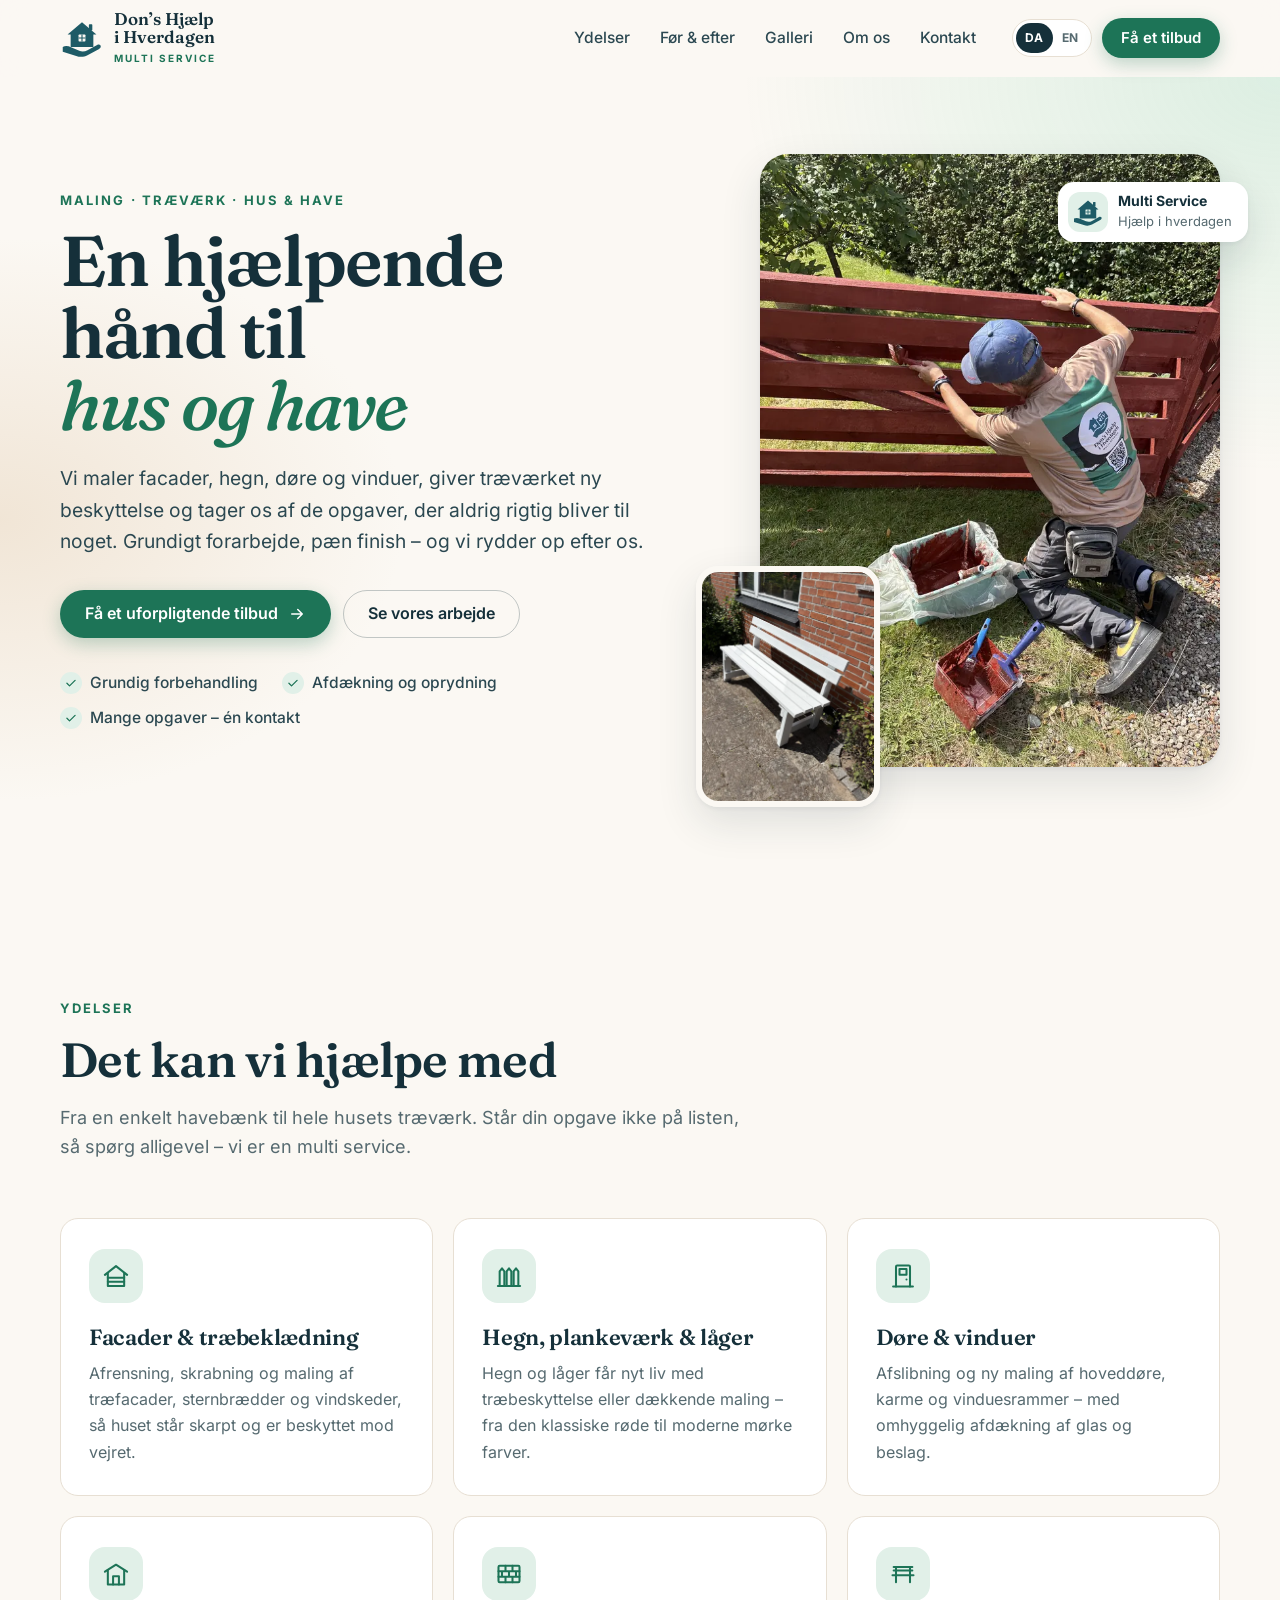
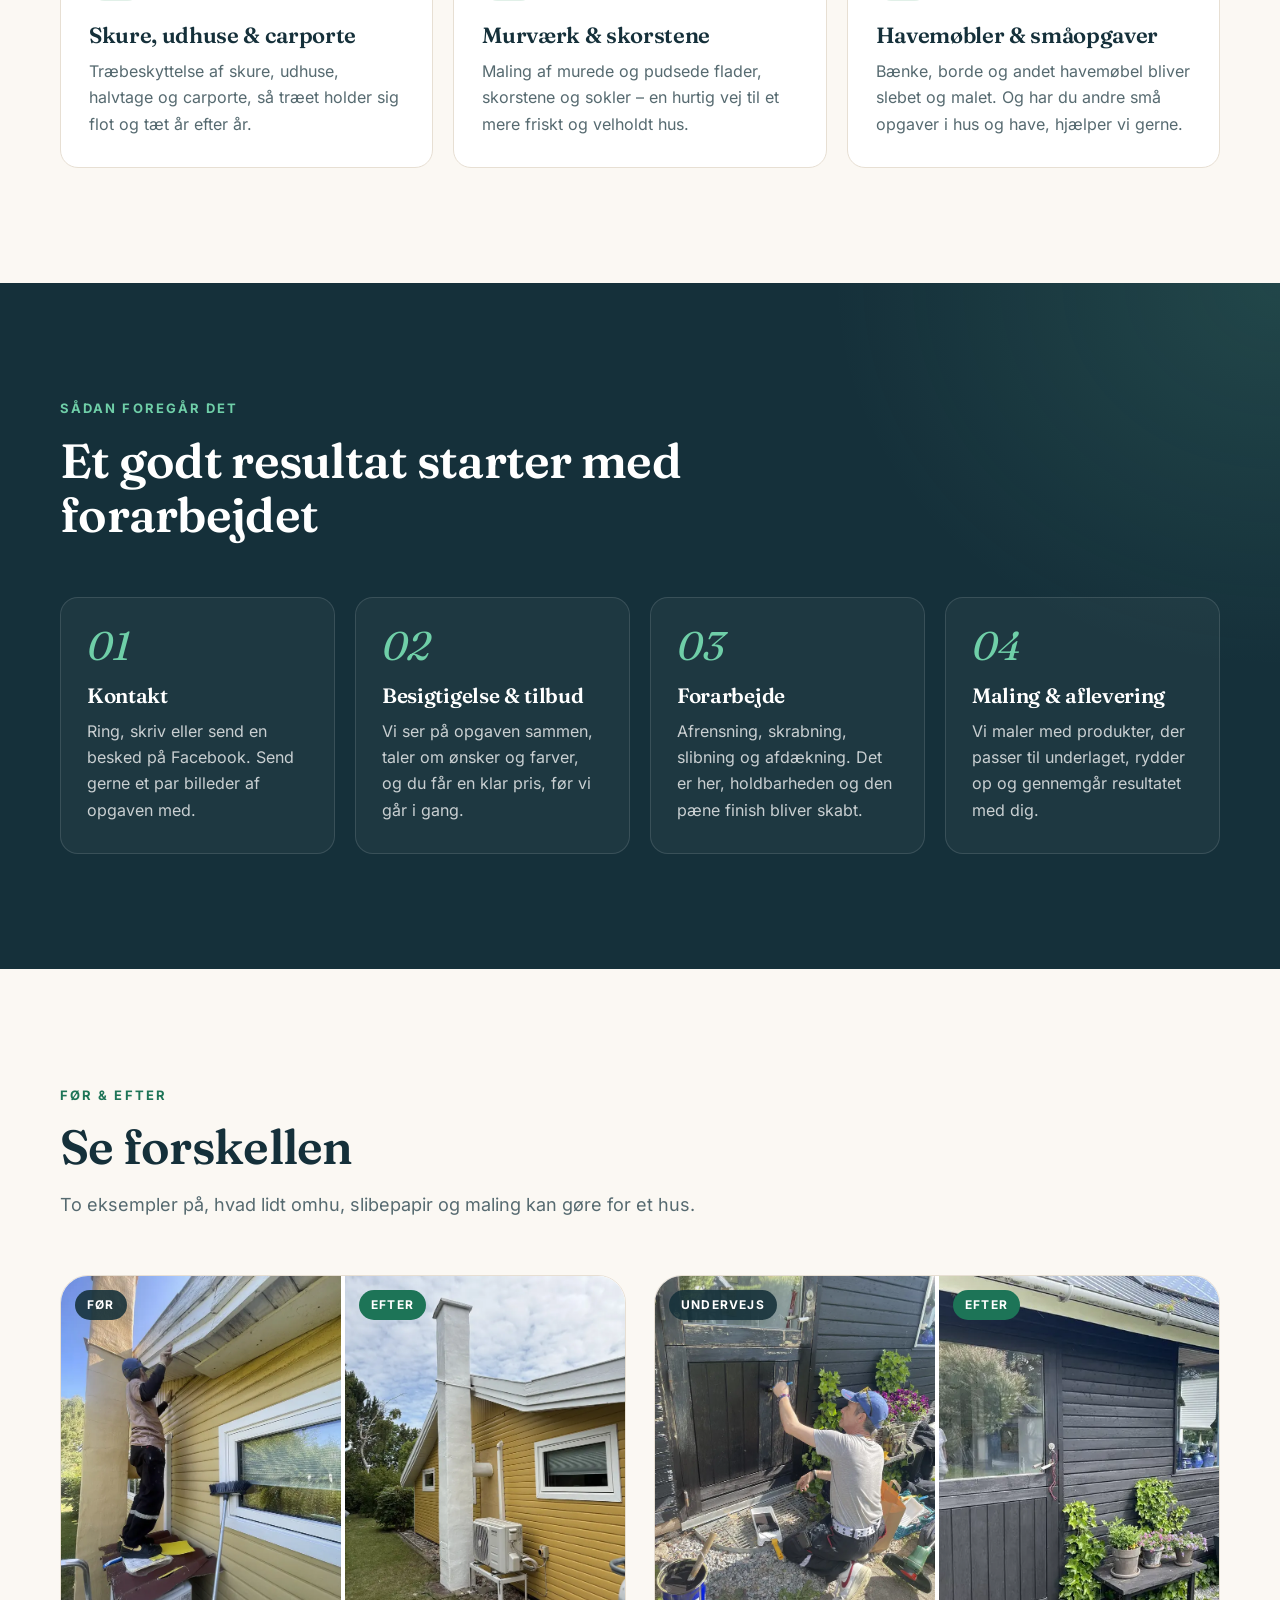
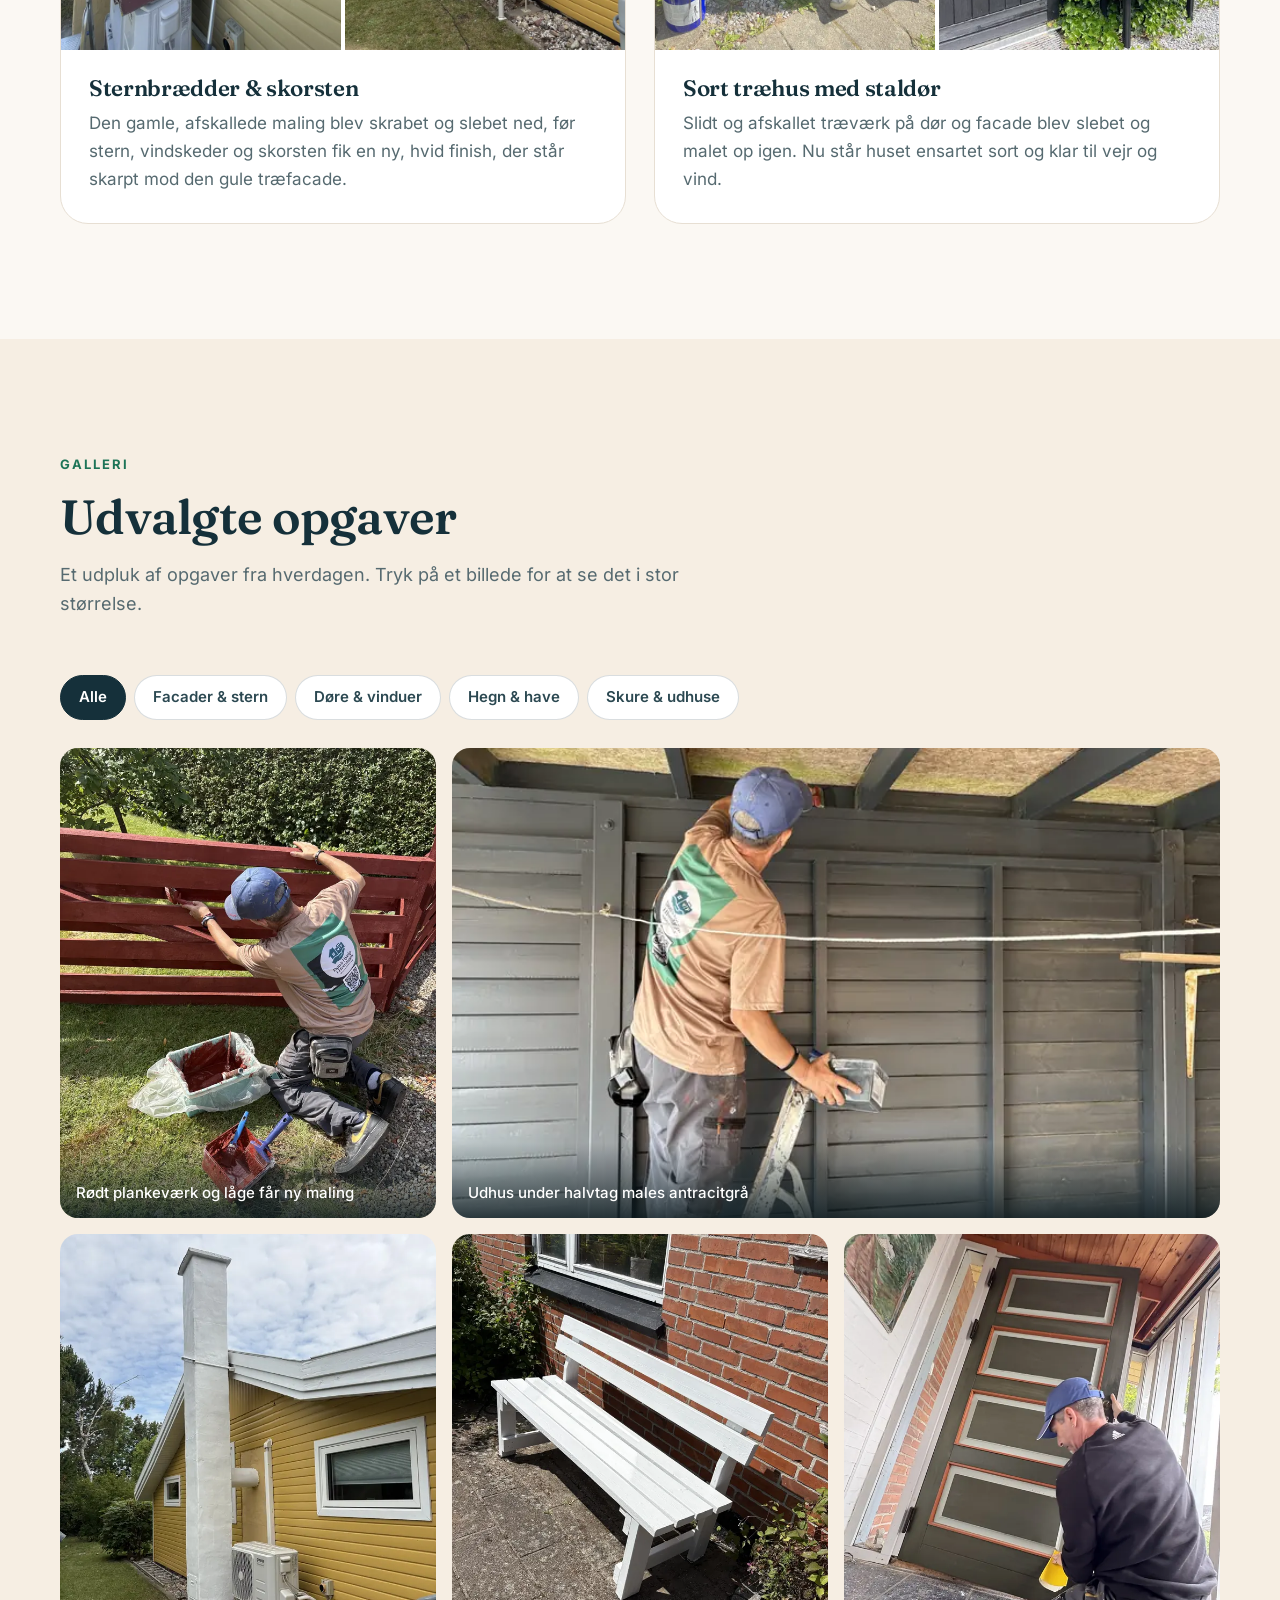
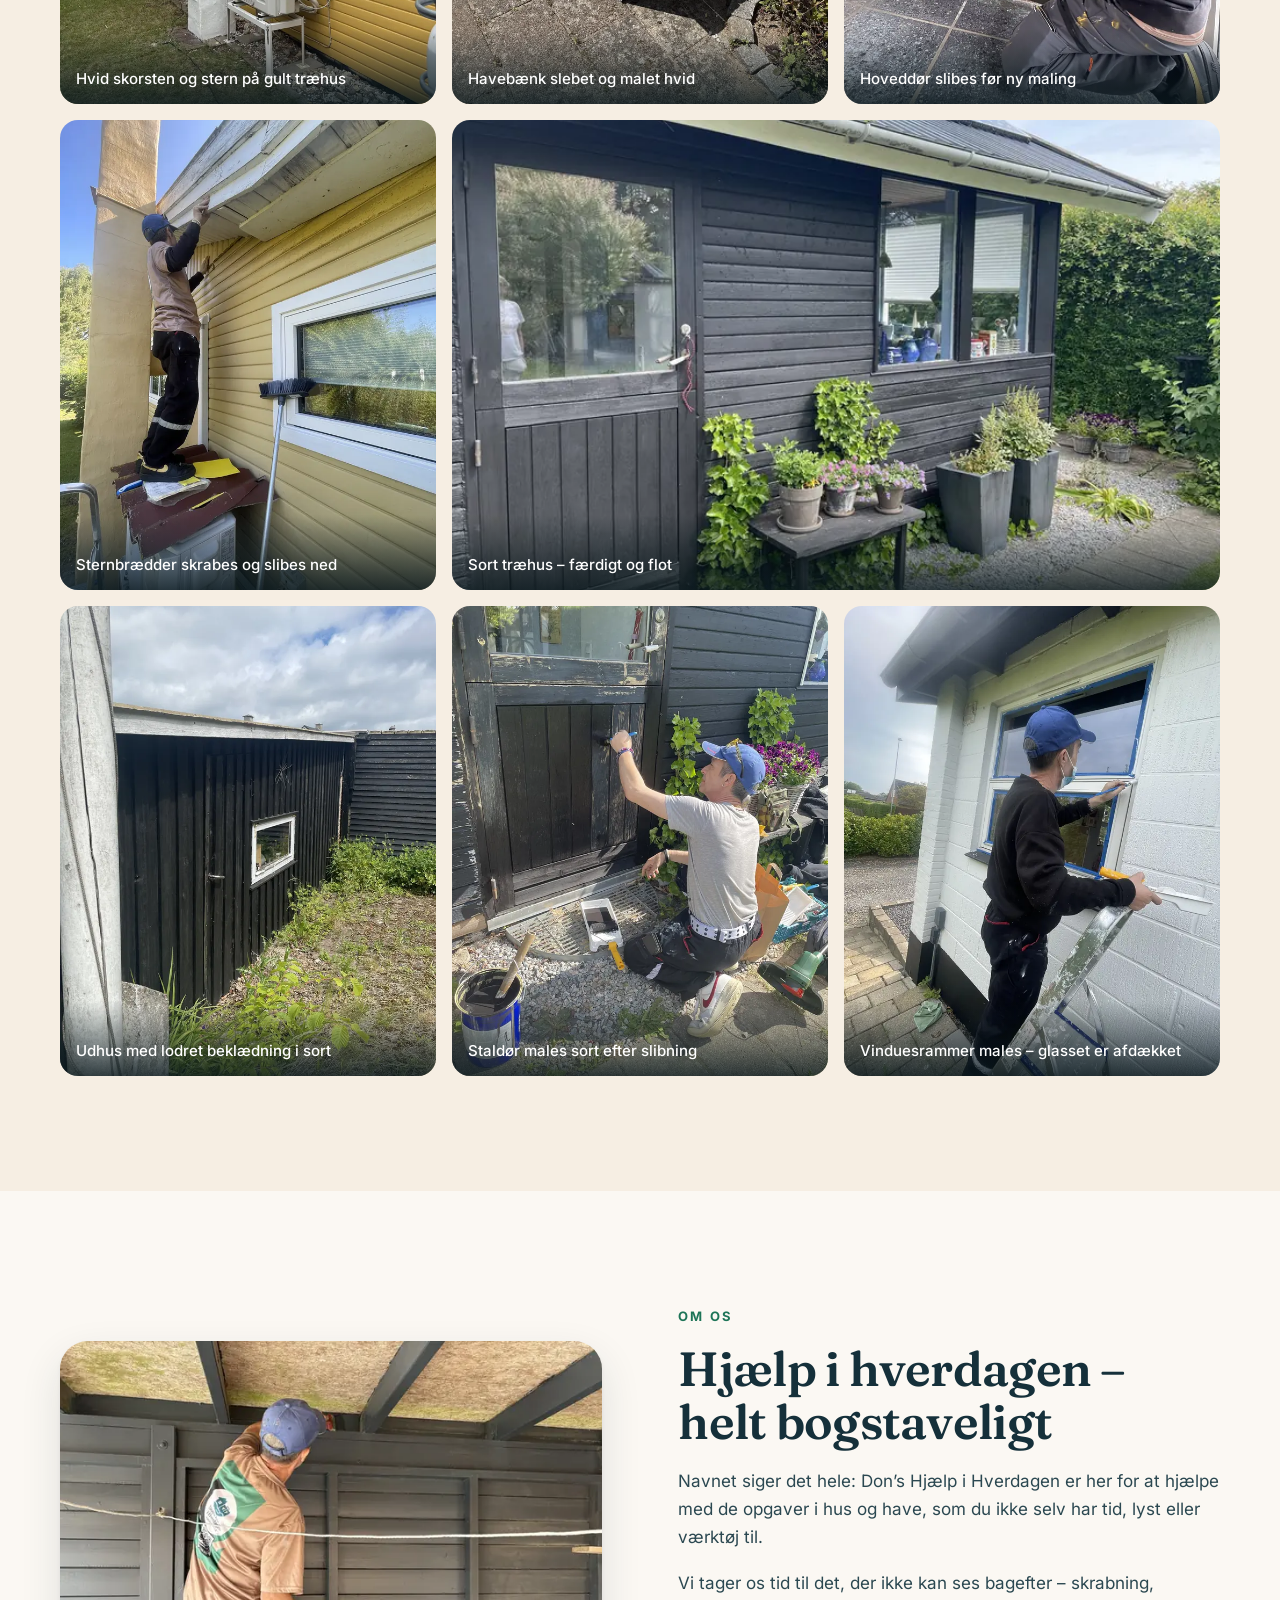
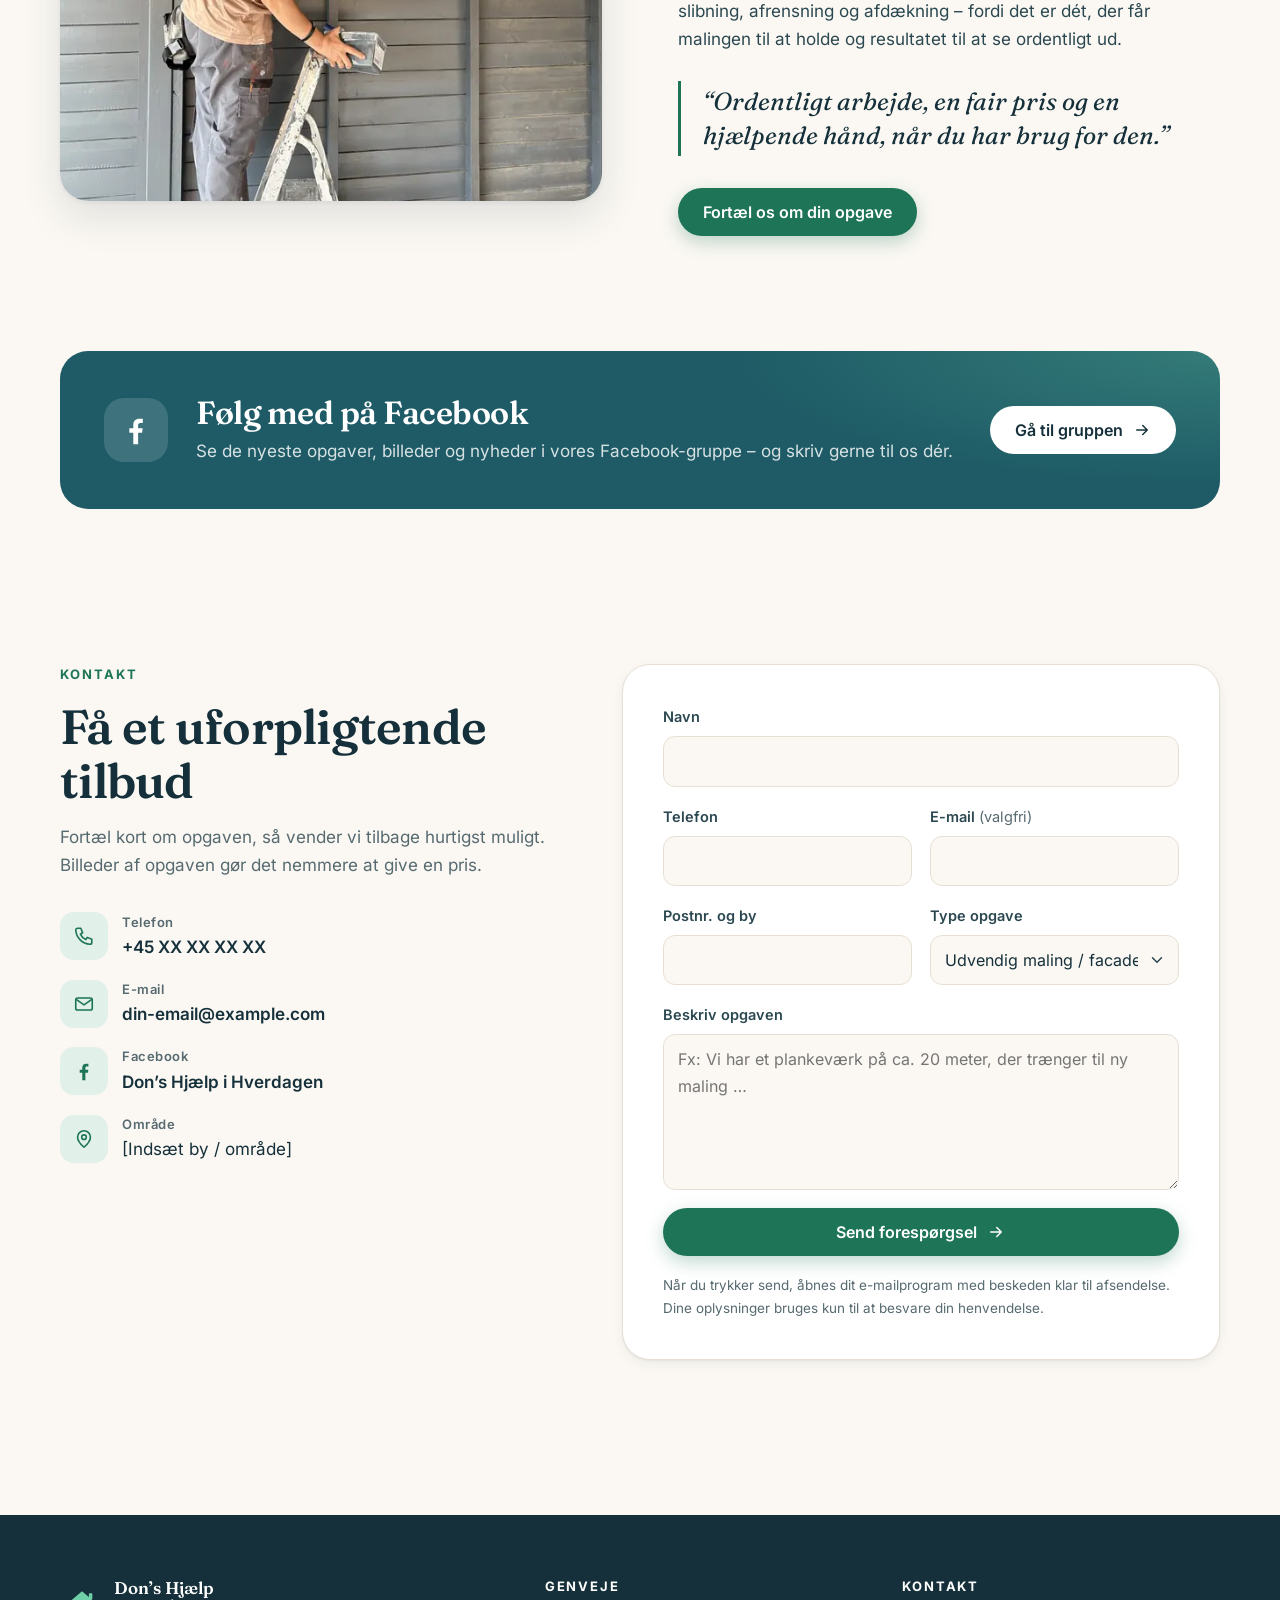
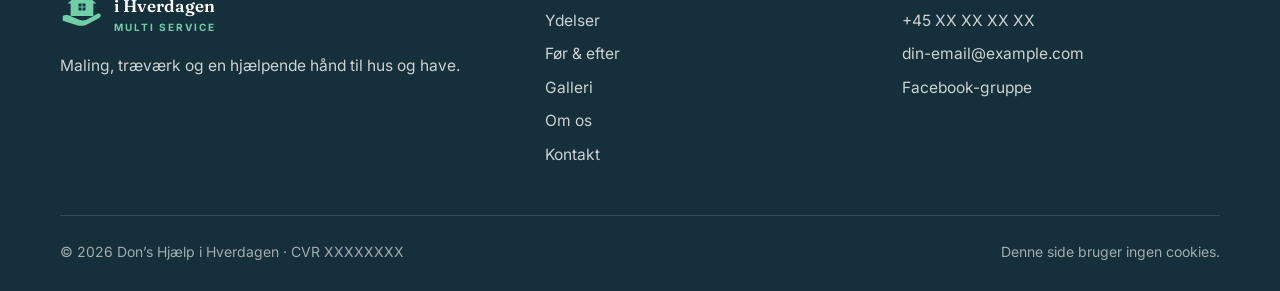
==== dons-hjaelp-website/index.html @ 191b6104 "Add website for Don's Hjælp i Hverdagen One-page static site (Danish with English toggle): services," ====
<!doctype html>
<html lang="da">
<head>
  <meta charset="utf-8">
  <meta name="viewport" content="width=device-width, initial-scale=1">
  <title>Don’s Hjælp i Hverdagen – Maling, træværk og hjælp til hus og have</title>
  <meta name="description" content="Don’s Hjælp i Hverdagen er en multi service-virksomhed i Danmark. Vi maler facader, hegn, døre og vinduer, behandler træværk og hjælper med opgaver i hus og have.">
  <meta name="theme-color" content="#15303a">
  <link rel="icon" href="favicon.svg" type="image/svg+xml">

  <!-- Open Graph (deling på Facebook m.m.). Skift til fuld URL, når siden har et domæne, fx https://www.ditdomæne.dk/img/og-image.jpg -->
  <meta property="og:type" content="website">
  <meta property="og:locale" content="da_DK">
  <meta property="og:site_name" content="Don’s Hjælp i Hverdagen">
  <meta property="og:title" content="Don’s Hjælp i Hverdagen – Multi Service">
  <meta property="og:description" content="Maling, træværk og en hjælpende hånd til hus og have.">
  <meta property="og:image" content="img/og-image.jpg">
  <meta name="twitter:card" content="summary_large_image">

  <link rel="preload" href="fonts/fraunces-latin-wght-normal.woff2" as="font" type="font/woff2" crossorigin>
  <link rel="preload" href="fonts/inter-latin-wght-normal.woff2" as="font" type="font/woff2" crossorigin>
  <link rel="stylesheet" href="css/styles.css">
  <script>document.documentElement.classList.add('js');</script>
  <script src="js/main.js" defer></script>

  <script type="application/ld+json">
  {
    "@context": "https://schema.org",
    "@type": "HomeAndConstructionBusiness",
    "name": "Don’s Hjælp i Hverdagen",
    "alternateName": "Don’s Hjælp i Hverdagen – Multi Service",
    "description": "Multi service: udvendig maling, træbeskyttelse, døre og vinduer, hegn, skure og hjælp til hus og have.",
    "image": "img/og-image.jpg",
    "telephone": "+45XXXXXXXX",
    "email": "din-email@example.com",
    "areaServed": { "@type": "Country", "name": "Danmark" },
    "sameAs": ["https://www.facebook.com/share/g/1DtwAPga4s/"]
  }
  </script>
</head>
<body>
  <a class="skip-link" href="#main" data-i18n="skip">Spring til indhold</a>

  <!-- Ikoner (genbruges med <use href="#...">) -->
  <svg xmlns="http://www.w3.org/2000/svg" class="sprite" aria-hidden="true" focusable="false">
    <symbol id="logo-mark" viewBox="0 0 64 64">
      <path fill="currentColor" d="M32 9 53 27h-4.5v18h-33V27H11z"/>
      <rect fill="currentColor" x="42" y="12" width="5" height="9" rx="1"/>
      <path fill="currentColor" d="M4 45c4-2 8-1.4 12 .6l12 5c4 1.6 8 1.2 12-.8l14-7.8c3-1.6 6 0 5.2 3-.4 1.5-1.7 2.6-3.6 3.6L40 57c-5 2.6-11 3-16.4 1L4 52z"/>
      <rect fill="var(--mark-window, #fbf8f3)" x="27" y="27" width="10" height="10" rx="1"/>
      <path d="M32 27v10M27 32h10" stroke="currentColor" stroke-width="1.6"/>
    </symbol>
    <symbol id="i-check" viewBox="0 0 24 24"><path d="M5 12.5l4.5 4.5L19 7.5" fill="none" stroke="currentColor" stroke-width="2.2" stroke-linecap="round" stroke-linejoin="round"/></symbol>
    <symbol id="i-arrow" viewBox="0 0 24 24"><path d="M5 12h14M13 6l6 6-6 6" fill="none" stroke="currentColor" stroke-width="2" stroke-linecap="round" stroke-linejoin="round"/></symbol>
    <symbol id="i-facade" viewBox="0 0 24 24"><g fill="none" stroke="currentColor" stroke-width="1.75" stroke-linecap="round" stroke-linejoin="round"><path d="M2.5 11 12 3.5l9.5 7.5"/><path d="M5 9.5V20.5h14V9.5"/><path d="M5 13.5h14M5 17h14"/></g></symbol>
    <symbol id="i-fence" viewBox="0 0 24 24"><g fill="none" stroke="currentColor" stroke-width="1.75" stroke-linecap="round" stroke-linejoin="round"><path d="M4 20V8l2-2.5L8 8v12M10 20V8l2-2.5L14 8v12M16 20V8l2-2.5L20 8v12"/><path d="M2.5 20.5h19"/></g></symbol>
    <symbol id="i-door" viewBox="0 0 24 24"><g fill="none" stroke="currentColor" stroke-width="1.75" stroke-linecap="round" stroke-linejoin="round"><path d="M6 21V4a1 1 0 0 1 1-1h10a1 1 0 0 1 1 1v17"/><path d="M3.5 21h17"/><path d="M9 6h6v5H9z"/><path d="M15 15h.01"/></g></symbol>
    <symbol id="i-shed" viewBox="0 0 24 24"><g fill="none" stroke="currentColor" stroke-width="1.75" stroke-linecap="round" stroke-linejoin="round"><path d="M2.5 10 12 4l9.5 6"/><path d="M5 8.5V21h14V8.5"/><path d="M9.5 21v-7h5v7"/></g></symbol>
    <symbol id="i-brick" viewBox="0 0 24 24"><g fill="none" stroke="currentColor" stroke-width="1.75" stroke-linecap="round" stroke-linejoin="round"><rect x="3" y="5" width="18" height="14" rx="1"/><path d="M3 9.7h18M3 14.3h18M9 5v4.7M15 5v4.7M6 9.7v4.6M12 9.7v4.6M18 9.7v4.6M9 14.3V19M15 14.3V19"/></g></symbol>
    <symbol id="i-bench" viewBox="0 0 24 24"><g fill="none" stroke="currentColor" stroke-width="1.75" stroke-linecap="round" stroke-linejoin="round"><path d="M4 6h16M4 9h16M3 13h18M6 6v7M18 6v7M6 13v6M18 13v6"/></g></symbol>
    <symbol id="i-phone" viewBox="0 0 24 24"><path d="M5 3.5h3.5l2 5-2.4 1.5a11 11 0 0 0 5.9 5.9l1.5-2.4 5 2v3.5a2 2 0 0 1-2 2A16.5 16.5 0 0 1 3 5.5a2 2 0 0 1 2-2z" fill="none" stroke="currentColor" stroke-width="1.75" stroke-linejoin="round"/></symbol>
    <symbol id="i-mail" viewBox="0 0 24 24"><g fill="none" stroke="currentColor" stroke-width="1.75" stroke-linecap="round" stroke-linejoin="round"><rect x="3" y="5.5" width="18" height="13" rx="2"/><path d="m3.5 7 8.5 6 8.5-6"/></g></symbol>
    <symbol id="i-pin" viewBox="0 0 24 24"><g fill="none" stroke="currentColor" stroke-width="1.75" stroke-linecap="round" stroke-linejoin="round"><path d="M12 21s-7-6.2-7-11a7 7 0 0 1 14 0c0 4.8-7 11-7 11z"/><circle cx="12" cy="10" r="2.5"/></g></symbol>
    <symbol id="i-facebook" viewBox="0 0 24 24"><path fill="currentColor" d="M13.5 22v-8h2.8l.4-3.3h-3.2V8.6c0-.9.3-1.6 1.6-1.6h1.7V4.1c-.3 0-1.3-.1-2.5-.1-2.5 0-4.2 1.5-4.2 4.3v2.4H7.3V14h2.8v8z"/></symbol>
    <symbol id="i-close" viewBox="0 0 24 24"><path d="M6 6l12 12M18 6 6 18" fill="none" stroke="currentColor" stroke-width="2" stroke-linecap="round"/></symbol>
    <symbol id="i-prev" viewBox="0 0 24 24"><path d="M15 5l-7 7 7 7" fill="none" stroke="currentColor" stroke-width="2" stroke-linecap="round" stroke-linejoin="round"/></symbol>
    <symbol id="i-next" viewBox="0 0 24 24"><path d="M9 5l7 7-7 7" fill="none" stroke="currentColor" stroke-width="2" stroke-linecap="round" stroke-linejoin="round"/></symbol>
  </svg>

  <!-- ============ HEADER ============ -->
  <header class="site-header" id="top">
    <div class="container header-inner">
      <a class="brand" href="#top" aria-label="Don’s Hjælp i Hverdagen – til toppen" data-i18n-attr="aria-label=brand.home">
        <svg class="brand-mark" aria-hidden="true"><use href="#logo-mark"/></svg>
        <span class="brand-text">
          <span class="brand-name">Don’s Hjælp<br>i Hverdagen</span>
          <span class="brand-tag">Multi Service</span>
        </span>
      </a>

      <nav class="site-nav" id="site-nav" aria-label="Hovedmenu" data-i18n-attr="aria-label=nav.label">
        <ul>
          <li><a href="#ydelser" data-i18n="nav.services">Ydelser</a></li>
          <li><a href="#foer-efter" data-i18n="nav.ba">Før &amp; efter</a></li>
          <li><a href="#galleri" data-i18n="nav.gallery">Galleri</a></li>
          <li><a href="#om" data-i18n="nav.about">Om os</a></li>
          <li><a href="#kontakt" data-i18n="nav.contact">Kontakt</a></li>
        </ul>
      </nav>

      <div class="header-actions">
        <button class="lang-toggle" type="button" id="lang-toggle" aria-label="Switch to English">
          <span data-lang-opt="da">DA</span><span data-lang-opt="en">EN</span>
        </button>
        <a class="btn btn-primary btn-sm header-cta" href="#kontakt" data-i18n="nav.cta">Få et tilbud</a>
        <button class="nav-toggle" type="button" aria-expanded="false" aria-controls="site-nav" aria-label="Åbn menu">
          <span></span><span></span><span></span>
        </button>
      </div>
    </div>
  </header>

  <main id="main">

    <!-- ============ HERO ============ -->
    <section class="hero">
      <div class="container hero-grid">
        <div class="hero-copy">
          <p class="eyebrow" data-i18n="hero.eyebrow">Maling · Træværk · Hus &amp; have</p>
          <h1 data-i18n="hero.title">En hjælpende hånd til <em>hus og have</em></h1>
          <p class="lead" data-i18n="hero.lead">Vi maler facader, hegn, døre og vinduer, giver træværket ny beskyttelse og tager os af de opgaver, der aldrig rigtig bliver til noget. Grundigt forarbejde, pæn finish – og vi rydder op efter os.</p>
          <div class="hero-actions">
            <a class="btn btn-primary" href="#kontakt"><span data-i18n="hero.cta1">Få et uforpligtende tilbud</span><svg class="btn-icon" aria-hidden="true"><use href="#i-arrow"/></svg></a>
            <a class="btn btn-ghost" href="#galleri" data-i18n="hero.cta2">Se vores arbejde</a>
          </div>
          <ul class="hero-points">
            <li><svg aria-hidden="true"><use href="#i-check"/></svg><span data-i18n="hero.p1">Grundig forbehandling</span></li>
            <li><svg aria-hidden="true"><use href="#i-check"/></svg><span data-i18n="hero.p2">Afdækning og oprydning</span></li>
            <li><svg aria-hidden="true"><use href="#i-check"/></svg><span data-i18n="hero.p3">Mange opgaver – én kontakt</span></li>
          </ul>
        </div>

        <div class="hero-media">
          <figure class="hero-main">
            <img src="img/hegn-roed-700.webp"
                 srcset="img/hegn-roed-700.webp 700w, img/hegn-roed-1400.webp 1400w"
                 sizes="(min-width: 960px) 460px, 92vw"
                 width="700" height="933" fetchpriority="high"
                 alt="Rødt plankeværk og låge bliver malet med pensel" data-i18n-attr="alt=alt.fence">
          </figure>
          <figure class="hero-inset">
            <img src="img/havebaenk-700.webp" width="700" height="933" loading="lazy"
                 alt="Nymalet hvid havebænk foran en rød murstensvæg" data-i18n-attr="alt=alt.bench">
          </figure>
          <div class="hero-badge">
            <svg class="hero-badge-mark" aria-hidden="true"><use href="#logo-mark"/></svg>
            <span><strong>Multi Service</strong><span data-i18n="hero.badge">Hjælp i hverdagen</span></span>
          </div>
        </div>
      </div>
    </section>

    <!-- ============ YDELSER ============ -->
    <section class="section" id="ydelser">
      <div class="container">
        <header class="section-head reveal">
          <p class="eyebrow" data-i18n="services.eyebrow">Ydelser</p>
          <h2 data-i18n="services.title">Det kan vi hjælpe med</h2>
          <p data-i18n="services.intro">Fra en enkelt havebænk til hele husets træværk. Står din opgave ikke på listen, så spørg alligevel – vi er en multi service.</p>
        </header>

        <ul class="services-grid">
          <li class="service-card reveal">
            <span class="service-icon"><svg aria-hidden="true"><use href="#i-facade"/></svg></span>
            <h3 data-i18n="s1.title">Facader &amp; træbeklædning</h3>
            <p data-i18n="s1.text">Afrensning, skrabning og maling af træfacader, sternbrædder og vindskeder, så huset står skarpt og er beskyttet mod vejret.</p>
          </li>
          <li class="service-card reveal">
            <span class="service-icon"><svg aria-hidden="true"><use href="#i-fence"/></svg></span>
            <h3 data-i18n="s2.title">Hegn, plankeværk &amp; låger</h3>
            <p data-i18n="s2.text">Hegn og låger får nyt liv med træbeskyttelse eller dækkende maling – fra den klassiske røde til moderne mørke farver.</p>
          </li>
          <li class="service-card reveal">
            <span class="service-icon"><svg aria-hidden="true"><use href="#i-door"/></svg></span>
            <h3 data-i18n="s3.title">Døre &amp; vinduer</h3>
            <p data-i18n="s3.text">Afslibning og ny maling af hoveddøre, karme og vinduesrammer – med omhyggelig afdækning af glas og beslag.</p>
          </li>
          <li class="service-card reveal">
            <span class="service-icon"><svg aria-hidden="true"><use href="#i-shed"/></svg></span>
            <h3 data-i18n="s4.title">Skure, udhuse &amp; carporte</h3>
            <p data-i18n="s4.text">Træbeskyttelse af skure, udhuse, halvtage og carporte, så træet holder sig flot og tæt år efter år.</p>
          </li>
          <li class="service-card reveal">
            <span class="service-icon"><svg aria-hidden="true"><use href="#i-brick"/></svg></span>
            <h3 data-i18n="s5.title">Murværk &amp; skorstene</h3>
            <p data-i18n="s5.text">Maling af murede og pudsede flader, skorstene og sokler – en hurtig vej til et mere friskt og velholdt hus.</p>
          </li>
          <li class="service-card reveal">
            <span class="service-icon"><svg aria-hidden="true"><use href="#i-bench"/></svg></span>
            <h3 data-i18n="s6.title">Havemøbler &amp; småopgaver</h3>
            <p data-i18n="s6.text">Bænke, borde og andet havemøbel bliver slebet og malet. Og har du andre små opgaver i hus og have, hjælper vi gerne.</p>
          </li>
        </ul>
      </div>
    </section>

    <!-- ============ PROCES ============ -->
    <section class="section section-dark" id="proces" aria-labelledby="proces-title">
      <div class="container">
        <header class="section-head reveal">
          <p class="eyebrow" data-i18n="process.eyebrow">Sådan foregår det</p>
          <h2 id="proces-title" data-i18n="process.title">Et godt resultat starter med forarbejdet</h2>
        </header>
        <ol class="steps">
          <li class="step reveal">
            <span class="step-num" aria-hidden="true">01</span>
            <h3 data-i18n="p1.title">Kontakt</h3>
            <p data-i18n="p1.text">Ring, skriv eller send en besked på Facebook. Send gerne et par billeder af opgaven med.</p>
          </li>
          <li class="step reveal">
            <span class="step-num" aria-hidden="true">02</span>
            <h3 data-i18n="p2.title">Besigtigelse &amp; tilbud</h3>
            <p data-i18n="p2.text">Vi ser på opgaven sammen, taler om ønsker og farver, og du får en klar pris, før vi går i gang.</p>
          </li>
          <li class="step reveal">
            <span class="step-num" aria-hidden="true">03</span>
            <h3 data-i18n="p3.title">Forarbejde</h3>
            <p data-i18n="p3.text">Afrensning, skrabning, slibning og afdækning. Det er her, holdbarheden og den pæne finish bliver skabt.</p>
          </li>
          <li class="step reveal">
            <span class="step-num" aria-hidden="true">04</span>
            <h3 data-i18n="p4.title">Maling &amp; aflevering</h3>
            <p data-i18n="p4.text">Vi maler med produkter, der passer til underlaget, rydder op og gennemgår resultatet med dig.</p>
          </li>
        </ol>
      </div>
    </section>

    <!-- ============ FØR & EFTER ============ -->
    <section class="section" id="foer-efter">
      <div class="container">
        <header class="section-head reveal">
          <p class="eyebrow" data-i18n="ba.eyebrow">Før &amp; efter</p>
          <h2 data-i18n="ba.title">Se forskellen</h2>
          <p data-i18n="ba.intro">To eksempler på, hvad lidt omhu, slibepapir og maling kan gøre for et hus.</p>
        </header>

        <div class="ba-grid">
          <article class="ba-card reveal">
            <div class="ba-pair">
              <figure>
                <img src="img/stern-foer-700.webp" width="700" height="933" loading="lazy"
                     alt="Afskallede sternbrædder bliver skrabet og slebet på et gult træhus" data-i18n-attr="alt=alt.sternBefore">
                <figcaption class="ba-label" data-i18n="ba.before">Før</figcaption>
              </figure>
              <figure>
                <img src="img/skorsten-efter-700.webp" width="700" height="933" loading="lazy"
                     alt="Gult træhus med nymalet hvid skorsten, stern og vindskeder" data-i18n-attr="alt=alt.sternAfter">
                <figcaption class="ba-label ba-label-after" data-i18n="ba.after">Efter</figcaption>
              </figure>
            </div>
            <div class="ba-body">
              <h3 data-i18n="ba1.title">Sternbrædder &amp; skorsten</h3>
              <p data-i18n="ba1.text">Den gamle, afskallede maling blev skrabet og slebet ned, før stern, vindskeder og skorsten fik en ny, hvid finish, der står skarpt mod den gule træfacade.</p>
            </div>
          </article>

          <article class="ba-card reveal">
            <div class="ba-pair">
              <figure>
                <img src="img/sort-doer-undervejs-700.webp" width="700" height="933" loading="lazy"
                     alt="Slidt sort staldør bliver malet med pensel" data-i18n-attr="alt=alt.doorDuring">
                <figcaption class="ba-label" data-i18n="ba.during">Undervejs</figcaption>
              </figure>
              <figure>
                <img src="img/sort-hus-efter-700.webp" width="700" height="525" loading="lazy" class="ba-img-left"
                     alt="Færdigmalet sort træhus med glasdør og planter foran" data-i18n-attr="alt=alt.doorAfter">
                <figcaption class="ba-label ba-label-after" data-i18n="ba.after">Efter</figcaption>
              </figure>
            </div>
            <div class="ba-body">
              <h3 data-i18n="ba2.title">Sort træhus med staldør</h3>
              <p data-i18n="ba2.text">Slidt og afskallet træværk på dør og facade blev slebet og malet op igen. Nu står huset ensartet sort og klar til vejr og vind.</p>
            </div>
          </article>
        </div>
      </div>
    </section>

    <!-- ============ GALLERI ============ -->
    <section class="section section-sand" id="galleri">
      <div class="container">
        <header class="section-head reveal">
          <p class="eyebrow" data-i18n="gallery.eyebrow">Galleri</p>
          <h2 data-i18n="gallery.title">Udvalgte opgaver</h2>
          <p data-i18n="gallery.intro">Et udpluk af opgaver fra hverdagen. Tryk på et billede for at se det i stor størrelse.</p>
        </header>

        <div class="filters" role="group" aria-label="Filtrér billeder" data-i18n-attr="aria-label=gallery.filterLabel">
          <button type="button" class="chip" data-filter="all" aria-pressed="true" data-i18n="f.all">Alle</button>
          <button type="button" class="chip" data-filter="facade" aria-pressed="false" data-i18n="f.facade">Facader &amp; stern</button>
          <button type="button" class="chip" data-filter="doors" aria-pressed="false" data-i18n="f.doors">Døre &amp; vinduer</button>
          <button type="button" class="chip" data-filter="garden" aria-pressed="false" data-i18n="f.garden">Hegn &amp; have</button>
          <button type="button" class="chip" data-filter="sheds" aria-pressed="false" data-i18n="f.sheds">Skure &amp; udhuse</button>
        </div>

        <ul class="gallery" id="gallery">
          <li class="g-item" data-cat="garden">
            <button type="button" class="g-open" data-full="img/hegn-roed-1400.webp">
              <img src="img/hegn-roed-700.webp" width="700" height="933" loading="lazy" alt="Rødt plankeværk og låge bliver malet med pensel" data-i18n-attr="alt=alt.fence">
              <span class="g-cap" data-i18n="g1">Rødt plankeværk og låge får ny maling</span>
            </button>
          </li>
          <li class="g-item is-wide" data-cat="sheds">
            <button type="button" class="g-open" data-full="img/udhus-graa-1400.webp">
              <img src="img/udhus-graa-700.webp" width="700" height="525" loading="lazy" alt="Udhus under halvtag bliver malet antracitgrå" data-i18n-attr="alt=alt.shedGrey">
              <span class="g-cap" data-i18n="g2">Udhus under halvtag males antracitgrå</span>
            </button>
          </li>
          <li class="g-item" data-cat="facade">
            <button type="button" class="g-open" data-full="img/skorsten-efter-1400.webp">
              <img src="img/skorsten-efter-700.webp" width="700" height="933" loading="lazy" alt="Gult træhus med nymalet hvid skorsten, stern og vindskeder" data-i18n-attr="alt=alt.sternAfter">
              <span class="g-cap" data-i18n="g3">Hvid skorsten og stern på gult træhus</span>
            </button>
          </li>
          <li class="g-item" data-cat="garden">
            <button type="button" class="g-open" data-full="img/havebaenk-1400.webp">
              <img src="img/havebaenk-700.webp" width="700" height="933" loading="lazy" alt="Nymalet hvid havebænk foran en rød murstensvæg" data-i18n-attr="alt=alt.bench">
              <span class="g-cap" data-i18n="g4">Havebænk slebet og malet hvid</span>
            </button>
          </li>
          <li class="g-item" data-cat="doors">
            <button type="button" class="g-open" data-full="img/hoveddoer-1400.webp">
              <img src="img/hoveddoer-700.webp" width="700" height="933" loading="lazy" alt="Grøn hoveddør med orange og lyse felter bliver slebet i hånden" data-i18n-attr="alt=alt.frontDoor">
              <span class="g-cap" data-i18n="g5">Hoveddør slibes før ny maling</span>
            </button>
          </li>
          <li class="g-item" data-cat="facade">
            <button type="button" class="g-open" data-full="img/stern-foer-1400.webp">
              <img src="img/stern-foer-700.webp" width="700" height="933" loading="lazy" alt="Afskallede sternbrædder bliver skrabet og slebet på et gult træhus" data-i18n-attr="alt=alt.sternBefore">
              <span class="g-cap" data-i18n="g6">Sternbrædder skrabes og slibes ned</span>
            </button>
          </li>
          <li class="g-item is-wide" data-cat="sheds">
            <button type="button" class="g-open" data-full="img/sort-hus-efter-1400.webp">
              <img src="img/sort-hus-efter-700.webp" width="700" height="525" loading="lazy" alt="Færdigmalet sort træhus med glasdør og planter foran" data-i18n-attr="alt=alt.doorAfter">
              <span class="g-cap" data-i18n="g7">Sort træhus – færdigt og flot</span>
            </button>
          </li>
          <li class="g-item" data-cat="sheds">
            <button type="button" class="g-open" data-full="img/sort-udhus-1400.webp">
              <img src="img/sort-udhus-700.webp" width="700" height="933" loading="lazy" alt="Sort udhus med lodret træbeklædning og hvidt vindue" data-i18n-attr="alt=alt.shedBlack">
              <span class="g-cap" data-i18n="g8">Udhus med lodret beklædning i sort</span>
            </button>
          </li>
          <li class="g-item" data-cat="doors">
            <button type="button" class="g-open" data-full="img/sort-doer-undervejs-1400.webp">
              <img src="img/sort-doer-undervejs-700.webp" width="700" height="933" loading="lazy" alt="Slidt sort staldør bliver malet med pensel" data-i18n-attr="alt=alt.doorDuring">
              <span class="g-cap" data-i18n="g9">Staldør males sort efter slibning</span>
            </button>
          </li>
          <li class="g-item" data-cat="doors">
            <button type="button" class="g-open" data-full="img/vinduer-1400.webp">
              <img src="img/vinduer-700.webp" width="700" height="933" loading="lazy" alt="Vinduesrammer bliver malet hvide, glasset er afdækket med blå tape" data-i18n-attr="alt=alt.window">
              <span class="g-cap" data-i18n="g10">Vinduesrammer males – glasset er afdækket</span>
            </button>
          </li>
        </ul>
      </div>
    </section>

    <!-- ============ OM OS ============ -->
    <section class="section" id="om">
      <div class="container about-grid">
        <figure class="about-media reveal">
          <img src="img/udhus-graa-700.webp"
               srcset="img/udhus-graa-700.webp 700w, img/udhus-graa-1400.webp 1400w"
               sizes="(min-width: 960px) 540px, 92vw"
               width="700" height="525" loading="lazy"
               alt="Maler i arbejdstøj med Don’s Hjælp i Hverdagen-logoet på ryggen, i gang med et udhus" data-i18n-attr="alt=alt.about">
        </figure>
        <div class="about-copy reveal">
          <p class="eyebrow" data-i18n="about.eyebrow">Om os</p>
          <h2 data-i18n="about.title">Hjælp i hverdagen – helt bogstaveligt</h2>
          <!-- TIP: Skriv gerne et par linjer om Don selv her – baggrund, erfaring og område. -->
          <p data-i18n="about.p1">Navnet siger det hele: Don’s Hjælp i Hverdagen er her for at hjælpe med de opgaver i hus og have, som du ikke selv har tid, lyst eller værktøj til.</p>
          <p data-i18n="about.p2">Vi tager os tid til det, der ikke kan ses bagefter – skrabning, slibning, afrensning og afdækning – fordi det er dét, der får malingen til at holde og resultatet til at se ordentligt ud.</p>
          <blockquote class="about-quote" data-i18n="about.quote">“Ordentligt arbejde, en fair pris og en hjælpende hånd, når du har brug for den.”</blockquote>
          <a class="btn btn-primary" href="#kontakt" data-i18n="about.cta">Fortæl os om din opgave</a>
        </div>
      </div>
    </section>

    <!-- ============ FACEBOOK ============ -->
    <section class="fb-section" aria-labelledby="fb-title">
      <div class="container">
        <div class="fb-card reveal">
          <span class="fb-icon"><svg aria-hidden="true"><use href="#i-facebook"/></svg></span>
          <div>
            <h2 id="fb-title" data-i18n="fb.title">Følg med på Facebook</h2>
            <p data-i18n="fb.text">Se de nyeste opgaver, billeder og nyheder i vores Facebook-gruppe – og skriv gerne til os dér.</p>
          </div>
          <a class="btn btn-light" href="https://www.facebook.com/share/g/1DtwAPga4s/" target="_blank" rel="noopener">
            <span data-i18n="fb.cta">Gå til gruppen</span><svg class="btn-icon" aria-hidden="true"><use href="#i-arrow"/></svg>
          </a>
        </div>
      </div>
    </section>

    <!-- ============ KONTAKT ============ -->
    <section class="section" id="kontakt">
      <div class="container contact-grid">
        <div class="contact-info reveal">
          <p class="eyebrow" data-i18n="contact.eyebrow">Kontakt</p>
          <h2 data-i18n="contact.title">Få et uforpligtende tilbud</h2>
          <p data-i18n="contact.intro">Fortæl kort om opgaven, så vender vi tilbage hurtigst muligt. Billeder af opgaven gør det nemmere at give en pris.</p>

          <!-- RET: Indsæt rigtigt telefonnummer, e-mail og område nedenfor (søg efter "XX XX" og "example.com" i alle filer). -->
          <ul class="contact-list">
            <li>
              <span class="contact-icon"><svg aria-hidden="true"><use href="#i-phone"/></svg></span>
              <span><span class="contact-label" data-i18n="contact.phone">Telefon</span>
              <a href="tel:+45XXXXXXXX">+45 XX XX XX XX</a></span>
            </li>
            <li>
              <span class="contact-icon"><svg aria-hidden="true"><use href="#i-mail"/></svg></span>
              <span><span class="contact-label" data-i18n="contact.email">E-mail</span>
              <a href="mailto:din-email@example.com">din-email@example.com</a></span>
            </li>
            <li>
              <span class="contact-icon"><svg aria-hidden="true"><use href="#i-facebook"/></svg></span>
              <span><span class="contact-label">Facebook</span>
              <a href="https://www.facebook.com/share/g/1DtwAPga4s/" target="_blank" rel="noopener" data-i18n="contact.fbLink">Don’s Hjælp i Hverdagen</a></span>
            </li>
            <li>
              <span class="contact-icon"><svg aria-hidden="true"><use href="#i-pin"/></svg></span>
              <span><span class="contact-label" data-i18n="contact.area">Område</span>
              <span data-i18n="contact.areaValue">[Indsæt by / område]</span></span>
            </li>
          </ul>
        </div>

        <form class="contact-form reveal" id="contact-form" data-mailto="din-email@example.com">
          <div class="field">
            <label for="f-name" data-i18n="form.name">Navn</label>
            <input id="f-name" name="name" type="text" autocomplete="name" required maxlength="80">
          </div>
          <div class="field-row">
            <div class="field">
              <label for="f-phone" data-i18n="form.phone">Telefon</label>
              <input id="f-phone" name="phone" type="tel" autocomplete="tel" required maxlength="30">
            </div>
            <div class="field">
              <label for="f-email"><span data-i18n="form.email">E-mail</span> <span class="optional" data-i18n="form.optional">(valgfri)</span></label>
              <input id="f-email" name="email" type="email" autocomplete="email" maxlength="120">
            </div>
          </div>
          <div class="field-row">
            <div class="field">
              <label for="f-city" data-i18n="form.city">Postnr. og by</label>
              <input id="f-city" name="city" type="text" autocomplete="address-level2" maxlength="80">
            </div>
            <div class="field">
              <label for="f-task" data-i18n="form.task">Type opgave</label>
              <select id="f-task" name="task">
                <option data-i18n="o1">Udvendig maling / facade</option>
                <option data-i18n="o2">Hegn, plankeværk &amp; låger</option>
                <option data-i18n="o3">Døre &amp; vinduer</option>
                <option data-i18n="o4">Skur, udhus &amp; carport</option>
                <option data-i18n="o5">Murværk &amp; skorsten</option>
                <option data-i18n="o6">Havemøbler</option>
                <option data-i18n="o7">Andet</option>
              </select>
            </div>
          </div>
          <div class="field">
            <label for="f-msg" data-i18n="form.msg">Beskriv opgaven</label>
            <textarea id="f-msg" name="message" rows="5" required maxlength="1200"
                      placeholder="Fx: Vi har et plankeværk på ca. 20 meter, der trænger til ny maling …" data-i18n-attr="placeholder=form.msgPh"></textarea>
          </div>
          <button class="btn btn-primary btn-block" type="submit"><span data-i18n="form.submit">Send forespørgsel</span><svg class="btn-icon" aria-hidden="true"><use href="#i-arrow"/></svg></button>
          <p class="form-note" data-i18n="form.note">Når du trykker send, åbnes dit e-mailprogram med beskeden klar til afsendelse. Dine oplysninger bruges kun til at besvare din henvendelse.</p>
          <p class="form-status" id="form-status" role="status" aria-live="polite"></p>
        </form>
      </div>
    </section>
  </main>

  <!-- ============ FOOTER ============ -->
  <footer class="site-footer">
    <div class="container footer-grid">
      <div class="footer-brand">
        <a class="brand brand-light" href="#top">
          <svg class="brand-mark" aria-hidden="true"><use href="#logo-mark"/></svg>
          <span class="brand-text">
            <span class="brand-name">Don’s Hjælp<br>i Hverdagen</span>
            <span class="brand-tag">Multi Service</span>
          </span>
        </a>
        <p data-i18n="footer.text">Maling, træværk og en hjælpende hånd til hus og have.</p>
      </div>
      <nav aria-label="Genveje" data-i18n-attr="aria-label=footer.navLabel">
        <h2 class="footer-title" data-i18n="footer.links">Genveje</h2>
        <ul>
          <li><a href="#ydelser" data-i18n="nav.services">Ydelser</a></li>
          <li><a href="#foer-efter" data-i18n="nav.ba">Før &amp; efter</a></li>
          <li><a href="#galleri" data-i18n="nav.gallery">Galleri</a></li>
          <li><a href="#om" data-i18n="nav.about">Om os</a></li>
          <li><a href="#kontakt" data-i18n="nav.contact">Kontakt</a></li>
        </ul>
      </nav>
      <div>
        <h2 class="footer-title" data-i18n="footer.contact">Kontakt</h2>
        <ul>
          <li><a href="tel:+45XXXXXXXX">+45 XX XX XX XX</a></li>
          <li><a href="mailto:din-email@example.com">din-email@example.com</a></li>
          <li><a href="https://www.facebook.com/share/g/1DtwAPga4s/" target="_blank" rel="noopener" data-i18n="footer.fb">Facebook-gruppe</a></li>
        </ul>
      </div>
    </div>
    <div class="container footer-bottom">
      <p>© <span id="year">2026</span> Don’s Hjælp i Hverdagen · CVR XXXXXXXX</p>
      <p data-i18n="footer.cookies">Denne side bruger ingen cookies.</p>
    </div>
  </footer>

  <!-- Mobil: fast kontaktbjælke -->
  <div class="mobile-cta">
    <a class="btn btn-ghost-light" href="tel:+45XXXXXXXX"><svg class="btn-icon" aria-hidden="true"><use href="#i-phone"/></svg><span data-i18n="mcta.call">Ring</span></a>
    <a class="btn btn-primary" href="#kontakt" data-i18n="mcta.quote">Få et tilbud</a>
  </div>

  <!-- Lysboks til galleriet -->
  <dialog class="lightbox" id="lightbox" aria-label="Billedvisning" data-i18n-attr="aria-label=lb.label">
    <button type="button" class="lb-btn lb-close" aria-label="Luk" data-i18n-attr="aria-label=lb.close"><svg aria-hidden="true"><use href="#i-close"/></svg></button>
    <button type="button" class="lb-btn lb-prev" aria-label="Forrige billede" data-i18n-attr="aria-label=lb.prev"><svg aria-hidden="true"><use href="#i-prev"/></svg></button>
    <figure class="lb-figure">
      <img class="lb-img" alt="">
      <figcaption class="lb-cap"><span class="lb-text"></span><span class="lb-count"></span></figcaption>
    </figure>
    <button type="button" class="lb-btn lb-next" aria-label="Næste billede" data-i18n-attr="aria-label=lb.next"><svg aria-hidden="true"><use href="#i-next"/></svg></button>
  </dialog>
</body>
</html>
---- dons-hjaelp-website/css/styles.css ----
/* =========================================================
   Don’s Hjælp i Hverdagen – stylesheet
   Farver er hentet fra logoet og arbejdstøjet (petrol, grøn, sand).
   ========================================================= */

@font-face {
  font-family: "Fraunces";
  src: url("../fonts/fraunces-latin-wght-normal.woff2") format("woff2");
  font-weight: 100 900;
  font-style: normal;
  font-display: swap;
}
@font-face {
  font-family: "Fraunces";
  src: url("../fonts/fraunces-latin-wght-italic.woff2") format("woff2");
  font-weight: 100 900;
  font-style: italic;
  font-display: swap;
}
@font-face {
  font-family: "Inter";
  src: url("../fonts/inter-latin-wght-normal.woff2") format("woff2");
  font-weight: 100 900;
  font-style: normal;
  font-display: swap;
}

:root {
  --ink: #15303a;
  --ink-2: #2b4851;
  --muted: #566a70;
  --teal: #1e5b66;
  --green: #1d7457;
  --green-dark: #155c45;
  --green-soft: #e1f0e8;
  --mint: #6fcfa8;
  --sand: #efe2d1;
  --sand-2: #f6eee3;
  --cream: #fbf8f3;
  --paper: #ffffff;
  --line: #e7dfd3;

  --radius: 18px;
  --radius-lg: 28px;
  --shadow-sm: 0 1px 2px rgba(21, 48, 58, .06), 0 4px 12px rgba(21, 48, 58, .06);
  --shadow: 0 2px 4px rgba(21, 48, 58, .05), 0 16px 40px rgba(21, 48, 58, .12);

  --font-serif: "Fraunces", Georgia, "Times New Roman", serif;
  --font-sans: "Inter", system-ui, -apple-system, "Segoe UI", Roboto, Arial, sans-serif;

  --container: 1160px;
  --header-h: 76px;
}

/* ---------- Base ---------- */
*, *::before, *::after { box-sizing: border-box; }

html {
  scroll-padding-top: calc(var(--header-h) + 12px);
  -webkit-text-size-adjust: 100%;
}
@media (prefers-reduced-motion: no-preference) {
  html { scroll-behavior: smooth; }
}

body {
  margin: 0;
  background: var(--cream);
  color: var(--ink);
  font-family: var(--font-sans);
  font-size: 1.0625rem;
  line-height: 1.65;
  overflow-x: clip;
}

img { display: block; max-width: 100%; height: auto; }
a { color: inherit; }
h1, h2, h3 { margin: 0; font-family: var(--font-serif); font-weight: 600; line-height: 1.12; letter-spacing: -0.015em; }
p { margin: 0; }
ul, ol { margin: 0; padding: 0; list-style: none; }
figure { margin: 0; }
button { font: inherit; color: inherit; }

:focus-visible {
  outline: 3px solid var(--green);
  outline-offset: 3px;
  border-radius: 6px;
}

.container {
  width: min(100% - 32px, var(--container));
  margin-inline: auto;
}

.sprite { position: absolute; width: 0; height: 0; overflow: hidden; }

.skip-link {
  position: absolute;
  left: 16px;
  top: -100px;
  z-index: 100;
  padding: 10px 16px;
  background: var(--ink);
  color: #fff;
  border-radius: 10px;
  text-decoration: none;
}
.skip-link:focus { top: 12px; }

.eyebrow {
  margin-bottom: 14px;
  color: var(--green);
  font-size: .8125rem;
  font-weight: 700;
  letter-spacing: .16em;
  text-transform: uppercase;
}

/* ---------- Buttons ---------- */
.btn {
  display: inline-flex;
  align-items: center;
  justify-content: center;
  gap: 10px;
  min-height: 48px;
  padding: 12px 24px;
  border: 1.5px solid transparent;
  border-radius: 999px;
  font-weight: 600;
  font-size: 1rem;
  line-height: 1.2;
  text-decoration: none;
  cursor: pointer;
  transition: background-color .2s, color .2s, border-color .2s, transform .2s, box-shadow .2s;
}
.btn:hover { transform: translateY(-1px); }
.btn-icon { width: 18px; height: 18px; flex: none; }

.btn-primary { background: var(--green); color: #fff; box-shadow: 0 6px 18px rgba(29, 116, 87, .28); }
.btn-primary:hover { background: var(--green-dark); }

.btn-ghost { border-color: rgba(21, 48, 58, .25); color: var(--ink); background: transparent; }
.btn-ghost:hover { border-color: var(--ink); background: rgba(21, 48, 58, .04); }

.btn-light { background: #fff; color: var(--ink); }
.btn-light:hover { background: var(--sand-2); }

.btn-ghost-light { border-color: rgba(21, 48, 58, .2); background: #fff; color: var(--ink); }

.btn-sm { min-height: 40px; padding: 8px 18px; font-size: .9375rem; }
.btn-block { width: 100%; }

/* ---------- Header ---------- */
.site-header {
  position: sticky;
  top: 0;
  z-index: 50;
  background: rgba(251, 248, 243, .88);
  -webkit-backdrop-filter: saturate(1.4) blur(12px);
  backdrop-filter: saturate(1.4) blur(12px);
  border-bottom: 1px solid transparent;
  transition: border-color .2s, box-shadow .2s;
}
.site-header.is-scrolled {
  border-bottom-color: var(--line);
  box-shadow: 0 6px 20px rgba(21, 48, 58, .06);
}
.header-inner {
  display: flex;
  align-items: center;
  gap: 24px;
  height: var(--header-h);
}

.brand {
  display: inline-flex;
  align-items: center;
  gap: 10px;
  text-decoration: none;
  color: var(--teal);
  flex: none;
}
.brand-mark { width: 44px; height: 44px; flex: none; }
.brand-text { display: flex; flex-direction: column; }
.brand-name {
  font-family: var(--font-serif);
  font-weight: 600;
  font-size: 1.0625rem;
  line-height: 1.05;
  color: var(--ink);
}
.brand-tag {
  margin-top: 4px;
  font-size: .625rem;
  font-weight: 700;
  letter-spacing: .2em;
  text-transform: uppercase;
  color: var(--green);
}

.site-nav { margin-left: auto; }
.site-nav ul { display: flex; gap: 6px; }
.site-nav a {
  display: block;
  padding: 8px 12px;
  border-radius: 999px;
  text-decoration: none;
  font-weight: 500;
  font-size: .9688rem;
  color: var(--ink-2);
  transition: background-color .2s, color .2s;
}
.site-nav a:hover { background: rgba(29, 116, 87, .08); color: var(--green-dark); }

.header-actions { display: flex; align-items: center; gap: 10px; }

.lang-toggle {
  display: inline-flex;
  padding: 3px;
  border: 1.5px solid var(--line);
  border-radius: 999px;
  background: var(--paper);
  cursor: pointer;
  font-size: .75rem;
  font-weight: 700;
  letter-spacing: .06em;
}
.lang-toggle span {
  padding: 5px 9px;
  border-radius: 999px;
  color: var(--muted);
  transition: background-color .2s, color .2s;
}
html[lang="da"] .lang-toggle [data-lang-opt="da"],
html[lang="en"] .lang-toggle [data-lang-opt="en"] {
  background: var(--ink);
  color: #fff;
}

.nav-toggle {
  display: none;
  width: 44px;
  height: 44px;
  padding: 0;
  border: 0;
  border-radius: 12px;
  background: transparent;
  cursor: pointer;
  position: relative;
}
.nav-toggle span {
  position: absolute;
  left: 11px;
  width: 22px;
  height: 2px;
  border-radius: 2px;
  background: var(--ink);
  transition: transform .25s, opacity .2s;
}
.nav-toggle span:nth-child(1) { top: 15px; }
.nav-toggle span:nth-child(2) { top: 21px; }
.nav-toggle span:nth-child(3) { top: 27px; }
.nav-toggle[aria-expanded="true"] span:nth-child(1) { transform: translateY(6px) rotate(45deg); }
.nav-toggle[aria-expanded="true"] span:nth-child(2) { opacity: 0; }
.nav-toggle[aria-expanded="true"] span:nth-child(3) { transform: translateY(-6px) rotate(-45deg); }

@media (max-width: 959px) {
  .nav-toggle { display: inline-block; }
  .header-actions { margin-left: auto; }
  .site-nav {
    position: absolute;
    top: 100%;
    left: 0;
    right: 0;
    margin: 0;
    padding: 8px 16px 20px;
    background: var(--cream);
    border-bottom: 1px solid var(--line);
    box-shadow: 0 18px 30px rgba(21, 48, 58, .1);
    display: none;
  }
  .site-nav.is-open { display: block; }
  .site-nav ul { flex-direction: column; gap: 2px; }
  .site-nav a { padding: 14px 12px; border-radius: 12px; font-size: 1.0625rem; }
}
@media (max-width: 719px) {
  .header-cta { display: none; }
}
@media (max-width: 374px) {
  .header-inner { gap: 10px; }
  .header-actions { gap: 4px; }
  .brand { gap: 8px; }
  .brand-mark { width: 36px; height: 36px; }
  .brand-name { font-size: 1rem; }
}

/* ---------- Hero ---------- */
.hero {
  position: relative;
  padding: clamp(40px, 6vw, 80px) 0 clamp(72px, 9vw, 120px);
  background:
    radial-gradient(60% 70% at 100% 0%, rgba(111, 207, 168, .22), transparent 70%),
    radial-gradient(45% 50% at 0% 55%, rgba(239, 226, 209, .85), transparent 70%);
}
.hero-grid {
  display: grid;
  grid-template-columns: minmax(0, 1.1fr) minmax(0, .9fr);
  gap: clamp(40px, 6vw, 80px);
  align-items: center;
}
.hero h1 {
  font-size: clamp(2.5rem, 2rem + 3vw, 4.4rem);
  line-height: 1.02;
  letter-spacing: -0.025em;
}
.hero h1 em { font-style: italic; font-weight: 500; color: var(--green); white-space: nowrap; }
.lead {
  margin-top: 22px;
  max-width: 34em;
  font-size: clamp(1.0625rem, 1rem + .3vw, 1.2rem);
  color: var(--ink-2);
}
.hero-actions { display: flex; flex-wrap: wrap; gap: 12px; margin-top: 32px; }
.hero-points {
  display: flex;
  flex-wrap: wrap;
  gap: 10px 24px;
  margin-top: 32px;
  font-size: .9688rem;
  font-weight: 500;
  color: var(--ink-2);
}
.hero-points li { display: inline-flex; align-items: center; gap: 8px; }
.hero-points svg {
  width: 22px;
  height: 22px;
  padding: 4px;
  border-radius: 50%;
  background: var(--green-soft);
  color: var(--green);
}

.hero-media {
  position: relative;
  max-width: 460px;
  margin-left: auto;
  width: 100%;
}
.hero-main img {
  width: 100%;
  aspect-ratio: 3 / 4;
  object-fit: cover;
  border-radius: var(--radius-lg);
  box-shadow: var(--shadow);
}
.hero-inset {
  position: absolute;
  left: -64px;
  bottom: -40px;
  width: 40%;
  border: 6px solid var(--cream);
  border-radius: 22px;
  overflow: hidden;
  box-shadow: var(--shadow);
}
.hero-inset img { aspect-ratio: 3 / 4; object-fit: cover; width: 100%; }
.hero-badge {
  position: absolute;
  top: 28px;
  right: 16px;
  display: flex;
  align-items: center;
  gap: 10px;
  padding: 10px 16px 10px 10px;
  background: var(--paper);
  border-radius: 16px;
  box-shadow: var(--shadow);
  line-height: 1.25;
}
.hero-badge-mark {
  width: 40px;
  height: 40px;
  padding: 4px;
  border-radius: 12px;
  background: var(--green-soft);
  color: var(--teal);
  --mark-window: var(--green-soft);
}
.hero-badge strong { display: block; font-size: .875rem; }
.hero-badge span span { font-size: .8125rem; color: var(--muted); }

@media (min-width: 1240px) {
  .hero-badge { right: -28px; }
}
@media (max-width: 959px) {
  .hero-grid { grid-template-columns: 1fr; }
  .hero-media { margin: 8px auto 0; max-width: 420px; }
  .hero-inset { left: -12px; bottom: -28px; width: 38%; }
  .hero-badge { right: -8px; top: 20px; }
}
@media (max-width: 399px) {
  .hero h1 em { white-space: normal; }
}
@media (max-width: 479px) {
  .hero-media { width: calc(100% - 24px); }
  .hero-inset { left: -12px; }
  .hero-badge { right: -12px; }
}

/* ---------- Sections ---------- */
.section { padding: clamp(72px, 9vw, 120px) 0; }
.section-sand { background: var(--sand-2); }
.section-head { max-width: 680px; margin-bottom: clamp(36px, 5vw, 56px); }
.section-head h2, .about-copy h2, .contact-info h2 {
  font-size: clamp(2rem, 1.5rem + 2vw, 3rem);
}
.section-head h2 + p { margin-top: 16px; color: var(--muted); font-size: 1.125rem; }

/* ---------- Services ---------- */
.services-grid {
  display: grid;
  grid-template-columns: repeat(auto-fill, minmax(min(100%, 300px), 1fr));
  gap: 20px;
}
.service-card {
  padding: 30px 28px;
  background: var(--paper);
  border: 1px solid var(--line);
  border-radius: var(--radius);
  transition: transform .25s, box-shadow .25s, border-color .25s;
}
.service-card:hover {
  transform: translateY(-3px);
  box-shadow: var(--shadow);
  border-color: transparent;
}
.service-icon {
  display: grid;
  place-items: center;
  width: 54px;
  height: 54px;
  margin-bottom: 22px;
  border-radius: 16px;
  background: var(--green-soft);
  color: var(--green);
}
.service-icon svg { width: 28px; height: 28px; }
.service-card h3 { font-size: 1.375rem; margin-bottom: 10px; }
.service-card p { color: var(--muted); font-size: 1rem; }

/* ---------- Process (dark) ---------- */
.section-dark {
  background:
    radial-gradient(50% 80% at 100% 0%, rgba(111, 207, 168, .14), transparent 70%),
    var(--ink);
  color: #fff;
}
.section-dark .eyebrow { color: var(--mint); }
.section-dark :focus-visible { outline-color: var(--mint); }
.steps {
  display: grid;
  grid-template-columns: repeat(auto-fit, minmax(min(100%, 230px), 1fr));
  gap: 20px;
  counter-reset: none;
}
.step {
  padding: 28px 26px 30px;
  border: 1px solid rgba(255, 255, 255, .12);
  border-radius: var(--radius);
  background: rgba(255, 255, 255, .04);
}
.step-num {
  display: block;
  margin-bottom: 18px;
  font-family: var(--font-serif);
  font-style: italic;
  font-size: 2.5rem;
  line-height: 1;
  color: var(--mint);
}
.step h3 { font-size: 1.3rem; margin-bottom: 10px; }
.step p { color: rgba(255, 255, 255, .76); font-size: 1rem; }

/* ---------- Before / after ---------- */
.ba-grid {
  display: grid;
  grid-template-columns: repeat(auto-fit, minmax(min(100%, 440px), 1fr));
  gap: 28px;
}
.ba-card {
  overflow: hidden;
  background: var(--paper);
  border: 1px solid var(--line);
  border-radius: var(--radius-lg);
}
.ba-pair { display: grid; grid-template-columns: 1fr 1fr; gap: 4px; background: var(--paper); }
.ba-pair figure { position: relative; }
.ba-pair img { width: 100%; aspect-ratio: 3 / 4; object-fit: cover; }
.ba-pair .ba-img-left { object-position: 18% center; }
.ba-label {
  position: absolute;
  top: 14px;
  left: 14px;
  padding: 5px 12px;
  border-radius: 999px;
  background: rgba(21, 48, 58, .88);
  color: #fff;
  font-size: .75rem;
  font-weight: 700;
  letter-spacing: .1em;
  text-transform: uppercase;
}
.ba-label-after { background: var(--green); }
.ba-body { padding: 26px 28px 30px; }
.ba-body h3 { font-size: 1.4rem; margin-bottom: 8px; }
.ba-body p { color: var(--muted); }

/* ---------- Gallery ---------- */
.filters { display: flex; flex-wrap: wrap; gap: 8px; margin-bottom: 28px; }
.chip {
  padding: 9px 18px;
  border: 1.5px solid rgba(21, 48, 58, .16);
  border-radius: 999px;
  background: var(--paper);
  font-size: .9375rem;
  font-weight: 600;
  color: var(--ink-2);
  cursor: pointer;
  transition: background-color .2s, color .2s, border-color .2s;
}
.chip:hover { border-color: var(--ink-2); }
.chip[aria-pressed="true"] { background: var(--ink); border-color: var(--ink); color: #fff; }

/* Fast gitter: stående billeder 4:5, liggende billeder fylder to kolonner. */
.gallery {
  display: grid;
  grid-template-columns: repeat(3, minmax(0, 1fr));
  grid-auto-flow: dense;
  gap: 16px;
}
.g-item { position: relative; aspect-ratio: 4 / 5; }
.g-item.is-wide { grid-column: span 2; aspect-ratio: auto; min-height: 240px; }
.g-item[hidden] { display: none; }
.g-open {
  position: absolute;
  inset: 0;
  display: block;
  width: 100%;
  height: 100%;
  padding: 0;
  border: 0;
  border-radius: var(--radius);
  overflow: hidden;
  background: var(--sand);
  cursor: zoom-in;
  text-align: left;
}
.g-open img { width: 100%; height: 100%; object-fit: cover; transition: transform .5s ease; }
.g-open:hover img { transform: scale(1.04); }
.g-cap {
  position: absolute;
  inset: auto 0 0 0;
  padding: 40px 16px 14px;
  background: linear-gradient(to top, rgba(10, 24, 29, .82), rgba(10, 24, 29, 0));
  color: #fff;
  font-size: .9375rem;
  font-weight: 500;
  line-height: 1.35;
}

@media (max-width: 899px) {
  .gallery { grid-template-columns: repeat(2, minmax(0, 1fr)); }
  .g-item.is-wide { aspect-ratio: 16 / 10; min-height: 0; }
}
@media (max-width: 479px) {
  .gallery { gap: 10px; }
  .g-cap { padding: 32px 10px 10px; font-size: .8125rem; }
}

/* ---------- Lightbox ---------- */
.lightbox {
  width: 100%;
  height: 100%;
  max-width: 100vw;
  max-height: 100vh;
  margin: 0;
  padding: 0;
  border: 0;
  background: transparent;
  color: #fff;
}
.lightbox[open] {
  display: grid;
  grid-template-columns: auto 1fr auto;
  align-items: center;
  gap: 12px;
  padding: 24px;
}
.lightbox::backdrop { background: rgba(8, 18, 22, .96); }
.lb-figure {
  grid-column: 2;
  display: flex;
  flex-direction: column;
  align-items: center;
  gap: 14px;
  min-width: 0;
}
.lb-img {
  max-width: 100%;
  max-height: calc(100vh - 140px);
  max-height: calc(100dvh - 140px);
  width: auto;
  border-radius: 14px;
  object-fit: contain;
}
.lb-cap {
  display: flex;
  gap: 16px;
  justify-content: center;
  align-items: baseline;
  text-align: center;
  font-size: 1rem;
}
.lb-count { color: rgba(255, 255, 255, .6); font-size: .875rem; white-space: nowrap; }
.lb-btn {
  display: grid;
  place-items: center;
  width: 52px;
  height: 52px;
  border: 0;
  border-radius: 50%;
  background: rgba(255, 255, 255, .12);
  color: #fff;
  cursor: pointer;
  transition: background-color .2s;
}
.lb-btn:hover { background: rgba(255, 255, 255, .24); }
.lb-btn svg { width: 24px; height: 24px; }
.lb-close { position: absolute; top: 16px; right: 16px; z-index: 1; }
.lb-prev { grid-column: 1; }
.lb-next { grid-column: 3; }
.lightbox :focus-visible { outline-color: var(--mint); }

@media (max-width: 719px) {
  .lightbox[open] {
    grid-template-columns: 1fr 1fr;
    grid-template-rows: 1fr auto;
    padding: 64px 12px 20px;
  }
  .lb-figure { grid-column: 1 / -1; grid-row: 1; }
  .lb-img { max-height: calc(100vh - 220px); max-height: calc(100dvh - 220px); }
  .lb-prev { grid-column: 1; grid-row: 2; justify-self: end; }
  .lb-next { grid-column: 2; grid-row: 2; justify-self: start; }
  .lb-cap { flex-direction: column; gap: 4px; align-items: center; font-size: .9375rem; }
}

/* ---------- About ---------- */
.about-grid {
  display: grid;
  grid-template-columns: minmax(0, 1fr) minmax(0, 1fr);
  gap: clamp(40px, 6vw, 80px);
  align-items: center;
}
.about-media img {
  width: 100%;
  aspect-ratio: 4 / 3.4;
  object-fit: cover;
  object-position: 30% center;
  border-radius: var(--radius-lg);
  box-shadow: var(--shadow);
}
.about-copy p:not(.eyebrow) { margin-top: 18px; color: var(--ink-2); }
.about-copy h2 + p { margin-top: 20px; }
.about-quote {
  margin: 28px 0 32px;
  padding: 4px 0 4px 22px;
  border-left: 3px solid var(--green);
  font-family: var(--font-serif);
  font-style: italic;
  font-size: clamp(1.25rem, 1.1rem + .6vw, 1.55rem);
  line-height: 1.35;
  color: var(--ink);
}
@media (max-width: 899px) {
  .about-grid { grid-template-columns: 1fr; }
}

/* ---------- Facebook band ---------- */
.fb-section { padding-bottom: clamp(24px, 4vw, 40px); }
.fb-card {
  display: grid;
  grid-template-columns: auto 1fr auto;
  align-items: center;
  gap: 28px;
  padding: clamp(28px, 4vw, 44px);
  border-radius: var(--radius-lg);
  background:
    radial-gradient(60% 120% at 100% 0%, rgba(111, 207, 168, .28), transparent 70%),
    var(--teal);
  color: #fff;
}
.fb-icon {
  display: grid;
  place-items: center;
  width: 64px;
  height: 64px;
  border-radius: 20px;
  background: rgba(255, 255, 255, .14);
}
.fb-icon svg { width: 34px; height: 34px; }
.fb-card h2 { font-size: clamp(1.5rem, 1.2rem + 1vw, 2rem); }
.fb-card p { margin-top: 6px; color: rgba(255, 255, 255, .82); }
.fb-card :focus-visible { outline-color: #fff; }
@media (max-width: 759px) {
  .fb-card { grid-template-columns: 1fr; gap: 18px; }
  .fb-card .btn { justify-self: start; }
}

/* ---------- Contact ---------- */
.contact-grid {
  display: grid;
  grid-template-columns: minmax(0, .9fr) minmax(0, 1.1fr);
  gap: clamp(36px, 6vw, 72px);
  align-items: start;
}
.contact-info > p:not(.eyebrow) { margin-top: 16px; color: var(--muted); font-size: 1.0625rem; }
.contact-list { display: grid; gap: 18px; margin-top: 32px; }
.contact-list li { display: flex; align-items: center; gap: 14px; }
.contact-icon {
  display: grid;
  place-items: center;
  flex: none;
  width: 48px;
  height: 48px;
  border-radius: 14px;
  background: var(--green-soft);
  color: var(--green);
}
.contact-icon svg { width: 22px; height: 22px; }
.contact-label {
  display: block;
  font-size: .8125rem;
  font-weight: 600;
  letter-spacing: .04em;
  color: var(--muted);
}
.contact-list a { font-weight: 600; text-decoration: none; overflow-wrap: anywhere; }
.contact-list a:hover { color: var(--green); text-decoration: underline; }

.contact-form {
  display: grid;
  gap: 18px;
  padding: clamp(24px, 4vw, 40px);
  background: var(--paper);
  border: 1px solid var(--line);
  border-radius: var(--radius-lg);
  box-shadow: var(--shadow-sm);
}
.field { display: grid; gap: 7px; min-width: 0; }
.field-row { display: grid; grid-template-columns: 1fr 1fr; gap: 18px; }
.field label { font-size: .9063rem; font-weight: 600; color: var(--ink-2); }
.optional { font-weight: 400; color: var(--muted); }
.field input, .field select, .field textarea {
  width: 100%;
  min-height: 48px;
  padding: 11px 14px;
  border: 1.5px solid var(--line);
  border-radius: 12px;
  background: var(--cream);
  color: var(--ink);
  font: inherit;
  font-size: 1rem;
  transition: border-color .2s, box-shadow .2s, background-color .2s;
}
.field textarea { resize: vertical; min-height: 130px; }
.field select {
  appearance: none;
  padding-right: 40px;
  background-image: url("data:image/svg+xml,%3Csvg xmlns='http://www.w3.org/2000/svg' viewBox='0 0 24 24'%3E%3Cpath d='M6 9l6 6 6-6' fill='none' stroke='%232b4851' stroke-width='2' stroke-linecap='round' stroke-linejoin='round'/%3E%3C/svg%3E");
  background-repeat: no-repeat;
  background-position: right 12px center;
  background-size: 18px;
}
.field input:focus, .field select:focus, .field textarea:focus {
  outline: none;
  border-color: var(--green);
  background-color: #fff;
  box-shadow: 0 0 0 4px rgba(29, 116, 87, .15);
}
.form-note { font-size: .8438rem; color: var(--muted); }
.form-status:empty { display: none; }
.form-status {
  padding: 12px 14px;
  border-radius: 12px;
  background: var(--green-soft);
  color: var(--green-dark);
  font-size: .9375rem;
  font-weight: 500;
}

@media (max-width: 899px) {
  .contact-grid { grid-template-columns: 1fr; }
}
@media (max-width: 559px) {
  .field-row { grid-template-columns: 1fr; }
}

/* ---------- Footer ---------- */
.site-footer {
  margin-top: clamp(24px, 4vw, 40px);
  padding: 64px 0 28px;
  background: var(--ink);
  color: rgba(255, 255, 255, .78);
  font-size: .9688rem;
}
.site-footer :focus-visible { outline-color: var(--mint); }
.footer-grid {
  display: grid;
  grid-template-columns: 1.4fr 1fr 1fr;
  gap: 40px;
}
.brand-light { color: var(--mint); --mark-window: var(--ink); }
.brand-light .brand-name { color: #fff; }
.brand-light .brand-tag { color: var(--mint); }
.footer-brand p { margin-top: 16px; max-width: 26em; }
.footer-title {
  margin-bottom: 14px;
  font-family: var(--font-sans);
  font-size: .8125rem;
  font-weight: 700;
  letter-spacing: .14em;
  text-transform: uppercase;
  color: #fff;
}
.site-footer ul { display: grid; gap: 8px; }
.site-footer ul a { text-decoration: none; }
.site-footer ul a:hover { color: #fff; text-decoration: underline; }
.footer-bottom {
  display: flex;
  flex-wrap: wrap;
  justify-content: space-between;
  gap: 8px 24px;
  margin-top: 48px;
  padding-top: 24px;
  border-top: 1px solid rgba(255, 255, 255, .12);
  font-size: .875rem;
  color: rgba(255, 255, 255, .6);
}
@media (max-width: 759px) {
  .footer-grid { grid-template-columns: 1fr 1fr; }
  .footer-brand { grid-column: 1 / -1; }
}

/* ---------- Mobile CTA bar ---------- */
.mobile-cta { display: none; }
@media (max-width: 719px) {
  .mobile-cta {
    position: fixed;
    left: 0;
    right: 0;
    bottom: 0;
    z-index: 40;
    display: grid;
    grid-template-columns: 1fr 1.6fr;
    gap: 10px;
    padding: 10px 16px calc(10px + env(safe-area-inset-bottom));
    background: rgba(251, 248, 243, .94);
    -webkit-backdrop-filter: blur(10px);
    backdrop-filter: blur(10px);
    border-top: 1px solid var(--line);
  }
  .site-footer { padding-bottom: calc(96px + env(safe-area-inset-bottom)); }
}

/* ---------- Reveal on scroll ---------- */
@media (prefers-reduced-motion: no-preference) {
  .js .reveal {
    opacity: 0;
    transform: translateY(18px);
    transition: opacity .7s ease, transform .7s ease;
  }
  .js .reveal.is-visible { opacity: 1; transform: none; }
}
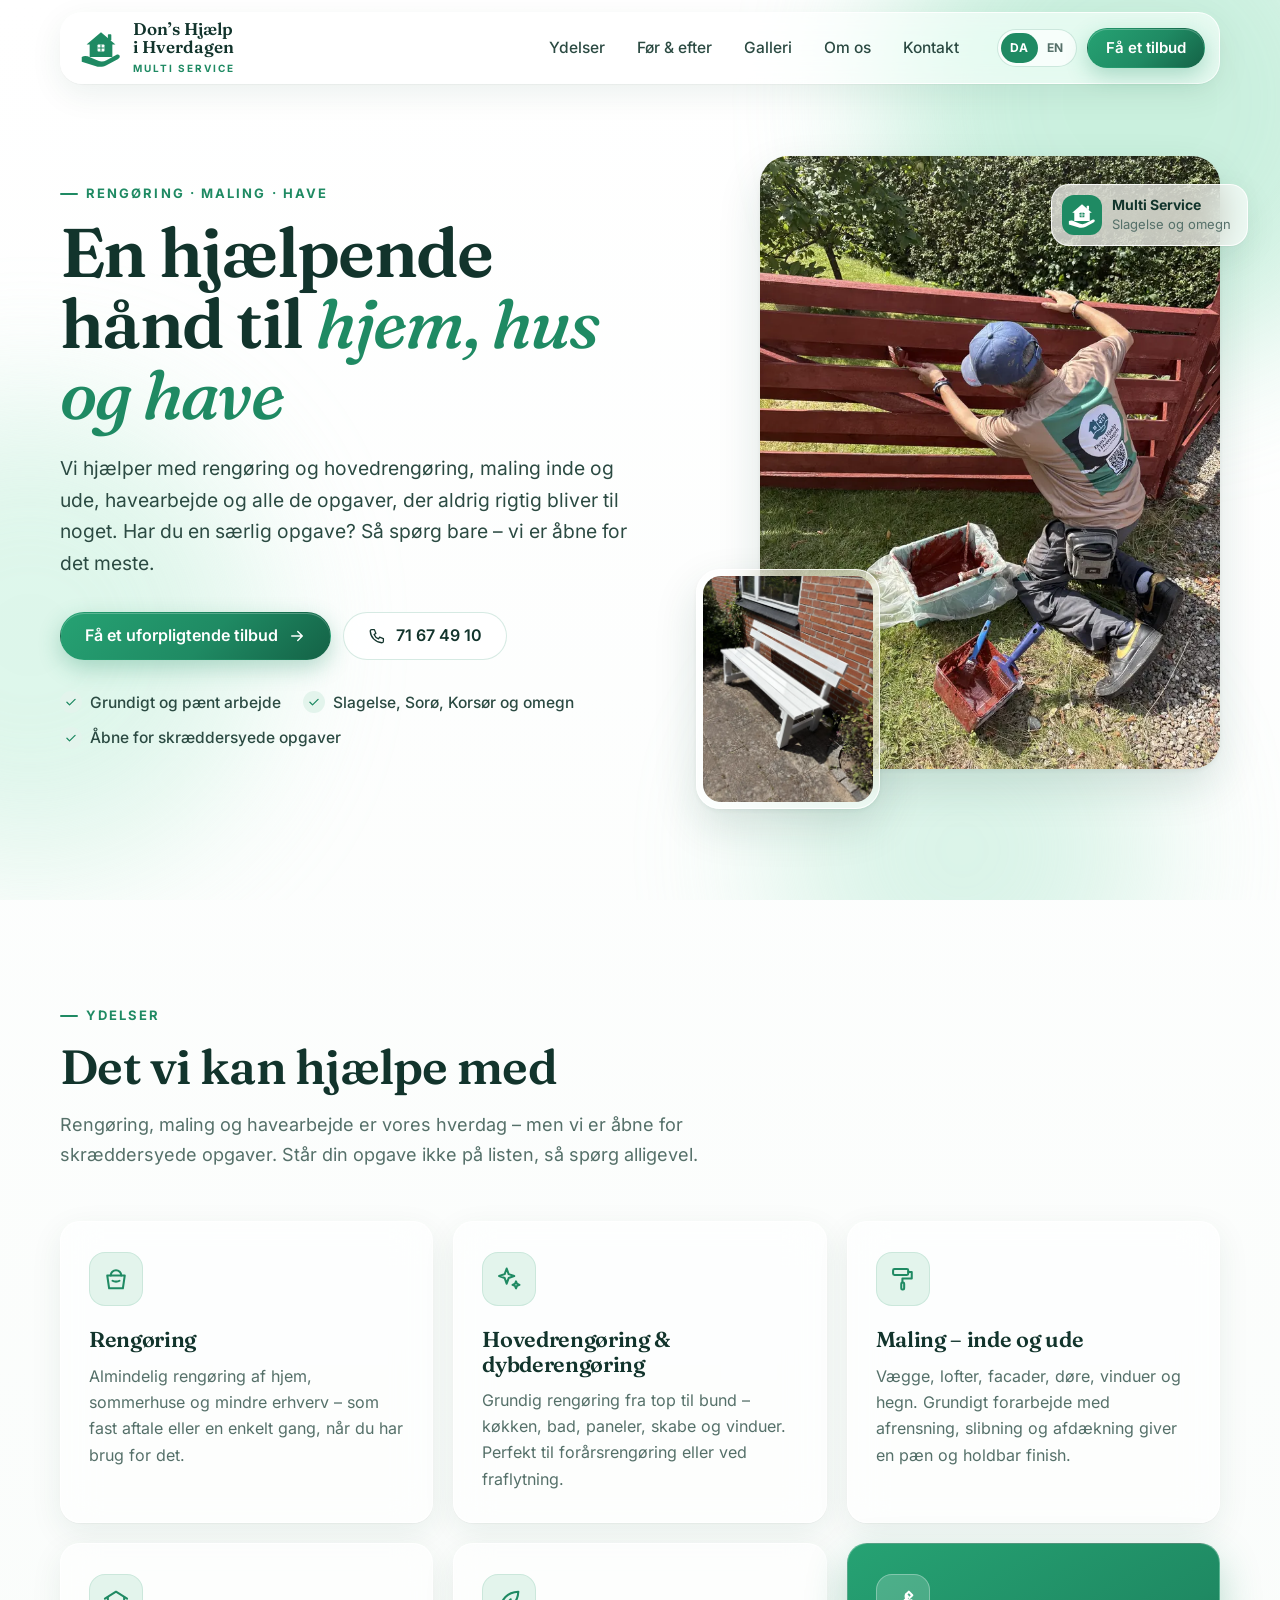
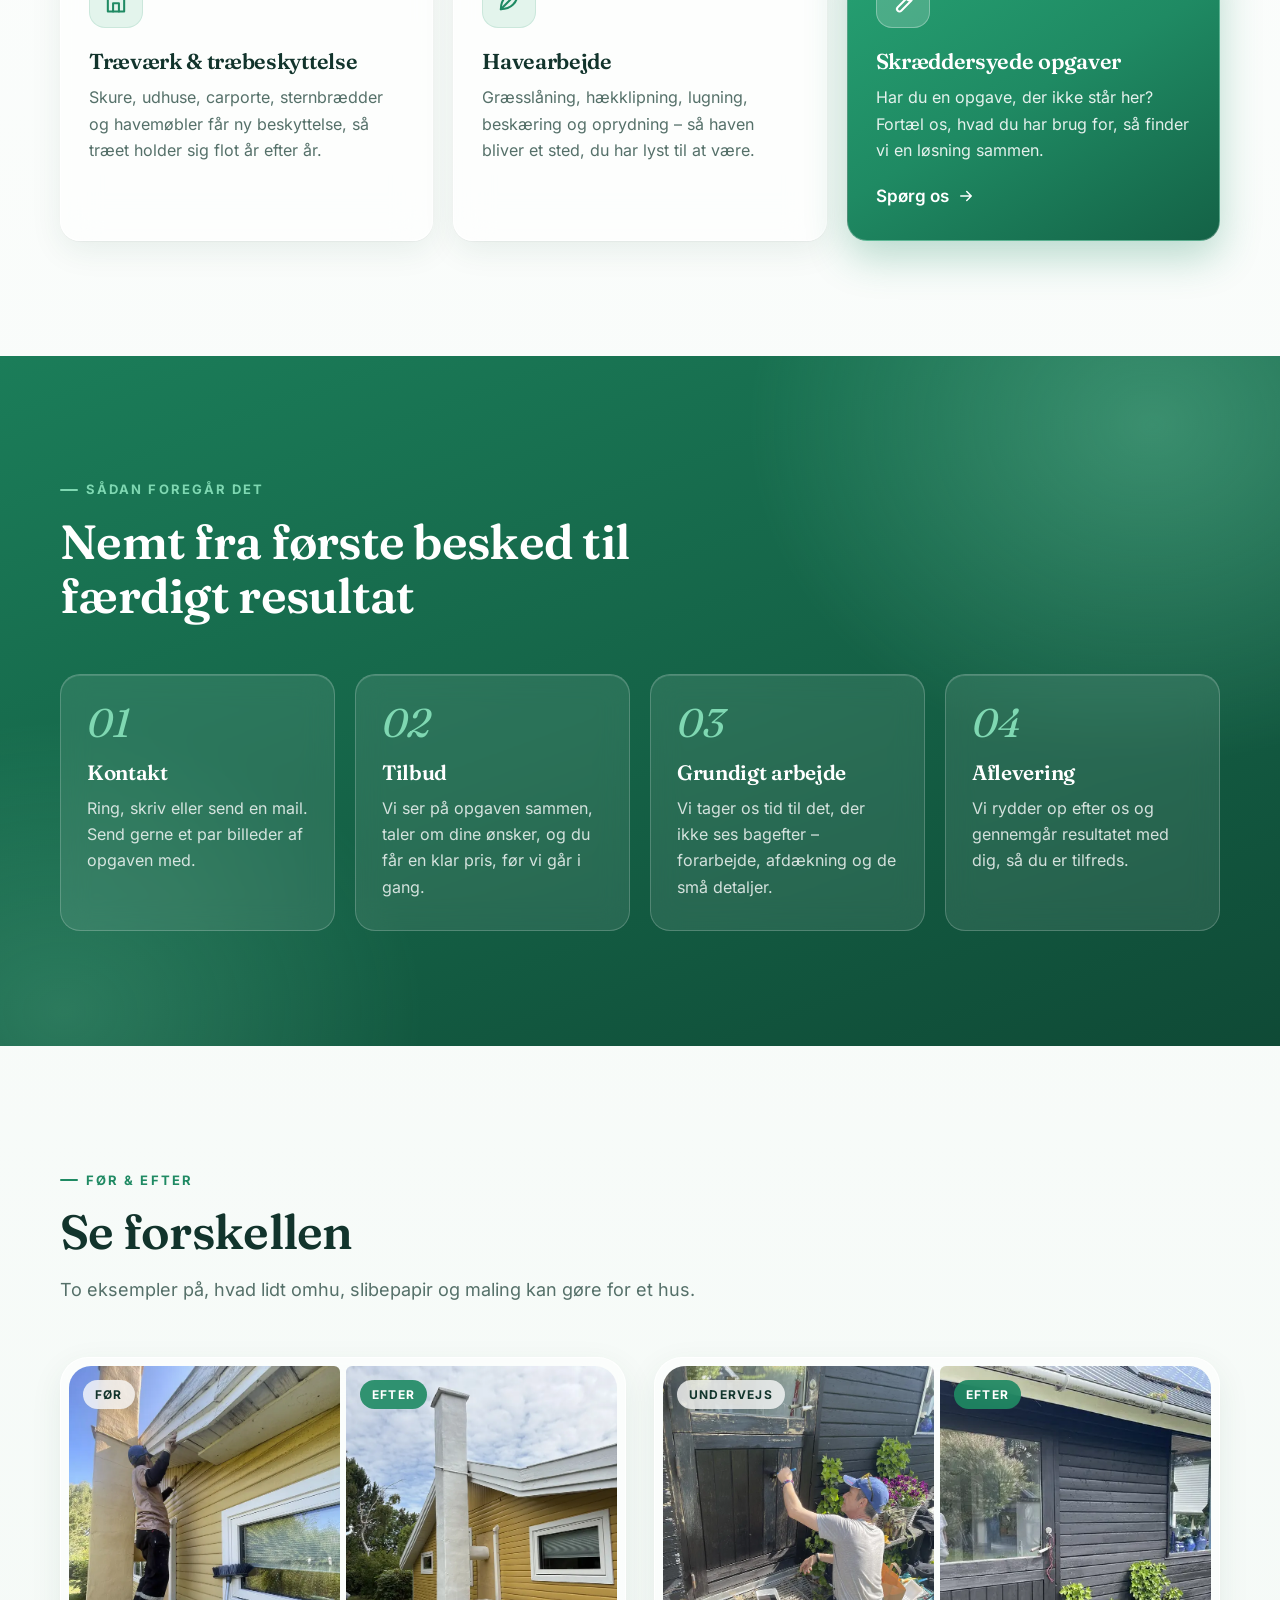
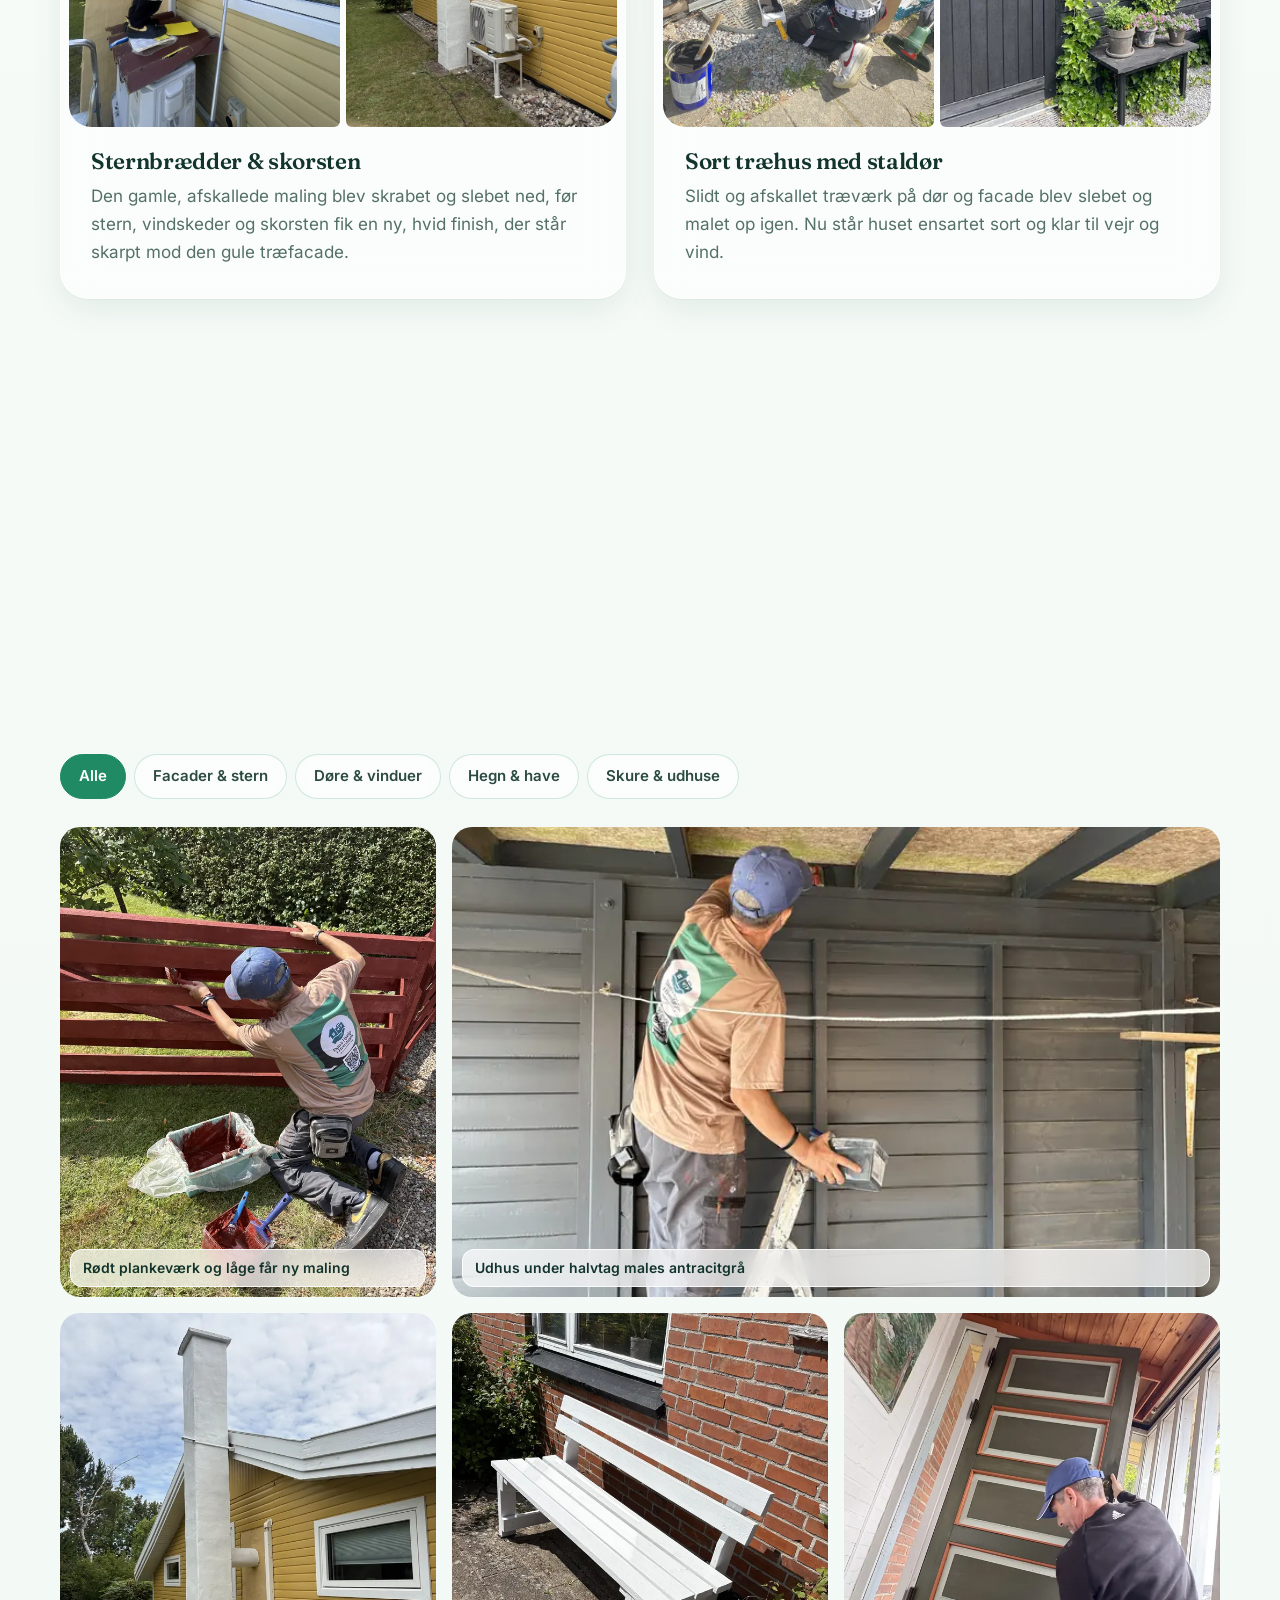
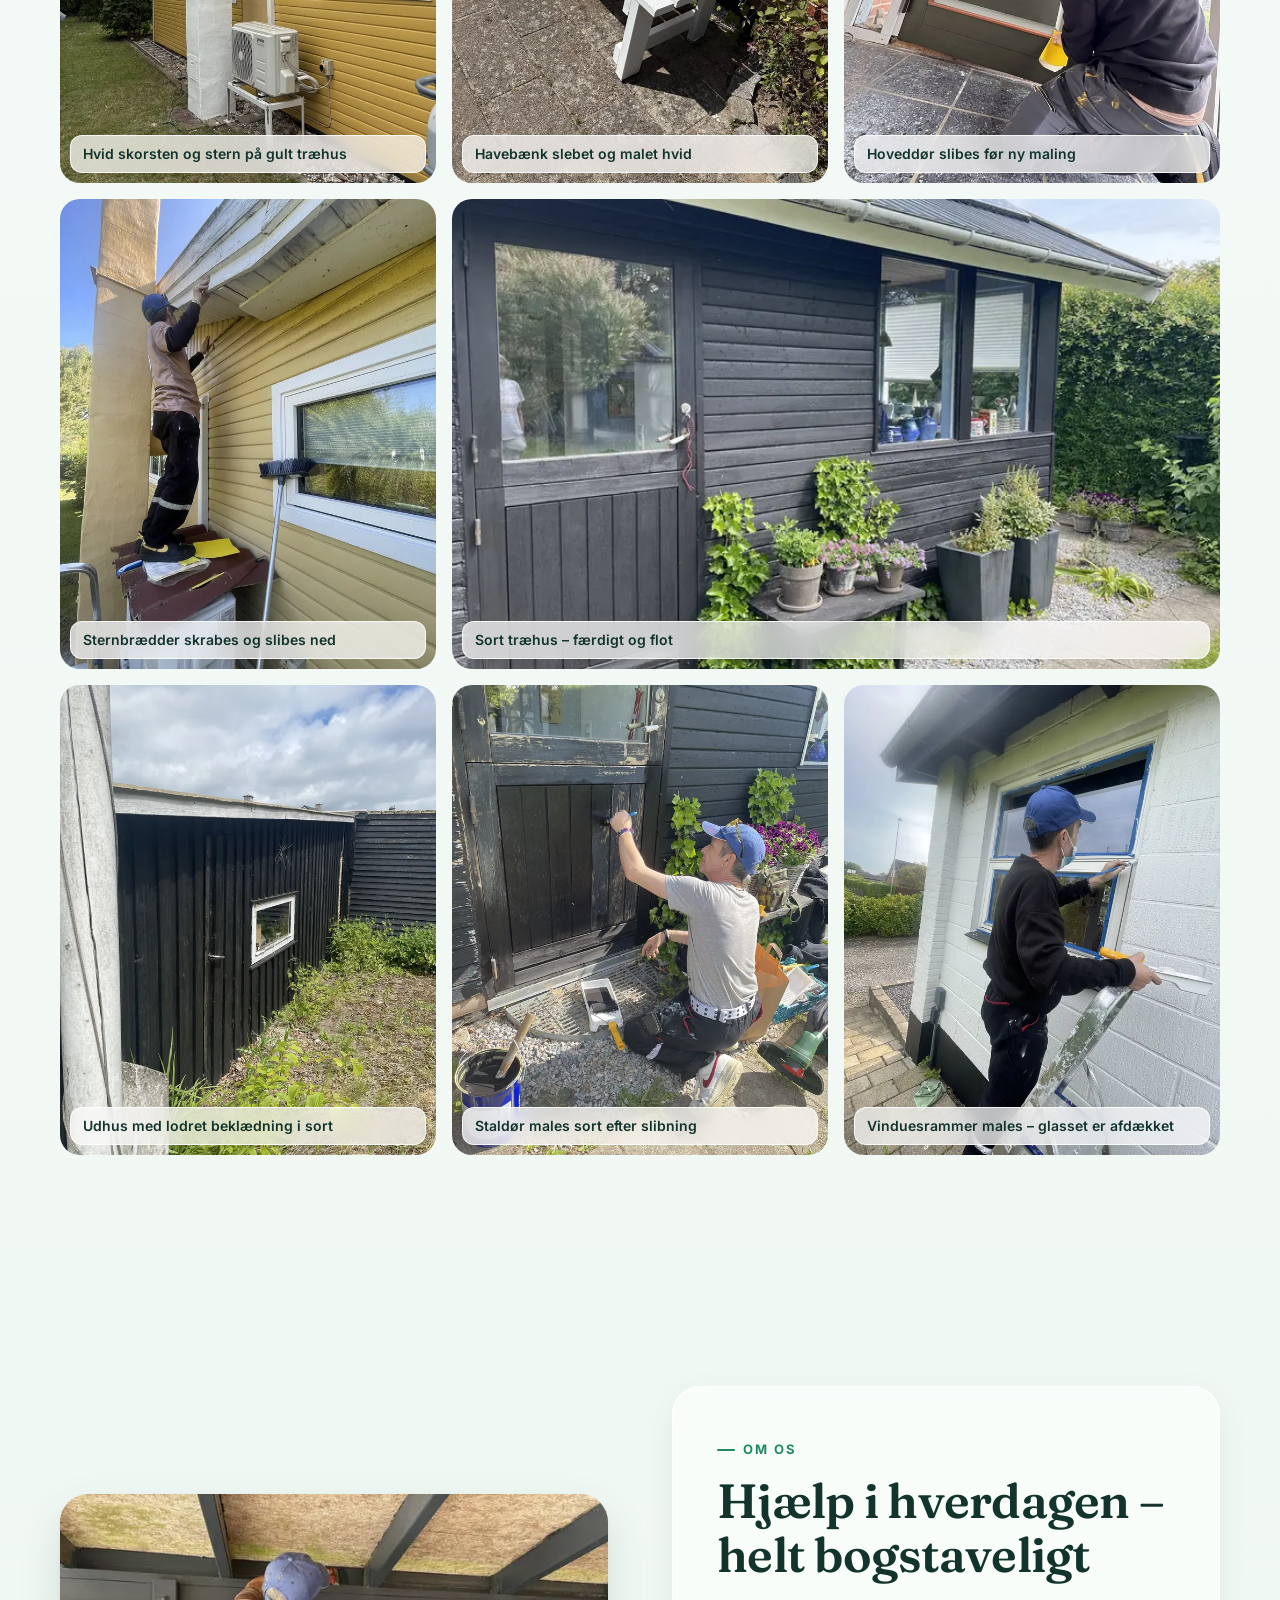
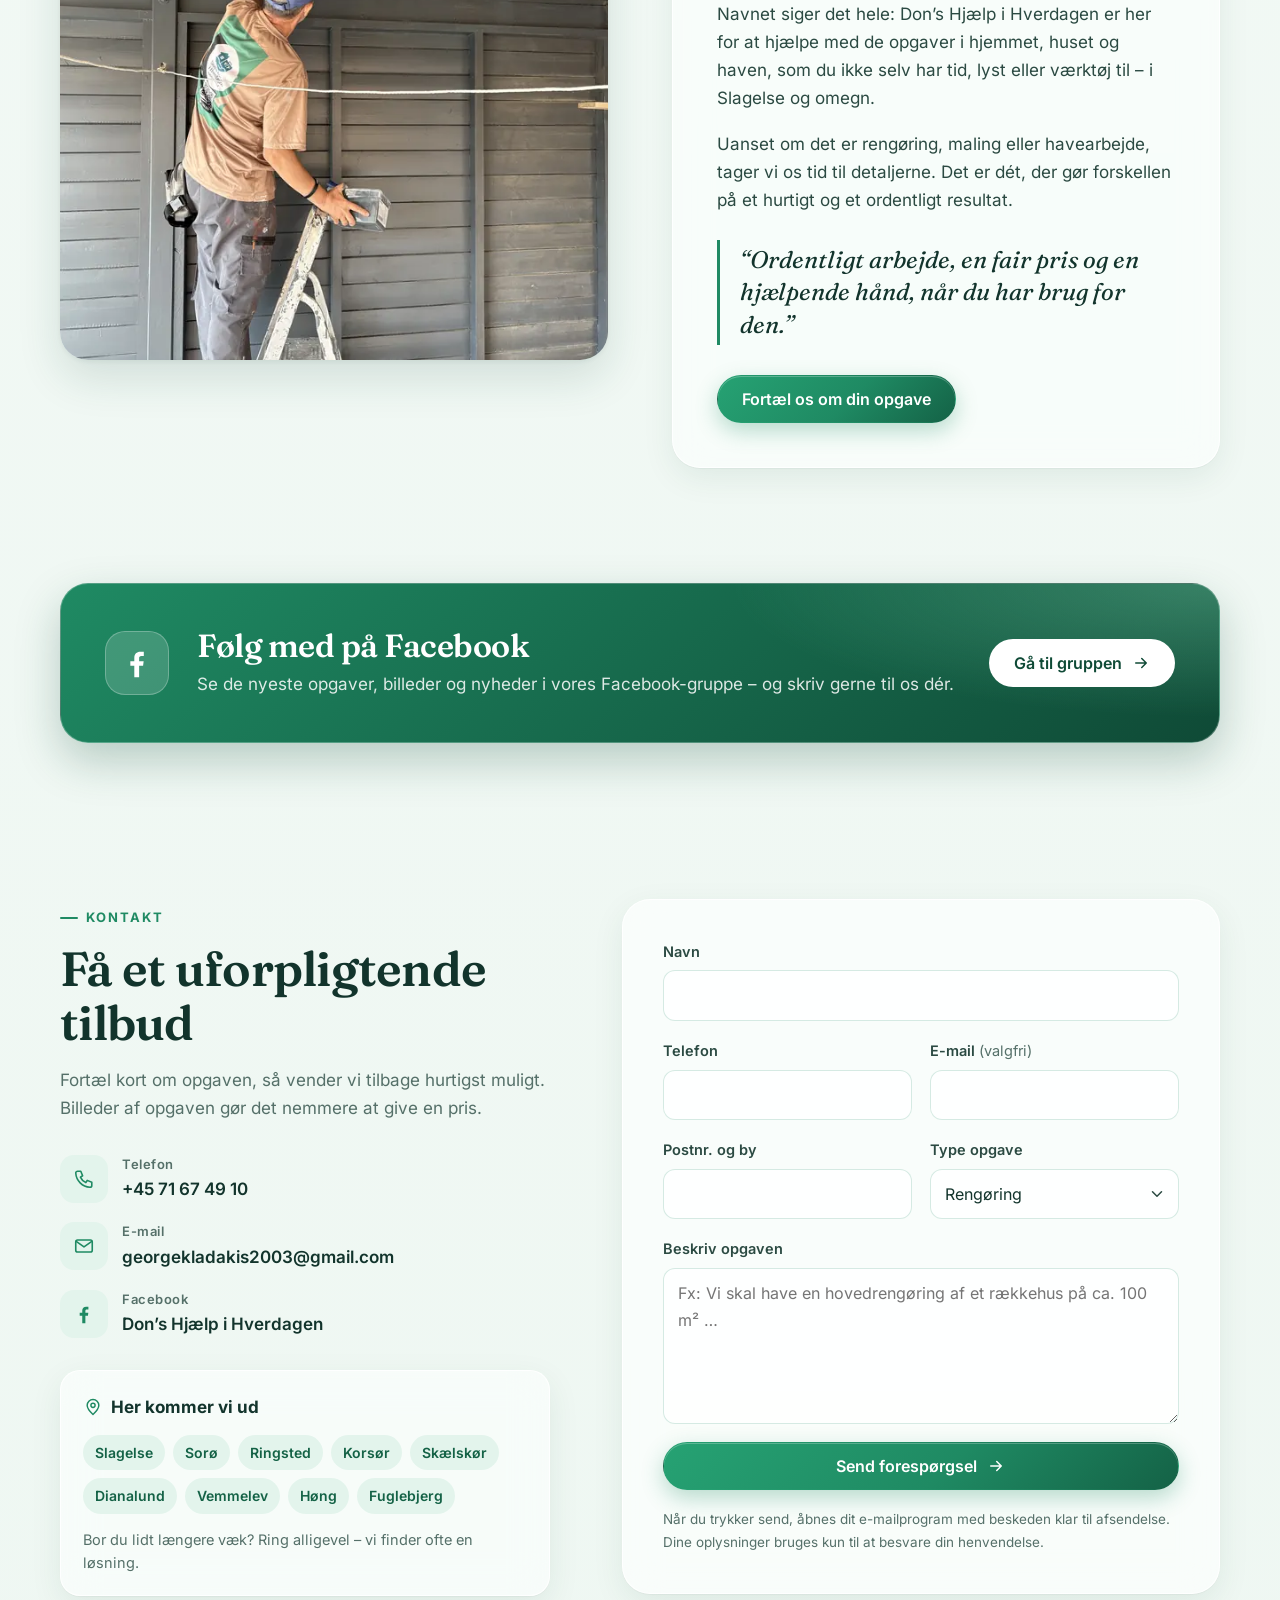
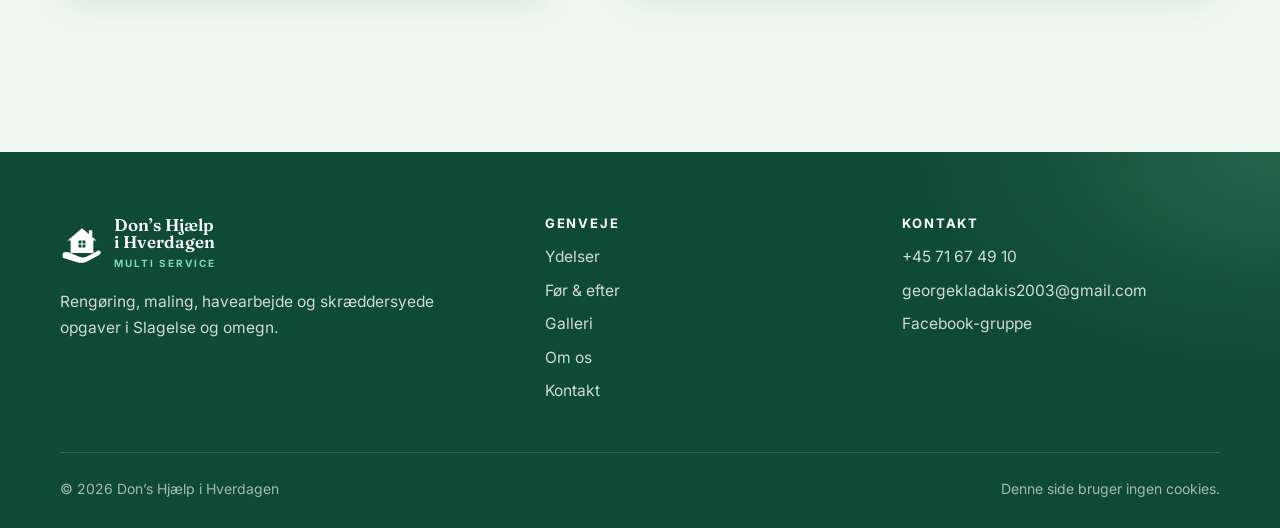
==== commit da11e109: "Redesign Don's Hjælp site: glass look, new services, contact info, brush transition - Green/white gl" ====
--- a/dons-hjaelp-website/index.html
+++ b/dons-hjaelp-website/index.html
@@ -3,17 +3,17 @@
 <head>
   <meta charset="utf-8">
   <meta name="viewport" content="width=device-width, initial-scale=1">
-  <title>Don’s Hjælp i Hverdagen – Maling, træværk og hjælp til hus og have</title>
-  <meta name="description" content="Don’s Hjælp i Hverdagen er en multi service-virksomhed i Danmark. Vi maler facader, hegn, døre og vinduer, behandler træværk og hjælper med opgaver i hus og have.">
-  <meta name="theme-color" content="#15303a">
+  <title>Don’s Hjælp i Hverdagen – Rengøring, maling og havearbejde i Slagelse og omegn</title>
+  <meta name="description" content="Don’s Hjælp i Hverdagen hjælper med rengøring, hovedrengøring, maling og havearbejde i Slagelse, Sorø, Ringsted, Korsør, Skælskør og omegn. Vi er også åbne for skræddersyede opgaver.">
+  <meta name="theme-color" content="#1f8a63">
   <link rel="icon" href="favicon.svg" type="image/svg+xml">
 
   <!-- Open Graph (deling på Facebook m.m.). Skift til fuld URL, når siden har et domæne, fx https://www.ditdomæne.dk/img/og-image.jpg -->
   <meta property="og:type" content="website">
   <meta property="og:locale" content="da_DK">
   <meta property="og:site_name" content="Don’s Hjælp i Hverdagen">
-  <meta property="og:title" content="Don’s Hjælp i Hverdagen – Multi Service">
-  <meta property="og:description" content="Maling, træværk og en hjælpende hånd til hus og have.">
+  <meta property="og:title" content="Don’s Hjælp i Hverdagen – Multi Service i Slagelse og omegn">
+  <meta property="og:description" content="Rengøring, maling, havearbejde og skræddersyede opgaver.">
   <meta property="og:image" content="img/og-image.jpg">
   <meta name="twitter:card" content="summary_large_image">
 
@@ -29,11 +29,21 @@
     "@type": "HomeAndConstructionBusiness",
     "name": "Don’s Hjælp i Hverdagen",
     "alternateName": "Don’s Hjælp i Hverdagen – Multi Service",
-    "description": "Multi service: udvendig maling, træbeskyttelse, døre og vinduer, hegn, skure og hjælp til hus og have.",
+    "description": "Multi service: rengøring, hovedrengøring, maling, havearbejde og skræddersyede opgaver.",
     "image": "img/og-image.jpg",
-    "telephone": "+45XXXXXXXX",
-    "email": "din-email@example.com",
-    "areaServed": { "@type": "Country", "name": "Danmark" },
+    "telephone": "+4571674910",
+    "email": "georgekladakis2003@gmail.com",
+    "areaServed": [
+      { "@type": "City", "name": "Slagelse" },
+      { "@type": "City", "name": "Sorø" },
+      { "@type": "City", "name": "Ringsted" },
+      { "@type": "City", "name": "Korsør" },
+      { "@type": "City", "name": "Skælskør" },
+      { "@type": "City", "name": "Dianalund" },
+      { "@type": "City", "name": "Vemmelev" },
+      { "@type": "City", "name": "Høng" },
+      { "@type": "City", "name": "Fuglebjerg" }
+    ],
     "sameAs": ["https://www.facebook.com/share/g/1DtwAPga4s/"]
   }
   </script>
@@ -41,23 +51,26 @@
 <body>
   <a class="skip-link" href="#main" data-i18n="skip">Spring til indhold</a>
 
+  <!-- Bløde grønne lysfelter bag glasset -->
+  <div class="bg-orbs" aria-hidden="true"><span></span><span></span><span></span></div>
+
   <!-- Ikoner (genbruges med <use href="#...">) -->
   <svg xmlns="http://www.w3.org/2000/svg" class="sprite" aria-hidden="true" focusable="false">
     <symbol id="logo-mark" viewBox="0 0 64 64">
       <path fill="currentColor" d="M32 9 53 27h-4.5v18h-33V27H11z"/>
       <rect fill="currentColor" x="42" y="12" width="5" height="9" rx="1"/>
       <path fill="currentColor" d="M4 45c4-2 8-1.4 12 .6l12 5c4 1.6 8 1.2 12-.8l14-7.8c3-1.6 6 0 5.2 3-.4 1.5-1.7 2.6-3.6 3.6L40 57c-5 2.6-11 3-16.4 1L4 52z"/>
-      <rect fill="var(--mark-window, #fbf8f3)" x="27" y="27" width="10" height="10" rx="1"/>
+      <rect fill="var(--mark-window, #ffffff)" x="27" y="27" width="10" height="10" rx="1"/>
       <path d="M32 27v10M27 32h10" stroke="currentColor" stroke-width="1.6"/>
     </symbol>
     <symbol id="i-check" viewBox="0 0 24 24"><path d="M5 12.5l4.5 4.5L19 7.5" fill="none" stroke="currentColor" stroke-width="2.2" stroke-linecap="round" stroke-linejoin="round"/></symbol>
     <symbol id="i-arrow" viewBox="0 0 24 24"><path d="M5 12h14M13 6l6 6-6 6" fill="none" stroke="currentColor" stroke-width="2" stroke-linecap="round" stroke-linejoin="round"/></symbol>
-    <symbol id="i-facade" viewBox="0 0 24 24"><g fill="none" stroke="currentColor" stroke-width="1.75" stroke-linecap="round" stroke-linejoin="round"><path d="M2.5 11 12 3.5l9.5 7.5"/><path d="M5 9.5V20.5h14V9.5"/><path d="M5 13.5h14M5 17h14"/></g></symbol>
-    <symbol id="i-fence" viewBox="0 0 24 24"><g fill="none" stroke="currentColor" stroke-width="1.75" stroke-linecap="round" stroke-linejoin="round"><path d="M4 20V8l2-2.5L8 8v12M10 20V8l2-2.5L14 8v12M16 20V8l2-2.5L20 8v12"/><path d="M2.5 20.5h19"/></g></symbol>
-    <symbol id="i-door" viewBox="0 0 24 24"><g fill="none" stroke="currentColor" stroke-width="1.75" stroke-linecap="round" stroke-linejoin="round"><path d="M6 21V4a1 1 0 0 1 1-1h10a1 1 0 0 1 1 1v17"/><path d="M3.5 21h17"/><path d="M9 6h6v5H9z"/><path d="M15 15h.01"/></g></symbol>
+    <symbol id="i-bucket" viewBox="0 0 24 24"><g fill="none" stroke="currentColor" stroke-width="1.75" stroke-linecap="round" stroke-linejoin="round"><path d="M4.5 9h15l-1.6 11h-11.8z"/><path d="M7.5 9a4.5 4.5 0 0 1 9 0"/><path d="M9 13.5c1.5 1 4.5 1 6 0"/></g></symbol>
+    <symbol id="i-sparkle" viewBox="0 0 24 24"><g fill="none" stroke="currentColor" stroke-width="1.75" stroke-linejoin="round"><path d="M10 3l1.7 4.8L16.5 9.5l-4.8 1.7L10 16l-1.7-4.8L3.5 9.5l4.8-1.7z"/><path d="M18 14l.9 2.1 2.1.9-2.1.9L18 20l-.9-2.1-2.1-.9 2.1-.9z"/></g></symbol>
+    <symbol id="i-roller" viewBox="0 0 24 24"><g fill="none" stroke="currentColor" stroke-width="1.75" stroke-linecap="round" stroke-linejoin="round"><rect x="3.5" y="3.5" width="13" height="5" rx="1.2"/><path d="M16.5 6h3v5.5h-8V15"/><rect x="10.5" y="15" width="2.5" height="6" rx="1"/></g></symbol>
+    <symbol id="i-leaf" viewBox="0 0 24 24"><g fill="none" stroke="currentColor" stroke-width="1.75" stroke-linecap="round" stroke-linejoin="round"><path d="M5 19C5 10.5 10.5 4.5 20 4c-.5 9.5-6.5 15-15 15z"/><path d="M5 19l8.5-8.5"/></g></symbol>
     <symbol id="i-shed" viewBox="0 0 24 24"><g fill="none" stroke="currentColor" stroke-width="1.75" stroke-linecap="round" stroke-linejoin="round"><path d="M2.5 10 12 4l9.5 6"/><path d="M5 8.5V21h14V8.5"/><path d="M9.5 21v-7h5v7"/></g></symbol>
-    <symbol id="i-brick" viewBox="0 0 24 24"><g fill="none" stroke="currentColor" stroke-width="1.75" stroke-linecap="round" stroke-linejoin="round"><rect x="3" y="5" width="18" height="14" rx="1"/><path d="M3 9.7h18M3 14.3h18M9 5v4.7M15 5v4.7M6 9.7v4.6M12 9.7v4.6M18 9.7v4.6M9 14.3V19M15 14.3V19"/></g></symbol>
-    <symbol id="i-bench" viewBox="0 0 24 24"><g fill="none" stroke="currentColor" stroke-width="1.75" stroke-linecap="round" stroke-linejoin="round"><path d="M4 6h16M4 9h16M3 13h18M6 6v7M18 6v7M6 13v6M18 13v6"/></g></symbol>
+    <symbol id="i-tools" viewBox="0 0 24 24"><g fill="none" stroke="currentColor" stroke-width="1.75" stroke-linecap="round" stroke-linejoin="round"><path d="M14.5 6.5a3.8 3.8 0 0 0 4.9 4.9l-8.9 8.9a2.1 2.1 0 0 1-3-3l8.9-8.9a3.8 3.8 0 0 0-1.9-1.9z"/><path d="M14.5 6.5 17 4l3 3-2.5 2.5"/></g></symbol>
     <symbol id="i-phone" viewBox="0 0 24 24"><path d="M5 3.5h3.5l2 5-2.4 1.5a11 11 0 0 0 5.9 5.9l1.5-2.4 5 2v3.5a2 2 0 0 1-2 2A16.5 16.5 0 0 1 3 5.5a2 2 0 0 1 2-2z" fill="none" stroke="currentColor" stroke-width="1.75" stroke-linejoin="round"/></symbol>
     <symbol id="i-mail" viewBox="0 0 24 24"><g fill="none" stroke="currentColor" stroke-width="1.75" stroke-linecap="round" stroke-linejoin="round"><rect x="3" y="5.5" width="18" height="13" rx="2"/><path d="m3.5 7 8.5 6 8.5-6"/></g></symbol>
     <symbol id="i-pin" viewBox="0 0 24 24"><g fill="none" stroke="currentColor" stroke-width="1.75" stroke-linecap="round" stroke-linejoin="round"><path d="M12 21s-7-6.2-7-11a7 7 0 0 1 14 0c0 4.8-7 11-7 11z"/><circle cx="12" cy="10" r="2.5"/></g></symbol>
@@ -69,7 +82,7 @@
 
   <!-- ============ HEADER ============ -->
   <header class="site-header" id="top">
-    <div class="container header-inner">
+    <div class="container header-inner glass">
       <a class="brand" href="#top" aria-label="Don’s Hjælp i Hverdagen – til toppen" data-i18n-attr="aria-label=brand.home">
         <svg class="brand-mark" aria-hidden="true"><use href="#logo-mark"/></svg>
         <span class="brand-text">
@@ -103,20 +116,20 @@
   <main id="main">
 
     <!-- ============ HERO ============ -->
-    <section class="hero">
+    <section class="hero" id="forside">
       <div class="container hero-grid">
         <div class="hero-copy">
-          <p class="eyebrow" data-i18n="hero.eyebrow">Maling · Træværk · Hus &amp; have</p>
-          <h1 data-i18n="hero.title">En hjælpende hånd til <em>hus og have</em></h1>
-          <p class="lead" data-i18n="hero.lead">Vi maler facader, hegn, døre og vinduer, giver træværket ny beskyttelse og tager os af de opgaver, der aldrig rigtig bliver til noget. Grundigt forarbejde, pæn finish – og vi rydder op efter os.</p>
+          <p class="eyebrow" data-i18n="hero.eyebrow">Rengøring · Maling · Have</p>
+          <h1 data-i18n="hero.title">En hjælpende hånd til <em>hjem, hus og have</em></h1>
+          <p class="lead" data-i18n="hero.lead">Vi hjælper med rengøring og hovedrengøring, maling inde og ude, havearbejde og alle de opgaver, der aldrig rigtig bliver til noget. Har du en særlig opgave? Så spørg bare – vi er åbne for det meste.</p>
           <div class="hero-actions">
             <a class="btn btn-primary" href="#kontakt"><span data-i18n="hero.cta1">Få et uforpligtende tilbud</span><svg class="btn-icon" aria-hidden="true"><use href="#i-arrow"/></svg></a>
-            <a class="btn btn-ghost" href="#galleri" data-i18n="hero.cta2">Se vores arbejde</a>
+            <a class="btn btn-glass" href="tel:+4571674910"><svg class="btn-icon" aria-hidden="true"><use href="#i-phone"/></svg><span>71 67 49 10</span></a>
           </div>
           <ul class="hero-points">
-            <li><svg aria-hidden="true"><use href="#i-check"/></svg><span data-i18n="hero.p1">Grundig forbehandling</span></li>
-            <li><svg aria-hidden="true"><use href="#i-check"/></svg><span data-i18n="hero.p2">Afdækning og oprydning</span></li>
-            <li><svg aria-hidden="true"><use href="#i-check"/></svg><span data-i18n="hero.p3">Mange opgaver – én kontakt</span></li>
+            <li><svg aria-hidden="true"><use href="#i-check"/></svg><span data-i18n="hero.p1">Grundigt og pænt arbejde</span></li>
+            <li><svg aria-hidden="true"><use href="#i-check"/></svg><span data-i18n="hero.p2">Slagelse, Sorø, Korsør og omegn</span></li>
+            <li><svg aria-hidden="true"><use href="#i-check"/></svg><span data-i18n="hero.p3">Åbne for skræddersyede opgaver</span></li>
           </ul>
         </div>
 
@@ -132,9 +145,9 @@
             <img src="img/havebaenk-700.webp" width="700" height="933" loading="lazy"
                  alt="Nymalet hvid havebænk foran en rød murstensvæg" data-i18n-attr="alt=alt.bench">
           </figure>
-          <div class="hero-badge">
+          <div class="hero-badge glass">
             <svg class="hero-badge-mark" aria-hidden="true"><use href="#logo-mark"/></svg>
-            <span><strong>Multi Service</strong><span data-i18n="hero.badge">Hjælp i hverdagen</span></span>
+            <span><strong>Multi Service</strong><span data-i18n="hero.badge">Slagelse og omegn</span></span>
           </div>
         </div>
       </div>
@@ -145,72 +158,73 @@
       <div class="container">
         <header class="section-head reveal">
           <p class="eyebrow" data-i18n="services.eyebrow">Ydelser</p>
-          <h2 data-i18n="services.title">Det kan vi hjælpe med</h2>
-          <p data-i18n="services.intro">Fra en enkelt havebænk til hele husets træværk. Står din opgave ikke på listen, så spørg alligevel – vi er en multi service.</p>
+          <h2 data-i18n="services.title">Det vi kan hjælpe med</h2>
+          <p data-i18n="services.intro">Rengøring, maling og havearbejde er vores hverdag – men vi er åbne for skræddersyede opgaver. Står din opgave ikke på listen, så spørg alligevel.</p>
         </header>
 
         <ul class="services-grid">
-          <li class="service-card reveal">
-            <span class="service-icon"><svg aria-hidden="true"><use href="#i-facade"/></svg></span>
-            <h3 data-i18n="s1.title">Facader &amp; træbeklædning</h3>
-            <p data-i18n="s1.text">Afrensning, skrabning og maling af træfacader, sternbrædder og vindskeder, så huset står skarpt og er beskyttet mod vejret.</p>
-          </li>
-          <li class="service-card reveal">
-            <span class="service-icon"><svg aria-hidden="true"><use href="#i-fence"/></svg></span>
-            <h3 data-i18n="s2.title">Hegn, plankeværk &amp; låger</h3>
-            <p data-i18n="s2.text">Hegn og låger får nyt liv med træbeskyttelse eller dækkende maling – fra den klassiske røde til moderne mørke farver.</p>
-          </li>
-          <li class="service-card reveal">
-            <span class="service-icon"><svg aria-hidden="true"><use href="#i-door"/></svg></span>
-            <h3 data-i18n="s3.title">Døre &amp; vinduer</h3>
-            <p data-i18n="s3.text">Afslibning og ny maling af hoveddøre, karme og vinduesrammer – med omhyggelig afdækning af glas og beslag.</p>
-          </li>
-          <li class="service-card reveal">
+          <li class="service-card glass reveal">
+            <span class="service-icon"><svg aria-hidden="true"><use href="#i-bucket"/></svg></span>
+            <h3 data-i18n="s1.title">Rengøring</h3>
+            <p data-i18n="s1.text">Almindelig rengøring af hjem, sommerhuse og mindre erhverv – som fast aftale eller en enkelt gang, når du har brug for det.</p>
+          </li>
+          <li class="service-card glass reveal">
+            <span class="service-icon"><svg aria-hidden="true"><use href="#i-sparkle"/></svg></span>
+            <h3 data-i18n="s2.title">Hovedrengøring &amp; dybderengøring</h3>
+            <p data-i18n="s2.text">Grundig rengøring fra top til bund – køkken, bad, paneler, skabe og vinduer. Perfekt til forårsrengøring eller ved fraflytning.</p>
+          </li>
+          <li class="service-card glass reveal">
+            <span class="service-icon"><svg aria-hidden="true"><use href="#i-roller"/></svg></span>
+            <h3 data-i18n="s3.title">Maling – inde og ude</h3>
+            <p data-i18n="s3.text">Vægge, lofter, facader, døre, vinduer og hegn. Grundigt forarbejde med afrensning, slibning og afdækning giver en pæn og holdbar finish.</p>
+          </li>
+          <li class="service-card glass reveal">
             <span class="service-icon"><svg aria-hidden="true"><use href="#i-shed"/></svg></span>
-            <h3 data-i18n="s4.title">Skure, udhuse &amp; carporte</h3>
-            <p data-i18n="s4.text">Træbeskyttelse af skure, udhuse, halvtage og carporte, så træet holder sig flot og tæt år efter år.</p>
-          </li>
-          <li class="service-card reveal">
-            <span class="service-icon"><svg aria-hidden="true"><use href="#i-brick"/></svg></span>
-            <h3 data-i18n="s5.title">Murværk &amp; skorstene</h3>
-            <p data-i18n="s5.text">Maling af murede og pudsede flader, skorstene og sokler – en hurtig vej til et mere friskt og velholdt hus.</p>
-          </li>
-          <li class="service-card reveal">
-            <span class="service-icon"><svg aria-hidden="true"><use href="#i-bench"/></svg></span>
-            <h3 data-i18n="s6.title">Havemøbler &amp; småopgaver</h3>
-            <p data-i18n="s6.text">Bænke, borde og andet havemøbel bliver slebet og malet. Og har du andre små opgaver i hus og have, hjælper vi gerne.</p>
+            <h3 data-i18n="s4.title">Træværk &amp; træbeskyttelse</h3>
+            <p data-i18n="s4.text">Skure, udhuse, carporte, sternbrædder og havemøbler får ny beskyttelse, så træet holder sig flot år efter år.</p>
+          </li>
+          <li class="service-card glass reveal">
+            <span class="service-icon"><svg aria-hidden="true"><use href="#i-leaf"/></svg></span>
+            <h3 data-i18n="s5.title">Havearbejde</h3>
+            <p data-i18n="s5.text">Græsslåning, hækklipning, lugning, beskæring og oprydning – så haven bliver et sted, du har lyst til at være.</p>
+          </li>
+          <li class="service-card service-card-accent reveal">
+            <span class="service-icon"><svg aria-hidden="true"><use href="#i-tools"/></svg></span>
+            <h3 data-i18n="s6.title">Skræddersyede opgaver</h3>
+            <p data-i18n="s6.text">Har du en opgave, der ikke står her? Fortæl os, hvad du har brug for, så finder vi en løsning sammen.</p>
+            <a class="card-link" href="#kontakt"><span data-i18n="s6.cta">Spørg os</span><svg aria-hidden="true"><use href="#i-arrow"/></svg></a>
           </li>
         </ul>
       </div>
     </section>
 
     <!-- ============ PROCES ============ -->
-    <section class="section section-dark" id="proces" aria-labelledby="proces-title">
+    <section class="section section-green" id="proces" aria-labelledby="proces-title">
       <div class="container">
         <header class="section-head reveal">
           <p class="eyebrow" data-i18n="process.eyebrow">Sådan foregår det</p>
-          <h2 id="proces-title" data-i18n="process.title">Et godt resultat starter med forarbejdet</h2>
+          <h2 id="proces-title" data-i18n="process.title">Nemt fra første besked til færdigt resultat</h2>
         </header>
         <ol class="steps">
           <li class="step reveal">
             <span class="step-num" aria-hidden="true">01</span>
             <h3 data-i18n="p1.title">Kontakt</h3>
-            <p data-i18n="p1.text">Ring, skriv eller send en besked på Facebook. Send gerne et par billeder af opgaven med.</p>
+            <p data-i18n="p1.text">Ring, skriv eller send en mail. Send gerne et par billeder af opgaven med.</p>
           </li>
           <li class="step reveal">
             <span class="step-num" aria-hidden="true">02</span>
-            <h3 data-i18n="p2.title">Besigtigelse &amp; tilbud</h3>
-            <p data-i18n="p2.text">Vi ser på opgaven sammen, taler om ønsker og farver, og du får en klar pris, før vi går i gang.</p>
+            <h3 data-i18n="p2.title">Tilbud</h3>
+            <p data-i18n="p2.text">Vi ser på opgaven sammen, taler om dine ønsker, og du får en klar pris, før vi går i gang.</p>
           </li>
           <li class="step reveal">
             <span class="step-num" aria-hidden="true">03</span>
-            <h3 data-i18n="p3.title">Forarbejde</h3>
-            <p data-i18n="p3.text">Afrensning, skrabning, slibning og afdækning. Det er her, holdbarheden og den pæne finish bliver skabt.</p>
+            <h3 data-i18n="p3.title">Grundigt arbejde</h3>
+            <p data-i18n="p3.text">Vi tager os tid til det, der ikke ses bagefter – forarbejde, afdækning og de små detaljer.</p>
           </li>
           <li class="step reveal">
             <span class="step-num" aria-hidden="true">04</span>
-            <h3 data-i18n="p4.title">Maling &amp; aflevering</h3>
-            <p data-i18n="p4.text">Vi maler med produkter, der passer til underlaget, rydder op og gennemgår resultatet med dig.</p>
+            <h3 data-i18n="p4.title">Aflevering</h3>
+            <p data-i18n="p4.text">Vi rydder op efter os og gennemgår resultatet med dig, så du er tilfreds.</p>
           </li>
         </ol>
       </div>
@@ -226,7 +240,7 @@
         </header>
 
         <div class="ba-grid">
-          <article class="ba-card reveal">
+          <article class="ba-card glass reveal">
             <div class="ba-pair">
               <figure>
                 <img src="img/stern-foer-700.webp" width="700" height="933" loading="lazy"
@@ -245,7 +259,7 @@
             </div>
           </article>
 
-          <article class="ba-card reveal">
+          <article class="ba-card glass reveal">
             <div class="ba-pair">
               <figure>
                 <img src="img/sort-doer-undervejs-700.webp" width="700" height="933" loading="lazy"
@@ -268,7 +282,7 @@
     </section>
 
     <!-- ============ GALLERI ============ -->
-    <section class="section section-sand" id="galleri">
+    <section class="section" id="galleri">
       <div class="container">
         <header class="section-head reveal">
           <p class="eyebrow" data-i18n="gallery.eyebrow">Galleri</p>
@@ -359,12 +373,12 @@
                width="700" height="525" loading="lazy"
                alt="Maler i arbejdstøj med Don’s Hjælp i Hverdagen-logoet på ryggen, i gang med et udhus" data-i18n-attr="alt=alt.about">
         </figure>
-        <div class="about-copy reveal">
+        <div class="about-copy glass reveal">
           <p class="eyebrow" data-i18n="about.eyebrow">Om os</p>
           <h2 data-i18n="about.title">Hjælp i hverdagen – helt bogstaveligt</h2>
-          <!-- TIP: Skriv gerne et par linjer om Don selv her – baggrund, erfaring og område. -->
-          <p data-i18n="about.p1">Navnet siger det hele: Don’s Hjælp i Hverdagen er her for at hjælpe med de opgaver i hus og have, som du ikke selv har tid, lyst eller værktøj til.</p>
-          <p data-i18n="about.p2">Vi tager os tid til det, der ikke kan ses bagefter – skrabning, slibning, afrensning og afdækning – fordi det er dét, der får malingen til at holde og resultatet til at se ordentligt ud.</p>
+          <!-- TIP: Skriv gerne et par linjer om Don selv her – baggrund og erfaring. -->
+          <p data-i18n="about.p1">Navnet siger det hele: Don’s Hjælp i Hverdagen er her for at hjælpe med de opgaver i hjemmet, huset og haven, som du ikke selv har tid, lyst eller værktøj til – i Slagelse og omegn.</p>
+          <p data-i18n="about.p2">Uanset om det er rengøring, maling eller havearbejde, tager vi os tid til detaljerne. Det er dét, der gør forskellen på et hurtigt og et ordentligt resultat.</p>
           <blockquote class="about-quote" data-i18n="about.quote">“Ordentligt arbejde, en fair pris og en hjælpende hånd, når du har brug for den.”</blockquote>
           <a class="btn btn-primary" href="#kontakt" data-i18n="about.cta">Fortæl os om din opgave</a>
         </div>
@@ -395,32 +409,42 @@
           <h2 data-i18n="contact.title">Få et uforpligtende tilbud</h2>
           <p data-i18n="contact.intro">Fortæl kort om opgaven, så vender vi tilbage hurtigst muligt. Billeder af opgaven gør det nemmere at give en pris.</p>
 
-          <!-- RET: Indsæt rigtigt telefonnummer, e-mail og område nedenfor (søg efter "XX XX" og "example.com" i alle filer). -->
           <ul class="contact-list">
             <li>
               <span class="contact-icon"><svg aria-hidden="true"><use href="#i-phone"/></svg></span>
               <span><span class="contact-label" data-i18n="contact.phone">Telefon</span>
-              <a href="tel:+45XXXXXXXX">+45 XX XX XX XX</a></span>
+              <a href="tel:+4571674910">+45 71 67 49 10</a></span>
             </li>
             <li>
               <span class="contact-icon"><svg aria-hidden="true"><use href="#i-mail"/></svg></span>
               <span><span class="contact-label" data-i18n="contact.email">E-mail</span>
-              <a href="mailto:din-email@example.com">din-email@example.com</a></span>
+              <a href="mailto:georgekladakis2003@gmail.com">georgekladakis2003@gmail.com</a></span>
             </li>
             <li>
               <span class="contact-icon"><svg aria-hidden="true"><use href="#i-facebook"/></svg></span>
               <span><span class="contact-label">Facebook</span>
               <a href="https://www.facebook.com/share/g/1DtwAPga4s/" target="_blank" rel="noopener" data-i18n="contact.fbLink">Don’s Hjælp i Hverdagen</a></span>
             </li>
-            <li>
-              <span class="contact-icon"><svg aria-hidden="true"><use href="#i-pin"/></svg></span>
-              <span><span class="contact-label" data-i18n="contact.area">Område</span>
-              <span data-i18n="contact.areaValue">[Indsæt by / område]</span></span>
-            </li>
           </ul>
-        </div>
-
-        <form class="contact-form reveal" id="contact-form" data-mailto="din-email@example.com">
+
+          <div class="area-card glass">
+            <p class="area-title"><svg aria-hidden="true"><use href="#i-pin"/></svg><span data-i18n="contact.area">Her kommer vi ud</span></p>
+            <ul class="area-list">
+              <li>Slagelse</li>
+              <li>Sorø</li>
+              <li>Ringsted</li>
+              <li>Korsør</li>
+              <li>Skælskør</li>
+              <li>Dianalund</li>
+              <li>Vemmelev</li>
+              <li>Høng</li>
+              <li>Fuglebjerg</li>
+            </ul>
+            <p class="area-note" data-i18n="contact.areaNote">Bor du lidt længere væk? Ring alligevel – vi finder ofte en løsning.</p>
+          </div>
+        </div>
+
+        <form class="contact-form glass reveal" id="contact-form" data-mailto="georgekladakis2003@gmail.com">
           <div class="field">
             <label for="f-name" data-i18n="form.name">Navn</label>
             <input id="f-name" name="name" type="text" autocomplete="name" required maxlength="80">
@@ -443,20 +467,19 @@
             <div class="field">
               <label for="f-task" data-i18n="form.task">Type opgave</label>
               <select id="f-task" name="task">
-                <option data-i18n="o1">Udvendig maling / facade</option>
-                <option data-i18n="o2">Hegn, plankeværk &amp; låger</option>
-                <option data-i18n="o3">Døre &amp; vinduer</option>
-                <option data-i18n="o4">Skur, udhus &amp; carport</option>
-                <option data-i18n="o5">Murværk &amp; skorsten</option>
-                <option data-i18n="o6">Havemøbler</option>
-                <option data-i18n="o7">Andet</option>
+                <option data-i18n="o1">Rengøring</option>
+                <option data-i18n="o2">Hovedrengøring / dybderengøring</option>
+                <option data-i18n="o3">Maling (inde eller ude)</option>
+                <option data-i18n="o4">Træværk &amp; træbeskyttelse</option>
+                <option data-i18n="o5">Havearbejde</option>
+                <option data-i18n="o6">Skræddersyet opgave / andet</option>
               </select>
             </div>
           </div>
           <div class="field">
             <label for="f-msg" data-i18n="form.msg">Beskriv opgaven</label>
             <textarea id="f-msg" name="message" rows="5" required maxlength="1200"
-                      placeholder="Fx: Vi har et plankeværk på ca. 20 meter, der trænger til ny maling …" data-i18n-attr="placeholder=form.msgPh"></textarea>
+                      placeholder="Fx: Vi skal have en hovedrengøring af et rækkehus på ca. 100 m² …" data-i18n-attr="placeholder=form.msgPh"></textarea>
           </div>
           <button class="btn btn-primary btn-block" type="submit"><span data-i18n="form.submit">Send forespørgsel</span><svg class="btn-icon" aria-hidden="true"><use href="#i-arrow"/></svg></button>
           <p class="form-note" data-i18n="form.note">Når du trykker send, åbnes dit e-mailprogram med beskeden klar til afsendelse. Dine oplysninger bruges kun til at besvare din henvendelse.</p>
@@ -477,7 +500,7 @@
             <span class="brand-tag">Multi Service</span>
           </span>
         </a>
-        <p data-i18n="footer.text">Maling, træværk og en hjælpende hånd til hus og have.</p>
+        <p data-i18n="footer.text">Rengøring, maling, havearbejde og skræddersyede opgaver i Slagelse og omegn.</p>
       </div>
       <nav aria-label="Genveje" data-i18n-attr="aria-label=footer.navLabel">
         <h2 class="footer-title" data-i18n="footer.links">Genveje</h2>
@@ -492,22 +515,58 @@
       <div>
         <h2 class="footer-title" data-i18n="footer.contact">Kontakt</h2>
         <ul>
-          <li><a href="tel:+45XXXXXXXX">+45 XX XX XX XX</a></li>
-          <li><a href="mailto:din-email@example.com">din-email@example.com</a></li>
+          <li><a href="tel:+4571674910">+45 71 67 49 10</a></li>
+          <li><a href="mailto:georgekladakis2003@gmail.com">georgekladakis2003@gmail.com</a></li>
           <li><a href="https://www.facebook.com/share/g/1DtwAPga4s/" target="_blank" rel="noopener" data-i18n="footer.fb">Facebook-gruppe</a></li>
         </ul>
       </div>
     </div>
     <div class="container footer-bottom">
-      <p>© <span id="year">2026</span> Don’s Hjælp i Hverdagen · CVR XXXXXXXX</p>
+      <!-- Tilføj CVR her, når det er klar: · CVR 12345678 -->
+      <p>© <span id="year">2026</span> Don’s Hjælp i Hverdagen</p>
       <p data-i18n="footer.cookies">Denne side bruger ingen cookies.</p>
     </div>
   </footer>
 
   <!-- Mobil: fast kontaktbjælke -->
-  <div class="mobile-cta">
-    <a class="btn btn-ghost-light" href="tel:+45XXXXXXXX"><svg class="btn-icon" aria-hidden="true"><use href="#i-phone"/></svg><span data-i18n="mcta.call">Ring</span></a>
+  <div class="mobile-cta glass">
+    <a class="btn btn-glass" href="tel:+4571674910"><svg class="btn-icon" aria-hidden="true"><use href="#i-phone"/></svg><span data-i18n="mcta.call">Ring</span></a>
     <a class="btn btn-primary" href="#kontakt" data-i18n="mcta.quote">Få et tilbud</a>
+  </div>
+
+  <!-- Pensel-overgang mellem sektioner -->
+  <div class="brush-wipe" aria-hidden="true">
+    <div class="bw-track">
+      <svg class="bw-paint" viewBox="0 0 1400 1000" preserveAspectRatio="none">
+        <defs>
+          <linearGradient id="bw-grad" x1="0" y1="0" x2="0" y2="1">
+            <stop offset="0" stop-color="#2aa476"/>
+            <stop offset=".5" stop-color="#1f8a63"/>
+            <stop offset="1" stop-color="#146246"/>
+          </linearGradient>
+        </defs>
+        <path fill="url(#bw-grad)" d="M1380 0 L1380 1000 L40 1000 L40 984 L28 984 L28 975 L90 975 L90 957 L90 957 L90 939 L28 939 L28 930 L34 930 L34 915 L56 915 L56 900 L90 900 L90 888 L10 888 L10 873 L60 873 L60 861 L56 861 L56 843 L10 843 L10 831 L48 831 L48 819 L34 819 L34 810 L34 810 L34 798 L90 798 L90 783 L90 783 L90 768 L40 768 L40 750 L34 750 L34 735 L90 735 L90 717 L34 717 L34 708 L28 708 L28 690 L90 690 L90 678 L34 678 L34 663 L48 663 L48 654 L28 654 L28 645 L34 645 L34 630 L28 630 L28 621 L74 621 L74 603 L60 603 L60 585 L60 585 L60 576 L22 576 L22 558 L60 558 L60 549 L22 549 L22 531 L56 531 L56 513 L56 513 L56 498 L74 498 L74 483 L22 483 L22 474 L90 474 L90 456 L34 456 L34 441 L34 441 L34 423 L22 423 L22 414 L60 414 L60 396 L74 396 L74 378 L40 378 L40 363 L56 363 L56 354 L48 354 L48 342 L48 342 L48 327 L74 327 L74 309 L56 309 L56 291 L74 291 L74 273 L28 273 L28 261 L56 261 L56 252 L56 252 L56 243 L40 243 L40 234 L74 234 L74 222 L22 222 L22 210 L40 210 L40 195 L56 195 L56 186 L34 186 L34 168 L60 168 L60 156 L10 156 L10 144 L10 144 L10 126 L56 126 L56 117 L48 117 L48 108 L10 108 L10 90 L22 90 L22 78 L22 78 L22 60 L90 60 L90 51 L10 51 L10 39 L40 39 L40 30 L74 30 L74 21 L22 21 L22 12 L90 12 L90 0 L74 0 L74 0 L1380 0 Z"/>
+        <g fill="none" stroke-linecap="round"><path d="M90 67 H515" stroke="#ffffff" stroke-opacity="0.07" stroke-width="2.7"/><path d="M309 106 H931" stroke="#ffffff" stroke-opacity="0.15" stroke-width="3.6"/><path d="M330 871 H719" stroke="#0b3f2c" stroke-opacity="0.08" stroke-width="2.7"/><path d="M111 474 H704" stroke="#0b3f2c" stroke-opacity="0.16" stroke-width="3.2"/><path d="M105 90 H611" stroke="#ffffff" stroke-opacity="0.08" stroke-width="4.4"/><path d="M150 516 H1022" stroke="#ffffff" stroke-opacity="0.09" stroke-width="3.9"/><path d="M191 756 H877" stroke="#0b3f2c" stroke-opacity="0.06" stroke-width="4.5"/><path d="M217 904 H650" stroke="#ffffff" stroke-opacity="0.11" stroke-width="3.3"/><path d="M407 612 H1162" stroke="#0b3f2c" stroke-opacity="0.07" stroke-width="2.3"/><path d="M160 737 H770" stroke="#ffffff" stroke-opacity="0.09" stroke-width="1.6"/><path d="M268 787 H684" stroke="#0b3f2c" stroke-opacity="0.12" stroke-width="2.7"/><path d="M220 950 H653" stroke="#ffffff" stroke-opacity="0.07" stroke-width="2.2"/><path d="M494 483 H1160" stroke="#0b3f2c" stroke-opacity="0.05" stroke-width="4.7"/><path d="M97 797 H794" stroke="#ffffff" stroke-opacity="0.15" stroke-width="4.2"/><path d="M139 478 H912" stroke="#0b3f2c" stroke-opacity="0.09" stroke-width="4.3"/><path d="M387 464 H738" stroke="#ffffff" stroke-opacity="0.07" stroke-width="5.0"/><path d="M458 155 H1242" stroke="#0b3f2c" stroke-opacity="0.07" stroke-width="4.4"/><path d="M214 656 H843" stroke="#ffffff" stroke-opacity="0.06" stroke-width="1.5"/><path d="M471 526 H1031" stroke="#ffffff" stroke-opacity="0.15" stroke-width="4.4"/><path d="M154 33 H754" stroke="#0b3f2c" stroke-opacity="0.13" stroke-width="2.6"/><path d="M87 831 H831" stroke="#0b3f2c" stroke-opacity="0.15" stroke-width="3.8"/><path d="M446 824 H825" stroke="#0b3f2c" stroke-opacity="0.07" stroke-width="3.3"/><path d="M328 774 H1093" stroke="#ffffff" stroke-opacity="0.07" stroke-width="2.0"/><path d="M203 556 H814" stroke="#ffffff" stroke-opacity="0.11" stroke-width="4.2"/><path d="M85 879 H500" stroke="#0b3f2c" stroke-opacity="0.05" stroke-width="1.8"/><path d="M394 561 H1242" stroke="#ffffff" stroke-opacity="0.10" stroke-width="3.6"/><path d="M259 691 H879" stroke="#0b3f2c" stroke-opacity="0.10" stroke-width="4.8"/><path d="M453 919 H874" stroke="#0b3f2c" stroke-opacity="0.10" stroke-width="3.0"/><path d="M92 443 H536" stroke="#ffffff" stroke-opacity="0.06" stroke-width="3.8"/><path d="M128 893 H858" stroke="#ffffff" stroke-opacity="0.12" stroke-width="2.0"/><path d="M157 963 H1028" stroke="#ffffff" stroke-opacity="0.09" stroke-width="3.2"/><path d="M250 165 H859" stroke="#0b3f2c" stroke-opacity="0.09" stroke-width="2.2"/><path d="M221 96 H724" stroke="#0b3f2c" stroke-opacity="0.10" stroke-width="4.0"/><path d="M335 333 H942" stroke="#ffffff" stroke-opacity="0.06" stroke-width="4.9"/><path d="M106 967 H565" stroke="#0b3f2c" stroke-opacity="0.05" stroke-width="4.2"/><path d="M421 753 H1230" stroke="#0b3f2c" stroke-opacity="0.12" stroke-width="4.8"/><path d="M464 153 H1107" stroke="#ffffff" stroke-opacity="0.13" stroke-width="1.8"/><path d="M141 797 H978" stroke="#ffffff" stroke-opacity="0.08" stroke-width="1.6"/><path d="M97 799 H911" stroke="#0b3f2c" stroke-opacity="0.06" stroke-width="4.5"/><path d="M497 16 H1048" stroke="#ffffff" stroke-opacity="0.15" stroke-width="3.7"/><path d="M165 527 H531" stroke="#ffffff" stroke-opacity="0.07" stroke-width="1.7"/><path d="M337 928 H955" stroke="#ffffff" stroke-opacity="0.07" stroke-width="3.1"/><path d="M414 273 H1310" stroke="#ffffff" stroke-opacity="0.05" stroke-width="1.6"/><path d="M168 514 H736" stroke="#0b3f2c" stroke-opacity="0.12" stroke-width="3.8"/><path d="M451 545 H1333" stroke="#ffffff" stroke-opacity="0.08" stroke-width="2.3"/><path d="M426 344 H1150" stroke="#0b3f2c" stroke-opacity="0.12" stroke-width="2.9"/><path d="M428 977 H737" stroke="#0b3f2c" stroke-opacity="0.12" stroke-width="4.6"/><path d="M97 167 H902" stroke="#0b3f2c" stroke-opacity="0.15" stroke-width="3.8"/><path d="M365 598 H692" stroke="#ffffff" stroke-opacity="0.07" stroke-width="2.4"/><path d="M483 266 H1367" stroke="#0b3f2c" stroke-opacity="0.11" stroke-width="2.4"/><path d="M141 221 H642" stroke="#ffffff" stroke-opacity="0.06" stroke-width="2.5"/><path d="M402 251 H756" stroke="#ffffff" stroke-opacity="0.14" stroke-width="2.0"/><path d="M192 395 H870" stroke="#ffffff" stroke-opacity="0.06" stroke-width="4.9"/><path d="M375 656 H1202" stroke="#0b3f2c" stroke-opacity="0.09" stroke-width="2.6"/><path d="M379 153 H1065" stroke="#0b3f2c" stroke-opacity="0.05" stroke-width="4.4"/><path d="M417 732 H801" stroke="#ffffff" stroke-opacity="0.11" stroke-width="3.3"/><path d="M317 823 H1153" stroke="#ffffff" stroke-opacity="0.13" stroke-width="3.9"/><path d="M78 89 H761" stroke="#0b3f2c" stroke-opacity="0.16" stroke-width="2.8"/><path d="M336 558 H1012" stroke="#ffffff" stroke-opacity="0.12" stroke-width="3.2"/><path d="M91 457 H950" stroke="#ffffff" stroke-opacity="0.15" stroke-width="1.8"/><path d="M268 743 H1054" stroke="#ffffff" stroke-opacity="0.14" stroke-width="2.3"/><path d="M346 233 H922" stroke="#0b3f2c" stroke-opacity="0.14" stroke-width="1.8"/><path d="M331 764 H1017" stroke="#0b3f2c" stroke-opacity="0.06" stroke-width="2.0"/><path d="M365 650 H1038" stroke="#0b3f2c" stroke-opacity="0.06" stroke-width="3.2"/><path d="M356 271 H1071" stroke="#0b3f2c" stroke-opacity="0.12" stroke-width="2.5"/><path d="M265 465 H636" stroke="#ffffff" stroke-opacity="0.15" stroke-width="2.2"/><path d="M68 932 H643" stroke="#0b3f2c" stroke-opacity="0.14" stroke-width="4.9"/><path d="M230 989 H1080" stroke="#ffffff" stroke-opacity="0.15" stroke-width="1.8"/><path d="M291 145 H1162" stroke="#0b3f2c" stroke-opacity="0.06" stroke-width="4.4"/><path d="M369 883 H808" stroke="#ffffff" stroke-opacity="0.15" stroke-width="3.2"/></g>
+      </svg>
+      <svg class="bw-bristles" viewBox="0 0 100 1000" preserveAspectRatio="none">
+        <rect x="12" y="0" width="88" height="1000" fill="#1f8a63"/>
+        <g stroke-linecap="round"><path d="M17.1 -1.4 H100" stroke="#2aa476" stroke-width="5.6"/><path d="M7.5 8.1 H100" stroke="#2aa476" stroke-width="5.3"/><path d="M0.0 15.6 H100" stroke="#15694b" stroke-width="7.4"/><path d="M16.7 19.9 H100" stroke="#1a7a57" stroke-width="7.6"/><path d="M6.7 27.7 H100" stroke="#2aa476" stroke-width="5.6"/><path d="M1.4 37.2 H100" stroke="#2aa476" stroke-width="7.0"/><path d="M5.1 44.3 H100" stroke="#1a7a57" stroke-width="7.3"/><path d="M16.8 49.1 H100" stroke="#22946a" stroke-width="7.9"/><path d="M5.7 56.9 H100" stroke="#15694b" stroke-width="7.1"/><path d="M0.5 64.0 H100" stroke="#2aa476" stroke-width="7.7"/><path d="M9.9 73.2 H100" stroke="#1a7a57" stroke-width="4.2"/><path d="M8.1 79.5 H100" stroke="#22946a" stroke-width="6.6"/><path d="M0.9 84.9 H100" stroke="#22946a" stroke-width="4.7"/><path d="M5.1 92.5 H100" stroke="#15694b" stroke-width="7.0"/><path d="M4.7 101.9 H100" stroke="#22946a" stroke-width="5.2"/><path d="M7.1 107.4 H100" stroke="#22946a" stroke-width="6.6"/><path d="M9.0 112.6 H100" stroke="#2aa476" stroke-width="6.2"/><path d="M6.0 121.2 H100" stroke="#2aa476" stroke-width="5.7"/><path d="M4.4 128.8 H100" stroke="#22946a" stroke-width="5.4"/><path d="M4.3 134.1 H100" stroke="#15694b" stroke-width="7.2"/><path d="M0.4 141.7 H100" stroke="#2aa476" stroke-width="5.5"/><path d="M3.8 151.0 H100" stroke="#15694b" stroke-width="5.4"/><path d="M5.0 155.4 H100" stroke="#15694b" stroke-width="4.5"/><path d="M11.3 164.3 H100" stroke="#22946a" stroke-width="4.4"/><path d="M6.9 173.0 H100" stroke="#2aa476" stroke-width="5.7"/><path d="M14.7 177.8 H100" stroke="#1a7a57" stroke-width="4.5"/><path d="M13.7 185.4 H100" stroke="#2aa476" stroke-width="7.9"/><path d="M1.3 192.8 H100" stroke="#2aa476" stroke-width="7.9"/><path d="M2.0 199.0 H100" stroke="#22946a" stroke-width="4.6"/><path d="M2.0 209.0 H100" stroke="#2aa476" stroke-width="4.3"/><path d="M0.0 215.4 H100" stroke="#22946a" stroke-width="4.9"/><path d="M11.6 223.1 H100" stroke="#15694b" stroke-width="7.8"/><path d="M9.5 229.1 H100" stroke="#2aa476" stroke-width="6.8"/><path d="M1.3 234.2 H100" stroke="#22946a" stroke-width="5.6"/><path d="M10.8 241.8 H100" stroke="#1a7a57" stroke-width="6.1"/><path d="M5.0 252.0 H100" stroke="#15694b" stroke-width="6.6"/><path d="M8.6 258.7 H100" stroke="#22946a" stroke-width="6.2"/><path d="M7.4 262.4 H100" stroke="#15694b" stroke-width="4.2"/><path d="M15.9 270.2 H100" stroke="#2aa476" stroke-width="4.3"/><path d="M7.6 277.5 H100" stroke="#15694b" stroke-width="4.9"/><path d="M6.1 283.9 H100" stroke="#2aa476" stroke-width="5.4"/><path d="M0.1 292.4 H100" stroke="#15694b" stroke-width="7.0"/><path d="M3.7 300.0 H100" stroke="#22946a" stroke-width="5.2"/><path d="M4.2 308.4 H100" stroke="#22946a" stroke-width="5.1"/><path d="M2.0 315.8 H100" stroke="#2aa476" stroke-width="6.4"/><path d="M8.7 323.0 H100" stroke="#1a7a57" stroke-width="7.8"/><path d="M7.1 327.2 H100" stroke="#22946a" stroke-width="4.1"/><path d="M7.5 336.1 H100" stroke="#1a7a57" stroke-width="4.7"/><path d="M12.8 342.7 H100" stroke="#15694b" stroke-width="6.9"/><path d="M16.8 352.0 H100" stroke="#15694b" stroke-width="4.8"/><path d="M9.4 357.8 H100" stroke="#2aa476" stroke-width="4.1"/><path d="M6.8 364.9 H100" stroke="#15694b" stroke-width="7.9"/><path d="M2.0 371.2 H100" stroke="#1a7a57" stroke-width="5.1"/><path d="M17.2 378.0 H100" stroke="#1a7a57" stroke-width="6.2"/><path d="M6.8 386.7 H100" stroke="#15694b" stroke-width="7.3"/><path d="M0.9 392.6 H100" stroke="#2aa476" stroke-width="4.8"/><path d="M8.0 400.2 H100" stroke="#15694b" stroke-width="5.5"/><path d="M0.5 408.7 H100" stroke="#2aa476" stroke-width="5.0"/><path d="M7.3 414.8 H100" stroke="#2aa476" stroke-width="4.1"/><path d="M16.6 419.7 H100" stroke="#15694b" stroke-width="4.8"/><path d="M10.9 426.8 H100" stroke="#15694b" stroke-width="5.1"/><path d="M11.1 437.5 H100" stroke="#15694b" stroke-width="7.0"/><path d="M16.6 443.6 H100" stroke="#15694b" stroke-width="4.0"/><path d="M16.5 451.0 H100" stroke="#1a7a57" stroke-width="4.1"/><path d="M8.6 456.1 H100" stroke="#2aa476" stroke-width="7.8"/><path d="M4.5 463.8 H100" stroke="#2aa476" stroke-width="7.3"/><path d="M8.9 470.0 H100" stroke="#1a7a57" stroke-width="7.2"/><path d="M14.8 479.5 H100" stroke="#22946a" stroke-width="6.4"/><path d="M5.8 485.0 H100" stroke="#15694b" stroke-width="7.1"/><path d="M9.2 493.2 H100" stroke="#2aa476" stroke-width="7.0"/><path d="M1.2 499.0 H100" stroke="#1a7a57" stroke-width="5.9"/><path d="M2.9 507.3 H100" stroke="#2aa476" stroke-width="7.5"/><path d="M4.8 516.2 H100" stroke="#1a7a57" stroke-width="4.8"/><path d="M17.8 521.1 H100" stroke="#2aa476" stroke-width="4.7"/><path d="M8.3 527.1 H100" stroke="#22946a" stroke-width="7.0"/><path d="M12.0 537.1 H100" stroke="#1a7a57" stroke-width="7.1"/><path d="M5.0 542.0 H100" stroke="#15694b" stroke-width="5.5"/><path d="M3.6 551.0 H100" stroke="#22946a" stroke-width="4.7"/><path d="M5.1 556.1 H100" stroke="#22946a" stroke-width="5.3"/><path d="M17.9 563.9 H100" stroke="#22946a" stroke-width="6.6"/><path d="M8.4 569.8 H100" stroke="#1a7a57" stroke-width="4.4"/><path d="M14.7 578.5 H100" stroke="#2aa476" stroke-width="7.7"/><path d="M5.3 583.9 H100" stroke="#1a7a57" stroke-width="4.2"/><path d="M14.9 593.3 H100" stroke="#22946a" stroke-width="7.7"/><path d="M15.6 599.5 H100" stroke="#2aa476" stroke-width="6.4"/><path d="M12.0 608.2 H100" stroke="#1a7a57" stroke-width="4.4"/><path d="M11.2 614.7 H100" stroke="#22946a" stroke-width="4.1"/><path d="M0.8 620.8 H100" stroke="#15694b" stroke-width="4.2"/><path d="M16.5 629.5 H100" stroke="#1a7a57" stroke-width="7.3"/><path d="M6.7 635.4 H100" stroke="#15694b" stroke-width="4.3"/><path d="M8.9 641.0 H100" stroke="#2aa476" stroke-width="4.3"/><path d="M7.1 648.4 H100" stroke="#22946a" stroke-width="6.6"/><path d="M2.9 655.5 H100" stroke="#15694b" stroke-width="5.6"/><path d="M5.5 663.4 H100" stroke="#1a7a57" stroke-width="5.2"/><path d="M6.4 671.7 H100" stroke="#2aa476" stroke-width="4.1"/><path d="M14.4 679.6 H100" stroke="#22946a" stroke-width="5.6"/><path d="M17.0 685.3 H100" stroke="#2aa476" stroke-width="7.6"/><path d="M14.8 692.6 H100" stroke="#2aa476" stroke-width="6.3"/><path d="M13.9 699.5 H100" stroke="#22946a" stroke-width="4.1"/><path d="M11.5 707.3 H100" stroke="#2aa476" stroke-width="4.4"/><path d="M6.7 714.8 H100" stroke="#22946a" stroke-width="4.6"/><path d="M9.4 720.6 H100" stroke="#1a7a57" stroke-width="4.4"/><path d="M14.5 728.5 H100" stroke="#22946a" stroke-width="5.2"/><path d="M0.8 737.1 H100" stroke="#2aa476" stroke-width="5.3"/><path d="M11.5 743.3 H100" stroke="#1a7a57" stroke-width="7.6"/><path d="M14.8 750.5 H100" stroke="#22946a" stroke-width="6.6"/><path d="M11.2 758.6 H100" stroke="#22946a" stroke-width="7.3"/><path d="M3.9 763.0 H100" stroke="#2aa476" stroke-width="7.8"/><path d="M6.5 770.1 H100" stroke="#22946a" stroke-width="5.0"/><path d="M16.2 779.5 H100" stroke="#1a7a57" stroke-width="7.5"/><path d="M12.1 787.1 H100" stroke="#15694b" stroke-width="4.5"/><path d="M9.9 793.3 H100" stroke="#15694b" stroke-width="6.6"/><path d="M4.5 799.2 H100" stroke="#2aa476" stroke-width="6.6"/><path d="M7.9 806.9 H100" stroke="#1a7a57" stroke-width="4.0"/><path d="M8.4 816.2 H100" stroke="#2aa476" stroke-width="7.1"/><path d="M8.2 822.5 H100" stroke="#22946a" stroke-width="7.2"/><path d="M1.2 828.2 H100" stroke="#15694b" stroke-width="5.7"/><path d="M8.0 834.1 H100" stroke="#1a7a57" stroke-width="4.2"/><path d="M16.6 841.4 H100" stroke="#15694b" stroke-width="7.1"/><path d="M1.0 850.0 H100" stroke="#2aa476" stroke-width="6.6"/><path d="M0.5 858.3 H100" stroke="#1a7a57" stroke-width="8.0"/><path d="M14.7 865.2 H100" stroke="#22946a" stroke-width="4.5"/><path d="M5.2 873.0 H100" stroke="#22946a" stroke-width="6.7"/><path d="M4.0 879.5 H100" stroke="#15694b" stroke-width="6.4"/><path d="M5.8 884.7 H100" stroke="#15694b" stroke-width="7.6"/><path d="M4.6 892.7 H100" stroke="#2aa476" stroke-width="4.8"/><path d="M9.1 899.1 H100" stroke="#15694b" stroke-width="5.5"/><path d="M7.3 905.9 H100" stroke="#15694b" stroke-width="6.7"/><path d="M3.0 915.9 H100" stroke="#15694b" stroke-width="4.5"/><path d="M11.5 921.6 H100" stroke="#15694b" stroke-width="7.9"/><path d="M9.4 928.4 H100" stroke="#1a7a57" stroke-width="5.0"/><path d="M15.4 935.9 H100" stroke="#15694b" stroke-width="5.1"/><path d="M10.4 944.8 H100" stroke="#15694b" stroke-width="5.3"/><path d="M4.1 948.3 H100" stroke="#1a7a57" stroke-width="5.2"/><path d="M5.6 957.2 H100" stroke="#15694b" stroke-width="6.9"/><path d="M4.0 965.3 H100" stroke="#15694b" stroke-width="6.5"/><path d="M9.2 971.2 H100" stroke="#1a7a57" stroke-width="4.5"/><path d="M11.8 977.5 H100" stroke="#1a7a57" stroke-width="4.2"/><path d="M5.5 986.0 H100" stroke="#15694b" stroke-width="6.1"/><path d="M5.4 992.5 H100" stroke="#22946a" stroke-width="4.8"/></g>
+        <rect x="70" y="0" width="30" height="1000" fill="#c9b48f"/>
+        <rect x="70" y="0" width="30" height="1000" fill="url(#bw-bristle-shade)"/>
+        <defs><linearGradient id="bw-bristle-shade" x1="0" x2="1"><stop offset="0" stop-color="#1f8a63" stop-opacity=".9"/><stop offset="1" stop-color="#1f8a63" stop-opacity="0"/></linearGradient></defs>
+      </svg>
+      <div class="bw-ferrule"></div>
+      <svg class="bw-handle" viewBox="0 0 400 120" aria-hidden="true">
+        <defs>
+          <linearGradient id="bw-wood" x1="0" y1="0" x2="0" y2="1">
+            <stop offset="0" stop-color="#2aa476"/><stop offset=".5" stop-color="#1b7d59"/><stop offset="1" stop-color="#0f4a36"/>
+          </linearGradient>
+        </defs>
+        <path d="M0 18 H120 C170 18 190 40 260 40 H372 A20 20 0 0 1 372 80 H260 C190 80 170 102 120 102 H0 Z" fill="url(#bw-wood)"/>
+        <circle cx="360" cy="60" r="8" fill="#ffffff" fill-opacity=".85"/>
+        <path d="M0 18 H120 C170 18 190 40 260 40" fill="none" stroke="#fff" stroke-width="3" stroke-opacity=".35"/>
+      </svg>
+    </div>
   </div>
 
   <!-- Lysboks til galleriet -->
--- a/dons-hjaelp-website/css/styles.css
+++ b/dons-hjaelp-website/css/styles.css
@@ -1,78 +1,68 @@
 /* =========================================================
    Don’s Hjælp i Hverdagen – stylesheet
-   Farver er hentet fra logoet og arbejdstøjet (petrol, grøn, sand).
+   Grøn og hvid som logoet, med et let "glas"-look (glassmorphism).
    ========================================================= */
 
 @font-face {
   font-family: "Fraunces";
   src: url("../fonts/fraunces-latin-wght-normal.woff2") format("woff2");
-  font-weight: 100 900;
-  font-style: normal;
-  font-display: swap;
+  font-weight: 100 900; font-style: normal; font-display: swap;
 }
 @font-face {
   font-family: "Fraunces";
   src: url("../fonts/fraunces-latin-wght-italic.woff2") format("woff2");
-  font-weight: 100 900;
-  font-style: italic;
-  font-display: swap;
+  font-weight: 100 900; font-style: italic; font-display: swap;
 }
 @font-face {
   font-family: "Inter";
   src: url("../fonts/inter-latin-wght-normal.woff2") format("woff2");
-  font-weight: 100 900;
-  font-style: normal;
-  font-display: swap;
+  font-weight: 100 900; font-style: normal; font-display: swap;
 }
 
 :root {
-  --ink: #15303a;
-  --ink-2: #2b4851;
-  --muted: #566a70;
-  --teal: #1e5b66;
-  --green: #1d7457;
-  --green-dark: #155c45;
-  --green-soft: #e1f0e8;
-  --mint: #6fcfa8;
-  --sand: #efe2d1;
-  --sand-2: #f6eee3;
-  --cream: #fbf8f3;
-  --paper: #ffffff;
-  --line: #e7dfd3;
-
-  --radius: 18px;
+  --ink: #12342c;          /* mørk grøn tekst */
+  --ink-2: #2b4a42;
+  --muted: #557069;
+  --green: #1f8a63;        /* logo-grøn */
+  --green-dark: #146246;
+  --green-deep: #0f4a36;
+  --green-soft: #e3f4ec;
+  --mint: #7fd8b2;
+  --white: #ffffff;
+  --bg: #f5faf7;
+
+  /* Glas */
+  --glass-bg: rgba(255, 255, 255, .58);
+  --glass-bg-strong: rgba(255, 255, 255, .78);
+  --glass-border: rgba(255, 255, 255, .85);
+  --glass-blur: saturate(1.5) blur(18px);
+  --glass-shadow: 0 1px 1px rgba(18, 52, 44, .04), 0 10px 32px rgba(18, 74, 54, .08);
+
+  --radius: 20px;
   --radius-lg: 28px;
-  --shadow-sm: 0 1px 2px rgba(21, 48, 58, .06), 0 4px 12px rgba(21, 48, 58, .06);
-  --shadow: 0 2px 4px rgba(21, 48, 58, .05), 0 16px 40px rgba(21, 48, 58, .12);
+  --shadow: 0 2px 4px rgba(18, 52, 44, .05), 0 18px 44px rgba(18, 74, 54, .14);
 
   --font-serif: "Fraunces", Georgia, "Times New Roman", serif;
   --font-sans: "Inter", system-ui, -apple-system, "Segoe UI", Roboto, Arial, sans-serif;
 
   --container: 1160px;
-  --header-h: 76px;
+  --header-h: 72px;
 }
 
 /* ---------- Base ---------- */
 *, *::before, *::after { box-sizing: border-box; }
-
-html {
-  scroll-padding-top: calc(var(--header-h) + 12px);
-  -webkit-text-size-adjust: 100%;
-}
-@media (prefers-reduced-motion: no-preference) {
-  html { scroll-behavior: smooth; }
-}
+html { scroll-padding-top: calc(var(--header-h) + 28px); -webkit-text-size-adjust: 100%; }
+@media (prefers-reduced-motion: no-preference) { html { scroll-behavior: smooth; } }
 
 body {
   margin: 0;
-  background: var(--cream);
+  background: linear-gradient(180deg, #ffffff 0%, var(--bg) 40%, #eef7f2 100%);
   color: var(--ink);
   font-family: var(--font-sans);
   font-size: 1.0625rem;
   line-height: 1.65;
   overflow-x: clip;
 }
-
 img { display: block; max-width: 100%; height: auto; }
 a { color: inherit; }
 h1, h2, h3 { margin: 0; font-family: var(--font-serif); font-weight: 600; line-height: 1.12; letter-spacing: -0.015em; }
@@ -80,182 +70,126 @@
 ul, ol { margin: 0; padding: 0; list-style: none; }
 figure { margin: 0; }
 button { font: inherit; color: inherit; }
-
-:focus-visible {
-  outline: 3px solid var(--green);
-  outline-offset: 3px;
-  border-radius: 6px;
-}
-
-.container {
-  width: min(100% - 32px, var(--container));
-  margin-inline: auto;
-}
-
+:focus-visible { outline: 3px solid var(--green); outline-offset: 3px; border-radius: 6px; }
+
+.container { width: min(100% - 32px, var(--container)); margin-inline: auto; }
 .sprite { position: absolute; width: 0; height: 0; overflow: hidden; }
 
 .skip-link {
-  position: absolute;
-  left: 16px;
-  top: -100px;
-  z-index: 100;
-  padding: 10px 16px;
-  background: var(--ink);
-  color: #fff;
-  border-radius: 10px;
-  text-decoration: none;
+  position: absolute; left: 16px; top: -100px; z-index: 200;
+  padding: 10px 16px; background: var(--green-deep); color: #fff;
+  border-radius: 10px; text-decoration: none;
 }
 .skip-link:focus { top: 12px; }
 
+/* Bløde grønne lysfelter, som glasset slører */
+.bg-orbs { position: fixed; inset: 0; z-index: -1; pointer-events: none; overflow: hidden; }
+.bg-orbs span {
+  position: absolute; border-radius: 50%; filter: blur(70px); opacity: .55;
+}
+.bg-orbs span:nth-child(1) { width: 520px; height: 520px; top: -160px; right: -120px; background: #9fe3c4; }
+.bg-orbs span:nth-child(2) { width: 460px; height: 460px; top: 45%; left: -200px; background: #c4efdb; }
+.bg-orbs span:nth-child(3) { width: 380px; height: 380px; bottom: -140px; right: 10%; background: #b2e8d0; opacity: .45; }
+
+/* Glas-flade */
+.glass {
+  background: var(--glass-bg);
+  -webkit-backdrop-filter: var(--glass-blur);
+  backdrop-filter: var(--glass-blur);
+  border: 1px solid var(--glass-border);
+  box-shadow: var(--glass-shadow);
+}
+
 .eyebrow {
+  display: inline-flex; align-items: center; gap: 8px;
   margin-bottom: 14px;
   color: var(--green);
-  font-size: .8125rem;
-  font-weight: 700;
-  letter-spacing: .16em;
-  text-transform: uppercase;
+  font-size: .8125rem; font-weight: 700; letter-spacing: .16em; text-transform: uppercase;
+}
+.eyebrow::before {
+  content: ""; width: 18px; height: 2px; border-radius: 2px; background: currentColor;
 }
 
 /* ---------- Buttons ---------- */
 .btn {
-  display: inline-flex;
-  align-items: center;
-  justify-content: center;
-  gap: 10px;
-  min-height: 48px;
-  padding: 12px 24px;
-  border: 1.5px solid transparent;
-  border-radius: 999px;
-  font-weight: 600;
-  font-size: 1rem;
-  line-height: 1.2;
-  text-decoration: none;
-  cursor: pointer;
+  display: inline-flex; align-items: center; justify-content: center; gap: 10px;
+  min-height: 48px; padding: 12px 24px;
+  border: 1px solid transparent; border-radius: 999px;
+  font-weight: 600; font-size: 1rem; line-height: 1.2;
+  text-decoration: none; cursor: pointer;
   transition: background-color .2s, color .2s, border-color .2s, transform .2s, box-shadow .2s;
 }
 .btn:hover { transform: translateY(-1px); }
 .btn-icon { width: 18px; height: 18px; flex: none; }
-
-.btn-primary { background: var(--green); color: #fff; box-shadow: 0 6px 18px rgba(29, 116, 87, .28); }
-.btn-primary:hover { background: var(--green-dark); }
-
-.btn-ghost { border-color: rgba(21, 48, 58, .25); color: var(--ink); background: transparent; }
-.btn-ghost:hover { border-color: var(--ink); background: rgba(21, 48, 58, .04); }
-
-.btn-light { background: #fff; color: var(--ink); }
-.btn-light:hover { background: var(--sand-2); }
-
-.btn-ghost-light { border-color: rgba(21, 48, 58, .2); background: #fff; color: var(--ink); }
-
+.btn-primary {
+  background: linear-gradient(135deg, #26a273, var(--green) 55%, var(--green-dark));
+  color: #fff;
+  box-shadow: 0 8px 22px rgba(31, 138, 99, .3), inset 0 1px 0 rgba(255, 255, 255, .25);
+}
+.btn-primary:hover { box-shadow: 0 10px 28px rgba(31, 138, 99, .38), inset 0 1px 0 rgba(255, 255, 255, .25); }
+.btn-glass {
+  background: var(--glass-bg-strong);
+  -webkit-backdrop-filter: var(--glass-blur); backdrop-filter: var(--glass-blur);
+  border-color: rgba(31, 138, 99, .18);
+  color: var(--ink);
+}
+.btn-glass:hover { border-color: rgba(31, 138, 99, .45); background: #fff; }
+.btn-light { background: #fff; color: var(--green-deep); }
+.btn-light:hover { background: var(--green-soft); }
 .btn-sm { min-height: 40px; padding: 8px 18px; font-size: .9375rem; }
 .btn-block { width: 100%; }
 
-/* ---------- Header ---------- */
+/* ---------- Header (svævende glas-bjælke) ---------- */
 .site-header {
-  position: sticky;
-  top: 0;
-  z-index: 50;
-  background: rgba(251, 248, 243, .88);
-  -webkit-backdrop-filter: saturate(1.4) blur(12px);
-  backdrop-filter: saturate(1.4) blur(12px);
-  border-bottom: 1px solid transparent;
-  transition: border-color .2s, box-shadow .2s;
-}
-.site-header.is-scrolled {
-  border-bottom-color: var(--line);
-  box-shadow: 0 6px 20px rgba(21, 48, 58, .06);
+  position: sticky; top: 0; z-index: 50;
+  padding-top: 12px;
 }
 .header-inner {
-  display: flex;
-  align-items: center;
-  gap: 24px;
+  display: flex; align-items: center; gap: 24px;
   height: var(--header-h);
-}
-
-.brand {
-  display: inline-flex;
-  align-items: center;
-  gap: 10px;
-  text-decoration: none;
-  color: var(--teal);
-  flex: none;
-}
+  padding: 0 14px 0 18px;
+  border-radius: 22px;
+  transition: box-shadow .25s, background-color .25s;
+}
+.site-header.is-scrolled .header-inner {
+  background: var(--glass-bg-strong);
+  box-shadow: 0 12px 34px rgba(18, 74, 54, .12);
+}
+
+.brand { display: inline-flex; align-items: center; gap: 10px; text-decoration: none; color: var(--green); flex: none; }
 .brand-mark { width: 44px; height: 44px; flex: none; }
 .brand-text { display: flex; flex-direction: column; }
-.brand-name {
-  font-family: var(--font-serif);
-  font-weight: 600;
-  font-size: 1.0625rem;
-  line-height: 1.05;
-  color: var(--ink);
-}
-.brand-tag {
-  margin-top: 4px;
-  font-size: .625rem;
-  font-weight: 700;
-  letter-spacing: .2em;
-  text-transform: uppercase;
-  color: var(--green);
-}
+.brand-name { font-family: var(--font-serif); font-weight: 600; font-size: 1.0625rem; line-height: 1.05; color: var(--ink); }
+.brand-tag { margin-top: 4px; font-size: .625rem; font-weight: 700; letter-spacing: .2em; text-transform: uppercase; color: var(--green); }
 
 .site-nav { margin-left: auto; }
-.site-nav ul { display: flex; gap: 6px; }
+.site-nav ul { display: flex; gap: 4px; }
 .site-nav a {
-  display: block;
-  padding: 8px 12px;
-  border-radius: 999px;
-  text-decoration: none;
-  font-weight: 500;
-  font-size: .9688rem;
-  color: var(--ink-2);
+  display: block; padding: 8px 14px; border-radius: 999px;
+  text-decoration: none; font-weight: 500; font-size: .9688rem; color: var(--ink-2);
   transition: background-color .2s, color .2s;
 }
-.site-nav a:hover { background: rgba(29, 116, 87, .08); color: var(--green-dark); }
+.site-nav a:hover { background: rgba(31, 138, 99, .1); color: var(--green-dark); }
 
 .header-actions { display: flex; align-items: center; gap: 10px; }
-
 .lang-toggle {
-  display: inline-flex;
-  padding: 3px;
-  border: 1.5px solid var(--line);
-  border-radius: 999px;
-  background: var(--paper);
-  cursor: pointer;
-  font-size: .75rem;
-  font-weight: 700;
-  letter-spacing: .06em;
-}
-.lang-toggle span {
-  padding: 5px 9px;
-  border-radius: 999px;
-  color: var(--muted);
-  transition: background-color .2s, color .2s;
-}
+  display: inline-flex; padding: 3px;
+  border: 1px solid rgba(31, 138, 99, .2); border-radius: 999px;
+  background: rgba(255, 255, 255, .7); cursor: pointer;
+  font-size: .75rem; font-weight: 700; letter-spacing: .06em;
+}
+.lang-toggle span { padding: 5px 9px; border-radius: 999px; color: var(--muted); transition: background-color .2s, color .2s; }
 html[lang="da"] .lang-toggle [data-lang-opt="da"],
-html[lang="en"] .lang-toggle [data-lang-opt="en"] {
-  background: var(--ink);
-  color: #fff;
-}
+html[lang="en"] .lang-toggle [data-lang-opt="en"] { background: var(--green); color: #fff; }
 
 .nav-toggle {
-  display: none;
-  width: 44px;
-  height: 44px;
-  padding: 0;
-  border: 0;
-  border-radius: 12px;
-  background: transparent;
-  cursor: pointer;
-  position: relative;
+  display: none; position: relative;
+  width: 44px; height: 44px; padding: 0;
+  border: 0; border-radius: 12px; background: transparent; cursor: pointer;
 }
 .nav-toggle span {
-  position: absolute;
-  left: 11px;
-  width: 22px;
-  height: 2px;
-  border-radius: 2px;
-  background: var(--ink);
-  transition: transform .25s, opacity .2s;
+  position: absolute; left: 11px; width: 22px; height: 2px; border-radius: 2px;
+  background: var(--ink); transition: transform .25s, opacity .2s;
 }
 .nav-toggle span:nth-child(1) { top: 15px; }
 .nav-toggle span:nth-child(2) { top: 21px; }
@@ -267,27 +201,23 @@
 @media (max-width: 959px) {
   .nav-toggle { display: inline-block; }
   .header-actions { margin-left: auto; }
+  .header-inner { position: relative; }
   .site-nav {
-    position: absolute;
-    top: 100%;
-    left: 0;
-    right: 0;
-    margin: 0;
-    padding: 8px 16px 20px;
-    background: var(--cream);
-    border-bottom: 1px solid var(--line);
-    box-shadow: 0 18px 30px rgba(21, 48, 58, .1);
+    position: absolute; top: calc(100% + 8px); left: 0; right: 0; margin: 0;
+    padding: 8px; border-radius: 20px;
+    background: rgba(255, 255, 255, .92);
+    -webkit-backdrop-filter: var(--glass-blur); backdrop-filter: var(--glass-blur);
+    border: 1px solid var(--glass-border);
+    box-shadow: 0 18px 40px rgba(18, 74, 54, .16);
     display: none;
   }
   .site-nav.is-open { display: block; }
   .site-nav ul { flex-direction: column; gap: 2px; }
-  .site-nav a { padding: 14px 12px; border-radius: 12px; font-size: 1.0625rem; }
-}
-@media (max-width: 719px) {
-  .header-cta { display: none; }
-}
+  .site-nav a { padding: 14px 14px; border-radius: 14px; font-size: 1.0625rem; }
+}
+@media (max-width: 719px) { .header-cta { display: none; } }
 @media (max-width: 374px) {
-  .header-inner { gap: 10px; }
+  .header-inner { gap: 10px; padding: 0 6px 0 12px; }
   .header-actions { gap: 4px; }
   .brand { gap: 8px; }
   .brand-mark { width: 36px; height: 36px; }
@@ -295,344 +225,201 @@
 }
 
 /* ---------- Hero ---------- */
-.hero {
-  position: relative;
-  padding: clamp(40px, 6vw, 80px) 0 clamp(72px, 9vw, 120px);
-  background:
-    radial-gradient(60% 70% at 100% 0%, rgba(111, 207, 168, .22), transparent 70%),
-    radial-gradient(45% 50% at 0% 55%, rgba(239, 226, 209, .85), transparent 70%);
-}
+.hero { position: relative; padding: clamp(36px, 6vw, 72px) 0 clamp(72px, 9vw, 112px); }
 .hero-grid {
-  display: grid;
-  grid-template-columns: minmax(0, 1.1fr) minmax(0, .9fr);
-  gap: clamp(40px, 6vw, 80px);
-  align-items: center;
-}
-.hero h1 {
-  font-size: clamp(2.5rem, 2rem + 3vw, 4.4rem);
-  line-height: 1.02;
-  letter-spacing: -0.025em;
-}
-.hero h1 em { font-style: italic; font-weight: 500; color: var(--green); white-space: nowrap; }
-.lead {
-  margin-top: 22px;
-  max-width: 34em;
-  font-size: clamp(1.0625rem, 1rem + .3vw, 1.2rem);
-  color: var(--ink-2);
-}
+  display: grid; grid-template-columns: minmax(0, 1.1fr) minmax(0, .9fr);
+  gap: clamp(40px, 6vw, 80px); align-items: center;
+}
+.hero h1 { font-size: clamp(2.5rem, 2rem + 3vw, 4.3rem); line-height: 1.03; letter-spacing: -0.025em; }
+.hero h1 em { font-style: italic; font-weight: 500; color: var(--green); }
+.lead { margin-top: 22px; max-width: 34em; font-size: clamp(1.0625rem, 1rem + .3vw, 1.2rem); color: var(--ink-2); }
 .hero-actions { display: flex; flex-wrap: wrap; gap: 12px; margin-top: 32px; }
 .hero-points {
-  display: flex;
-  flex-wrap: wrap;
-  gap: 10px 24px;
-  margin-top: 32px;
-  font-size: .9688rem;
-  font-weight: 500;
-  color: var(--ink-2);
+  display: flex; flex-wrap: wrap; gap: 10px 22px; margin-top: 30px;
+  font-size: .9688rem; font-weight: 500; color: var(--ink-2);
 }
 .hero-points li { display: inline-flex; align-items: center; gap: 8px; }
-.hero-points svg {
-  width: 22px;
-  height: 22px;
-  padding: 4px;
-  border-radius: 50%;
-  background: var(--green-soft);
-  color: var(--green);
-}
-
-.hero-media {
-  position: relative;
-  max-width: 460px;
-  margin-left: auto;
-  width: 100%;
-}
+.hero-points svg { width: 22px; height: 22px; padding: 4px; border-radius: 50%; background: var(--green-soft); color: var(--green); }
+
+.hero-media { position: relative; max-width: 460px; width: 100%; margin-left: auto; }
 .hero-main img {
-  width: 100%;
-  aspect-ratio: 3 / 4;
-  object-fit: cover;
-  border-radius: var(--radius-lg);
+  width: 100%; aspect-ratio: 3 / 4; object-fit: cover;
+  border-radius: var(--radius-lg); box-shadow: var(--shadow);
+}
+.hero-inset {
+  position: absolute; left: -64px; bottom: -40px; width: 40%;
+  padding: 6px; border-radius: 24px;
+  background: rgba(255, 255, 255, .55);
+  -webkit-backdrop-filter: var(--glass-blur); backdrop-filter: var(--glass-blur);
+  border: 1px solid var(--glass-border);
   box-shadow: var(--shadow);
 }
-.hero-inset {
-  position: absolute;
-  left: -64px;
-  bottom: -40px;
-  width: 40%;
-  border: 6px solid var(--cream);
-  border-radius: 22px;
-  overflow: hidden;
-  box-shadow: var(--shadow);
-}
-.hero-inset img { aspect-ratio: 3 / 4; object-fit: cover; width: 100%; }
+.hero-inset img { aspect-ratio: 3 / 4; object-fit: cover; width: 100%; border-radius: 18px; }
 .hero-badge {
-  position: absolute;
-  top: 28px;
-  right: 16px;
-  display: flex;
-  align-items: center;
-  gap: 10px;
-  padding: 10px 16px 10px 10px;
-  background: var(--paper);
-  border-radius: 16px;
-  box-shadow: var(--shadow);
-  line-height: 1.25;
-}
-.hero-badge-mark {
-  width: 40px;
-  height: 40px;
-  padding: 4px;
-  border-radius: 12px;
-  background: var(--green-soft);
-  color: var(--teal);
-  --mark-window: var(--green-soft);
-}
+  position: absolute; top: 28px; right: 16px;
+  display: flex; align-items: center; gap: 10px;
+  padding: 10px 16px 10px 10px; border-radius: 18px; line-height: 1.25;
+  background: rgba(255, 255, 255, .7);
+}
+.hero-badge-mark { width: 40px; height: 40px; padding: 5px; border-radius: 12px; background: var(--green); color: #fff; --mark-window: var(--green); }
 .hero-badge strong { display: block; font-size: .875rem; }
 .hero-badge span span { font-size: .8125rem; color: var(--muted); }
 
-@media (min-width: 1240px) {
-  .hero-badge { right: -28px; }
-}
+@media (min-width: 1240px) { .hero-badge { right: -28px; } }
 @media (max-width: 959px) {
   .hero-grid { grid-template-columns: 1fr; }
   .hero-media { margin: 8px auto 0; max-width: 420px; }
   .hero-inset { left: -12px; bottom: -28px; width: 38%; }
   .hero-badge { right: -8px; top: 20px; }
 }
-@media (max-width: 399px) {
-  .hero h1 em { white-space: normal; }
-}
 @media (max-width: 479px) {
   .hero-media { width: calc(100% - 24px); }
-  .hero-inset { left: -12px; }
   .hero-badge { right: -12px; }
 }
 
 /* ---------- Sections ---------- */
-.section { padding: clamp(72px, 9vw, 120px) 0; }
-.section-sand { background: var(--sand-2); }
-.section-head { max-width: 680px; margin-bottom: clamp(36px, 5vw, 56px); }
-.section-head h2, .about-copy h2, .contact-info h2 {
-  font-size: clamp(2rem, 1.5rem + 2vw, 3rem);
-}
+.section { padding: clamp(72px, 9vw, 116px) 0; }
+.section-head { max-width: 680px; margin-bottom: clamp(36px, 5vw, 52px); }
+.section-head h2, .about-copy h2, .contact-info h2 { font-size: clamp(2rem, 1.5rem + 2vw, 3rem); }
 .section-head h2 + p { margin-top: 16px; color: var(--muted); font-size: 1.125rem; }
 
 /* ---------- Services ---------- */
-.services-grid {
-  display: grid;
-  grid-template-columns: repeat(auto-fill, minmax(min(100%, 300px), 1fr));
-  gap: 20px;
-}
+.services-grid { display: grid; grid-template-columns: repeat(auto-fill, minmax(min(100%, 300px), 1fr)); gap: 20px; }
 .service-card {
+  position: relative;
   padding: 30px 28px;
-  background: var(--paper);
-  border: 1px solid var(--line);
   border-radius: var(--radius);
-  transition: transform .25s, box-shadow .25s, border-color .25s;
-}
-.service-card:hover {
-  transform: translateY(-3px);
-  box-shadow: var(--shadow);
-  border-color: transparent;
-}
+  transition: transform .25s, box-shadow .25s, background-color .25s;
+}
+.service-card:hover { transform: translateY(-4px); background: var(--glass-bg-strong); box-shadow: var(--shadow); }
 .service-icon {
-  display: grid;
-  place-items: center;
-  width: 54px;
-  height: 54px;
-  margin-bottom: 22px;
-  border-radius: 16px;
-  background: var(--green-soft);
-  color: var(--green);
+  display: grid; place-items: center; width: 54px; height: 54px; margin-bottom: 22px;
+  border-radius: 16px; background: var(--green-soft); color: var(--green);
+  box-shadow: inset 0 0 0 1px rgba(31, 138, 99, .12);
 }
 .service-icon svg { width: 28px; height: 28px; }
-.service-card h3 { font-size: 1.375rem; margin-bottom: 10px; }
+.service-card h3 { font-size: 1.35rem; margin-bottom: 10px; }
 .service-card p { color: var(--muted); font-size: 1rem; }
-
-/* ---------- Process (dark) ---------- */
-.section-dark {
+.service-card-accent {
+  background: linear-gradient(150deg, #26a273, var(--green) 50%, var(--green-dark));
+  color: #fff;
+  box-shadow: 0 16px 40px rgba(31, 138, 99, .3);
+  border: 1px solid rgba(255, 255, 255, .25);
+}
+.service-card-accent:hover { background: linear-gradient(150deg, #26a273, var(--green) 50%, var(--green-dark)); }
+.service-card-accent .service-icon { background: rgba(255, 255, 255, .18); color: #fff; box-shadow: inset 0 0 0 1px rgba(255, 255, 255, .3); }
+.service-card-accent p { color: rgba(255, 255, 255, .88); }
+.card-link {
+  display: inline-flex; align-items: center; gap: 8px; margin-top: 18px;
+  font-weight: 600; text-decoration: none; color: #fff;
+}
+.card-link svg { width: 18px; height: 18px; transition: transform .2s; }
+.card-link:hover svg { transform: translateX(3px); }
+.service-card-accent :focus-visible { outline-color: #fff; }
+
+/* ---------- Process (grøn med glas-kort) ---------- */
+.section-green {
+  position: relative;
   background:
-    radial-gradient(50% 80% at 100% 0%, rgba(111, 207, 168, .14), transparent 70%),
-    var(--ink);
+    radial-gradient(45% 70% at 90% 10%, rgba(127, 216, 178, .35), transparent 70%),
+    radial-gradient(40% 60% at 5% 95%, rgba(127, 216, 178, .22), transparent 70%),
+    linear-gradient(160deg, #1b7d59, var(--green-deep));
   color: #fff;
 }
-.section-dark .eyebrow { color: var(--mint); }
-.section-dark :focus-visible { outline-color: var(--mint); }
-.steps {
-  display: grid;
-  grid-template-columns: repeat(auto-fit, minmax(min(100%, 230px), 1fr));
-  gap: 20px;
-  counter-reset: none;
-}
+.section-green .eyebrow { color: var(--mint); }
+.section-green :focus-visible { outline-color: #fff; }
+.steps { display: grid; grid-template-columns: repeat(auto-fit, minmax(min(100%, 230px), 1fr)); gap: 20px; }
 .step {
-  padding: 28px 26px 30px;
-  border: 1px solid rgba(255, 255, 255, .12);
-  border-radius: var(--radius);
-  background: rgba(255, 255, 255, .04);
-}
-.step-num {
-  display: block;
-  margin-bottom: 18px;
-  font-family: var(--font-serif);
-  font-style: italic;
-  font-size: 2.5rem;
-  line-height: 1;
-  color: var(--mint);
-}
+  padding: 28px 26px 30px; border-radius: var(--radius);
+  background: rgba(255, 255, 255, .09);
+  -webkit-backdrop-filter: blur(14px); backdrop-filter: blur(14px);
+  border: 1px solid rgba(255, 255, 255, .2);
+  box-shadow: inset 0 1px 0 rgba(255, 255, 255, .15);
+}
+.step-num { display: block; margin-bottom: 18px; font-family: var(--font-serif); font-style: italic; font-size: 2.5rem; line-height: 1; color: var(--mint); }
 .step h3 { font-size: 1.3rem; margin-bottom: 10px; }
-.step p { color: rgba(255, 255, 255, .76); font-size: 1rem; }
+.step p { color: rgba(255, 255, 255, .8); font-size: 1rem; }
 
 /* ---------- Before / after ---------- */
-.ba-grid {
-  display: grid;
-  grid-template-columns: repeat(auto-fit, minmax(min(100%, 440px), 1fr));
-  gap: 28px;
-}
-.ba-card {
-  overflow: hidden;
-  background: var(--paper);
-  border: 1px solid var(--line);
-  border-radius: var(--radius-lg);
-}
-.ba-pair { display: grid; grid-template-columns: 1fr 1fr; gap: 4px; background: var(--paper); }
+.ba-grid { display: grid; grid-template-columns: repeat(auto-fit, minmax(min(100%, 440px), 1fr)); gap: 28px; }
+.ba-card { overflow: hidden; border-radius: var(--radius-lg); padding: 8px; }
+.ba-pair { display: grid; grid-template-columns: 1fr 1fr; gap: 6px; }
 .ba-pair figure { position: relative; }
 .ba-pair img { width: 100%; aspect-ratio: 3 / 4; object-fit: cover; }
+.ba-pair figure:first-child img { border-radius: 22px 6px 6px 22px; }
+.ba-pair figure:last-child img { border-radius: 6px 22px 22px 6px; }
 .ba-pair .ba-img-left { object-position: 18% center; }
 .ba-label {
-  position: absolute;
-  top: 14px;
-  left: 14px;
-  padding: 5px 12px;
-  border-radius: 999px;
-  background: rgba(21, 48, 58, .88);
-  color: #fff;
-  font-size: .75rem;
-  font-weight: 700;
-  letter-spacing: .1em;
-  text-transform: uppercase;
-}
-.ba-label-after { background: var(--green); }
-.ba-body { padding: 26px 28px 30px; }
+  position: absolute; top: 14px; left: 14px; padding: 5px 12px; border-radius: 999px;
+  background: rgba(255, 255, 255, .75);
+  -webkit-backdrop-filter: blur(10px); backdrop-filter: blur(10px);
+  color: var(--ink);
+  font-size: .75rem; font-weight: 700; letter-spacing: .1em; text-transform: uppercase;
+}
+.ba-label-after { background: rgba(31, 138, 99, .9); color: #fff; }
+.ba-body { padding: 22px 22px 24px; }
 .ba-body h3 { font-size: 1.4rem; margin-bottom: 8px; }
 .ba-body p { color: var(--muted); }
 
 /* ---------- Gallery ---------- */
 .filters { display: flex; flex-wrap: wrap; gap: 8px; margin-bottom: 28px; }
 .chip {
-  padding: 9px 18px;
-  border: 1.5px solid rgba(21, 48, 58, .16);
-  border-radius: 999px;
-  background: var(--paper);
-  font-size: .9375rem;
-  font-weight: 600;
-  color: var(--ink-2);
-  cursor: pointer;
+  padding: 9px 18px; border-radius: 999px;
+  border: 1px solid rgba(31, 138, 99, .2);
+  background: rgba(255, 255, 255, .65);
+  -webkit-backdrop-filter: blur(10px); backdrop-filter: blur(10px);
+  font-size: .9375rem; font-weight: 600; color: var(--ink-2); cursor: pointer;
   transition: background-color .2s, color .2s, border-color .2s;
 }
-.chip:hover { border-color: var(--ink-2); }
-.chip[aria-pressed="true"] { background: var(--ink); border-color: var(--ink); color: #fff; }
+.chip:hover { border-color: var(--green); }
+.chip[aria-pressed="true"] { background: var(--green); border-color: var(--green); color: #fff; }
 
 /* Fast gitter: stående billeder 4:5, liggende billeder fylder to kolonner. */
-.gallery {
-  display: grid;
-  grid-template-columns: repeat(3, minmax(0, 1fr));
-  grid-auto-flow: dense;
-  gap: 16px;
-}
+.gallery { display: grid; grid-template-columns: repeat(3, minmax(0, 1fr)); grid-auto-flow: dense; gap: 16px; }
 .g-item { position: relative; aspect-ratio: 4 / 5; }
 .g-item.is-wide { grid-column: span 2; aspect-ratio: auto; min-height: 240px; }
 .g-item[hidden] { display: none; }
 .g-open {
-  position: absolute;
-  inset: 0;
-  display: block;
-  width: 100%;
-  height: 100%;
-  padding: 0;
-  border: 0;
-  border-radius: var(--radius);
-  overflow: hidden;
-  background: var(--sand);
-  cursor: zoom-in;
-  text-align: left;
+  position: absolute; inset: 0; display: block; width: 100%; height: 100%;
+  padding: 0; border: 0; border-radius: var(--radius); overflow: hidden;
+  background: var(--green-soft); cursor: zoom-in; text-align: left;
 }
 .g-open img { width: 100%; height: 100%; object-fit: cover; transition: transform .5s ease; }
 .g-open:hover img { transform: scale(1.04); }
 .g-cap {
-  position: absolute;
-  inset: auto 0 0 0;
-  padding: 40px 16px 14px;
-  background: linear-gradient(to top, rgba(10, 24, 29, .82), rgba(10, 24, 29, 0));
-  color: #fff;
-  font-size: .9375rem;
-  font-weight: 500;
-  line-height: 1.35;
-}
-
+  position: absolute; left: 10px; right: 10px; bottom: 10px;
+  padding: 9px 12px; border-radius: 12px;
+  background: rgba(255, 255, 255, .72);
+  -webkit-backdrop-filter: blur(12px) saturate(1.4); backdrop-filter: blur(12px) saturate(1.4);
+  border: 1px solid rgba(255, 255, 255, .8);
+  color: var(--ink); font-size: .875rem; font-weight: 600; line-height: 1.3;
+}
 @media (max-width: 899px) {
   .gallery { grid-template-columns: repeat(2, minmax(0, 1fr)); }
   .g-item.is-wide { aspect-ratio: 16 / 10; min-height: 0; }
 }
 @media (max-width: 479px) {
   .gallery { gap: 10px; }
-  .g-cap { padding: 32px 10px 10px; font-size: .8125rem; }
+  .g-cap { left: 6px; right: 6px; bottom: 6px; padding: 6px 8px; font-size: .75rem; border-radius: 10px; }
 }
 
 /* ---------- Lightbox ---------- */
 .lightbox {
-  width: 100%;
-  height: 100%;
-  max-width: 100vw;
-  max-height: 100vh;
-  margin: 0;
-  padding: 0;
-  border: 0;
-  background: transparent;
-  color: #fff;
-}
-.lightbox[open] {
-  display: grid;
-  grid-template-columns: auto 1fr auto;
-  align-items: center;
-  gap: 12px;
-  padding: 24px;
-}
-.lightbox::backdrop { background: rgba(8, 18, 22, .96); }
-.lb-figure {
-  grid-column: 2;
-  display: flex;
-  flex-direction: column;
-  align-items: center;
-  gap: 14px;
-  min-width: 0;
-}
-.lb-img {
-  max-width: 100%;
-  max-height: calc(100vh - 140px);
-  max-height: calc(100dvh - 140px);
-  width: auto;
-  border-radius: 14px;
-  object-fit: contain;
-}
-.lb-cap {
-  display: flex;
-  gap: 16px;
-  justify-content: center;
-  align-items: baseline;
-  text-align: center;
-  font-size: 1rem;
-}
+  width: 100%; height: 100%; max-width: 100vw; max-height: 100vh;
+  margin: 0; padding: 0; border: 0; background: transparent; color: #fff;
+}
+.lightbox[open] { display: grid; grid-template-columns: auto 1fr auto; align-items: center; gap: 12px; padding: 24px; }
+.lightbox::backdrop { background: rgba(8, 30, 22, .86); -webkit-backdrop-filter: blur(10px); backdrop-filter: blur(10px); }
+.lb-figure { grid-column: 2; display: flex; flex-direction: column; align-items: center; gap: 14px; min-width: 0; }
+.lb-img { max-width: 100%; max-height: calc(100vh - 140px); max-height: calc(100dvh - 140px); width: auto; border-radius: 16px; object-fit: contain; }
+.lb-cap { display: flex; gap: 16px; justify-content: center; align-items: baseline; text-align: center; font-size: 1rem; }
 .lb-count { color: rgba(255, 255, 255, .6); font-size: .875rem; white-space: nowrap; }
 .lb-btn {
-  display: grid;
-  place-items: center;
-  width: 52px;
-  height: 52px;
-  border: 0;
-  border-radius: 50%;
+  display: grid; place-items: center; width: 52px; height: 52px;
+  border: 1px solid rgba(255, 255, 255, .25); border-radius: 50%;
   background: rgba(255, 255, 255, .12);
-  color: #fff;
-  cursor: pointer;
-  transition: background-color .2s;
+  -webkit-backdrop-filter: blur(10px); backdrop-filter: blur(10px);
+  color: #fff; cursor: pointer; transition: background-color .2s;
 }
 .lb-btn:hover { background: rgba(255, 255, 255, .24); }
 .lb-btn svg { width: 24px; height: 24px; }
@@ -640,13 +427,8 @@
 .lb-prev { grid-column: 1; }
 .lb-next { grid-column: 3; }
 .lightbox :focus-visible { outline-color: var(--mint); }
-
 @media (max-width: 719px) {
-  .lightbox[open] {
-    grid-template-columns: 1fr 1fr;
-    grid-template-rows: 1fr auto;
-    padding: 64px 12px 20px;
-  }
+  .lightbox[open] { grid-template-columns: 1fr 1fr; grid-template-rows: 1fr auto; padding: 64px 12px 20px; }
   .lb-figure { grid-column: 1 / -1; grid-row: 1; }
   .lb-img { max-height: calc(100vh - 220px); max-height: calc(100dvh - 220px); }
   .lb-prev { grid-column: 1; grid-row: 2; justify-self: end; }
@@ -656,60 +438,43 @@
 
 /* ---------- About ---------- */
 .about-grid {
-  display: grid;
-  grid-template-columns: minmax(0, 1fr) minmax(0, 1fr);
-  gap: clamp(40px, 6vw, 80px);
-  align-items: center;
+  display: grid; grid-template-columns: minmax(0, 1fr) minmax(0, 1fr);
+  gap: clamp(32px, 5vw, 64px); align-items: center;
 }
 .about-media img {
-  width: 100%;
-  aspect-ratio: 4 / 3.4;
-  object-fit: cover;
-  object-position: 30% center;
-  border-radius: var(--radius-lg);
-  box-shadow: var(--shadow);
-}
+  width: 100%; aspect-ratio: 4 / 3.4; object-fit: cover; object-position: 30% center;
+  border-radius: var(--radius-lg); box-shadow: var(--shadow);
+}
+.about-copy { padding: clamp(28px, 4vw, 44px); border-radius: var(--radius-lg); }
 .about-copy p:not(.eyebrow) { margin-top: 18px; color: var(--ink-2); }
 .about-copy h2 + p { margin-top: 20px; }
 .about-quote {
-  margin: 28px 0 32px;
-  padding: 4px 0 4px 22px;
+  margin: 26px 0 30px; padding: 4px 0 4px 20px;
   border-left: 3px solid var(--green);
-  font-family: var(--font-serif);
-  font-style: italic;
-  font-size: clamp(1.25rem, 1.1rem + .6vw, 1.55rem);
-  line-height: 1.35;
-  color: var(--ink);
-}
-@media (max-width: 899px) {
-  .about-grid { grid-template-columns: 1fr; }
-}
+  font-family: var(--font-serif); font-style: italic;
+  font-size: clamp(1.2rem, 1.05rem + .6vw, 1.5rem); line-height: 1.35; color: var(--ink);
+}
+@media (max-width: 899px) { .about-grid { grid-template-columns: 1fr; } }
 
 /* ---------- Facebook band ---------- */
 .fb-section { padding-bottom: clamp(24px, 4vw, 40px); }
 .fb-card {
-  display: grid;
-  grid-template-columns: auto 1fr auto;
-  align-items: center;
-  gap: 28px;
-  padding: clamp(28px, 4vw, 44px);
-  border-radius: var(--radius-lg);
+  display: grid; grid-template-columns: auto 1fr auto; align-items: center; gap: 28px;
+  padding: clamp(28px, 4vw, 44px); border-radius: var(--radius-lg);
   background:
-    radial-gradient(60% 120% at 100% 0%, rgba(111, 207, 168, .28), transparent 70%),
-    var(--teal);
+    radial-gradient(60% 120% at 100% 0%, rgba(127, 216, 178, .35), transparent 70%),
+    linear-gradient(140deg, #1f8a63, var(--green-deep));
+  border: 1px solid rgba(255, 255, 255, .25);
+  box-shadow: 0 18px 44px rgba(15, 74, 54, .25);
   color: #fff;
 }
 .fb-icon {
-  display: grid;
-  place-items: center;
-  width: 64px;
-  height: 64px;
-  border-radius: 20px;
-  background: rgba(255, 255, 255, .14);
+  display: grid; place-items: center; width: 64px; height: 64px; border-radius: 20px;
+  background: rgba(255, 255, 255, .16); border: 1px solid rgba(255, 255, 255, .25);
 }
 .fb-icon svg { width: 34px; height: 34px; }
 .fb-card h2 { font-size: clamp(1.5rem, 1.2rem + 1vw, 2rem); }
-.fb-card p { margin-top: 6px; color: rgba(255, 255, 255, .82); }
+.fb-card p { margin-top: 6px; color: rgba(255, 255, 255, .85); }
 .fb-card :focus-visible { outline-color: #fff; }
 @media (max-width: 759px) {
   .fb-card { grid-template-columns: 1fr; gap: 18px; }
@@ -718,133 +483,85 @@
 
 /* ---------- Contact ---------- */
 .contact-grid {
-  display: grid;
-  grid-template-columns: minmax(0, .9fr) minmax(0, 1.1fr);
-  gap: clamp(36px, 6vw, 72px);
-  align-items: start;
+  display: grid; grid-template-columns: minmax(0, .9fr) minmax(0, 1.1fr);
+  gap: clamp(36px, 6vw, 72px); align-items: start;
 }
 .contact-info > p:not(.eyebrow) { margin-top: 16px; color: var(--muted); font-size: 1.0625rem; }
 .contact-list { display: grid; gap: 18px; margin-top: 32px; }
-.contact-list li { display: flex; align-items: center; gap: 14px; }
+.contact-list li { display: flex; align-items: center; gap: 14px; min-width: 0; }
 .contact-icon {
-  display: grid;
-  place-items: center;
-  flex: none;
-  width: 48px;
-  height: 48px;
-  border-radius: 14px;
-  background: var(--green-soft);
-  color: var(--green);
+  display: grid; place-items: center; flex: none; width: 48px; height: 48px; border-radius: 14px;
+  background: var(--green-soft); color: var(--green);
 }
 .contact-icon svg { width: 22px; height: 22px; }
-.contact-label {
-  display: block;
-  font-size: .8125rem;
-  font-weight: 600;
-  letter-spacing: .04em;
-  color: var(--muted);
-}
+.contact-label { display: block; font-size: .8125rem; font-weight: 600; letter-spacing: .04em; color: var(--muted); }
 .contact-list a { font-weight: 600; text-decoration: none; overflow-wrap: anywhere; }
 .contact-list a:hover { color: var(--green); text-decoration: underline; }
 
-.contact-form {
-  display: grid;
-  gap: 18px;
-  padding: clamp(24px, 4vw, 40px);
-  background: var(--paper);
-  border: 1px solid var(--line);
-  border-radius: var(--radius-lg);
-  box-shadow: var(--shadow-sm);
-}
+.area-card { margin-top: 32px; padding: 22px 22px 20px; border-radius: var(--radius); }
+.area-title { display: flex; align-items: center; gap: 8px; font-weight: 700; color: var(--ink); }
+.area-title svg { width: 20px; height: 20px; color: var(--green); }
+.area-list { display: flex; flex-wrap: wrap; gap: 8px; margin-top: 14px; }
+.area-list li {
+  padding: 6px 12px; border-radius: 999px;
+  background: var(--green-soft); color: var(--green-dark);
+  font-size: .875rem; font-weight: 600;
+}
+.area-note { margin-top: 14px; font-size: .9063rem; color: var(--muted); }
+
+.contact-form { display: grid; gap: 18px; padding: clamp(24px, 4vw, 40px); border-radius: var(--radius-lg); background: rgba(255, 255, 255, .66); }
 .field { display: grid; gap: 7px; min-width: 0; }
 .field-row { display: grid; grid-template-columns: 1fr 1fr; gap: 18px; }
 .field label { font-size: .9063rem; font-weight: 600; color: var(--ink-2); }
 .optional { font-weight: 400; color: var(--muted); }
 .field input, .field select, .field textarea {
-  width: 100%;
-  min-height: 48px;
-  padding: 11px 14px;
-  border: 1.5px solid var(--line);
-  border-radius: 12px;
-  background: var(--cream);
-  color: var(--ink);
-  font: inherit;
-  font-size: 1rem;
+  width: 100%; min-height: 48px; padding: 11px 14px;
+  border: 1px solid rgba(31, 138, 99, .18); border-radius: 12px;
+  background: rgba(255, 255, 255, .8); color: var(--ink);
+  font: inherit; font-size: 1rem;
   transition: border-color .2s, box-shadow .2s, background-color .2s;
 }
 .field textarea { resize: vertical; min-height: 130px; }
 .field select {
-  appearance: none;
-  padding-right: 40px;
-  background-image: url("data:image/svg+xml,%3Csvg xmlns='http://www.w3.org/2000/svg' viewBox='0 0 24 24'%3E%3Cpath d='M6 9l6 6 6-6' fill='none' stroke='%232b4851' stroke-width='2' stroke-linecap='round' stroke-linejoin='round'/%3E%3C/svg%3E");
-  background-repeat: no-repeat;
-  background-position: right 12px center;
-  background-size: 18px;
+  appearance: none; padding-right: 40px;
+  background-image: url("data:image/svg+xml,%3Csvg xmlns='http://www.w3.org/2000/svg' viewBox='0 0 24 24'%3E%3Cpath d='M6 9l6 6 6-6' fill='none' stroke='%232b4a42' stroke-width='2' stroke-linecap='round' stroke-linejoin='round'/%3E%3C/svg%3E");
+  background-repeat: no-repeat; background-position: right 12px center; background-size: 18px;
 }
 .field input:focus, .field select:focus, .field textarea:focus {
-  outline: none;
-  border-color: var(--green);
-  background-color: #fff;
-  box-shadow: 0 0 0 4px rgba(29, 116, 87, .15);
+  outline: none; border-color: var(--green); background-color: #fff;
+  box-shadow: 0 0 0 4px rgba(31, 138, 99, .15);
 }
 .form-note { font-size: .8438rem; color: var(--muted); }
 .form-status:empty { display: none; }
-.form-status {
-  padding: 12px 14px;
-  border-radius: 12px;
-  background: var(--green-soft);
-  color: var(--green-dark);
-  font-size: .9375rem;
-  font-weight: 500;
-}
-
-@media (max-width: 899px) {
-  .contact-grid { grid-template-columns: 1fr; }
-}
-@media (max-width: 559px) {
-  .field-row { grid-template-columns: 1fr; }
-}
+.form-status { padding: 12px 14px; border-radius: 12px; background: var(--green-soft); color: var(--green-dark); font-size: .9375rem; font-weight: 500; }
+@media (max-width: 899px) { .contact-grid { grid-template-columns: 1fr; } }
+@media (max-width: 559px) { .field-row { grid-template-columns: 1fr; } }
 
 /* ---------- Footer ---------- */
 .site-footer {
-  margin-top: clamp(24px, 4vw, 40px);
-  padding: 64px 0 28px;
-  background: var(--ink);
-  color: rgba(255, 255, 255, .78);
-  font-size: .9688rem;
+  margin-top: clamp(24px, 4vw, 40px); padding: 64px 0 28px;
+  background:
+    radial-gradient(40% 80% at 100% 0%, rgba(127, 216, 178, .18), transparent 70%),
+    var(--green-deep);
+  color: rgba(255, 255, 255, .8); font-size: .9688rem;
 }
 .site-footer :focus-visible { outline-color: var(--mint); }
-.footer-grid {
-  display: grid;
-  grid-template-columns: 1.4fr 1fr 1fr;
-  gap: 40px;
-}
-.brand-light { color: var(--mint); --mark-window: var(--ink); }
+.footer-grid { display: grid; grid-template-columns: 1.4fr 1fr 1fr; gap: 40px; }
+.brand-light { color: #fff; --mark-window: var(--green-deep); }
 .brand-light .brand-name { color: #fff; }
 .brand-light .brand-tag { color: var(--mint); }
 .footer-brand p { margin-top: 16px; max-width: 26em; }
 .footer-title {
-  margin-bottom: 14px;
-  font-family: var(--font-sans);
-  font-size: .8125rem;
-  font-weight: 700;
-  letter-spacing: .14em;
-  text-transform: uppercase;
-  color: #fff;
+  margin-bottom: 14px; font-family: var(--font-sans); font-size: .8125rem; font-weight: 700;
+  letter-spacing: .14em; text-transform: uppercase; color: #fff;
 }
 .site-footer ul { display: grid; gap: 8px; }
-.site-footer ul a { text-decoration: none; }
+.site-footer ul a { text-decoration: none; overflow-wrap: anywhere; }
 .site-footer ul a:hover { color: #fff; text-decoration: underline; }
 .footer-bottom {
-  display: flex;
-  flex-wrap: wrap;
-  justify-content: space-between;
-  gap: 8px 24px;
-  margin-top: 48px;
-  padding-top: 24px;
-  border-top: 1px solid rgba(255, 255, 255, .12);
-  font-size: .875rem;
-  color: rgba(255, 255, 255, .6);
+  display: flex; flex-wrap: wrap; justify-content: space-between; gap: 8px 24px;
+  margin-top: 48px; padding-top: 24px; border-top: 1px solid rgba(255, 255, 255, .14);
+  font-size: .875rem; color: rgba(255, 255, 255, .62);
 }
 @media (max-width: 759px) {
   .footer-grid { grid-template-columns: 1fr 1fr; }
@@ -855,29 +572,48 @@
 .mobile-cta { display: none; }
 @media (max-width: 719px) {
   .mobile-cta {
-    position: fixed;
-    left: 0;
-    right: 0;
-    bottom: 0;
-    z-index: 40;
-    display: grid;
-    grid-template-columns: 1fr 1.6fr;
-    gap: 10px;
-    padding: 10px 16px calc(10px + env(safe-area-inset-bottom));
-    background: rgba(251, 248, 243, .94);
-    -webkit-backdrop-filter: blur(10px);
-    backdrop-filter: blur(10px);
-    border-top: 1px solid var(--line);
+    position: fixed; left: 10px; right: 10px; bottom: calc(10px + env(safe-area-inset-bottom)); z-index: 40;
+    display: grid; grid-template-columns: 1fr 1.6fr; gap: 8px;
+    padding: 8px; border-radius: 999px;
+    background: rgba(255, 255, 255, .72);
   }
-  .site-footer { padding-bottom: calc(96px + env(safe-area-inset-bottom)); }
+  .site-footer { padding-bottom: calc(110px + env(safe-area-inset-bottom)); }
+}
+
+/* ---------- Pensel-overgang ---------- */
+.brush-wipe {
+  position: fixed; inset: 0; z-index: 120;
+  pointer-events: none; overflow: hidden;
+  visibility: hidden;
+}
+.brush-wipe.is-active { visibility: visible; pointer-events: auto; }
+.bw-track {
+  position: absolute; top: -5vh; bottom: -5vh; left: 0;
+  width: 160vw;
+  transform: translateX(-185vw);
+  will-change: transform;
+}
+.bw-paint { position: absolute; top: 0; left: 0; width: 140vw; height: 100%; }
+.bw-bristles { position: absolute; top: 0; left: 138vw; width: max(4vw, 34px); height: 100%; }
+.bw-ferrule {
+  position: absolute; top: 0; height: 100%;
+  left: calc(138vw + max(4vw, 34px) - 2px); width: max(2.2vw, 18px);
+  background: linear-gradient(90deg, #b9c3c0, #f4f7f6 35%, #d5ddda 60%, #8e9a96);
+  box-shadow: inset 0 0 0 1px rgba(0, 0, 0, .06);
+}
+.bw-handle {
+  position: absolute; top: 50%;
+  left: calc(138vw + max(4vw, 34px) + max(2.2vw, 18px) - 4px);
+  width: clamp(140px, 18vw, 320px); height: auto;
+  transform: translateY(-50%);
+  filter: drop-shadow(0 10px 16px rgba(10, 50, 36, .25));
 }
 
 /* ---------- Reveal on scroll ---------- */
 @media (prefers-reduced-motion: no-preference) {
-  .js .reveal {
-    opacity: 0;
-    transform: translateY(18px);
-    transition: opacity .7s ease, transform .7s ease;
-  }
+  .js .reveal { opacity: 0; transform: translateY(18px); transition: opacity .7s ease, transform .7s ease; }
   .js .reveal.is-visible { opacity: 1; transform: none; }
 }
+
+/* Sektioner får fokus efter pensel-overgangen, uden synlig ramme */
+[tabindex="-1"]:focus { outline: none; }
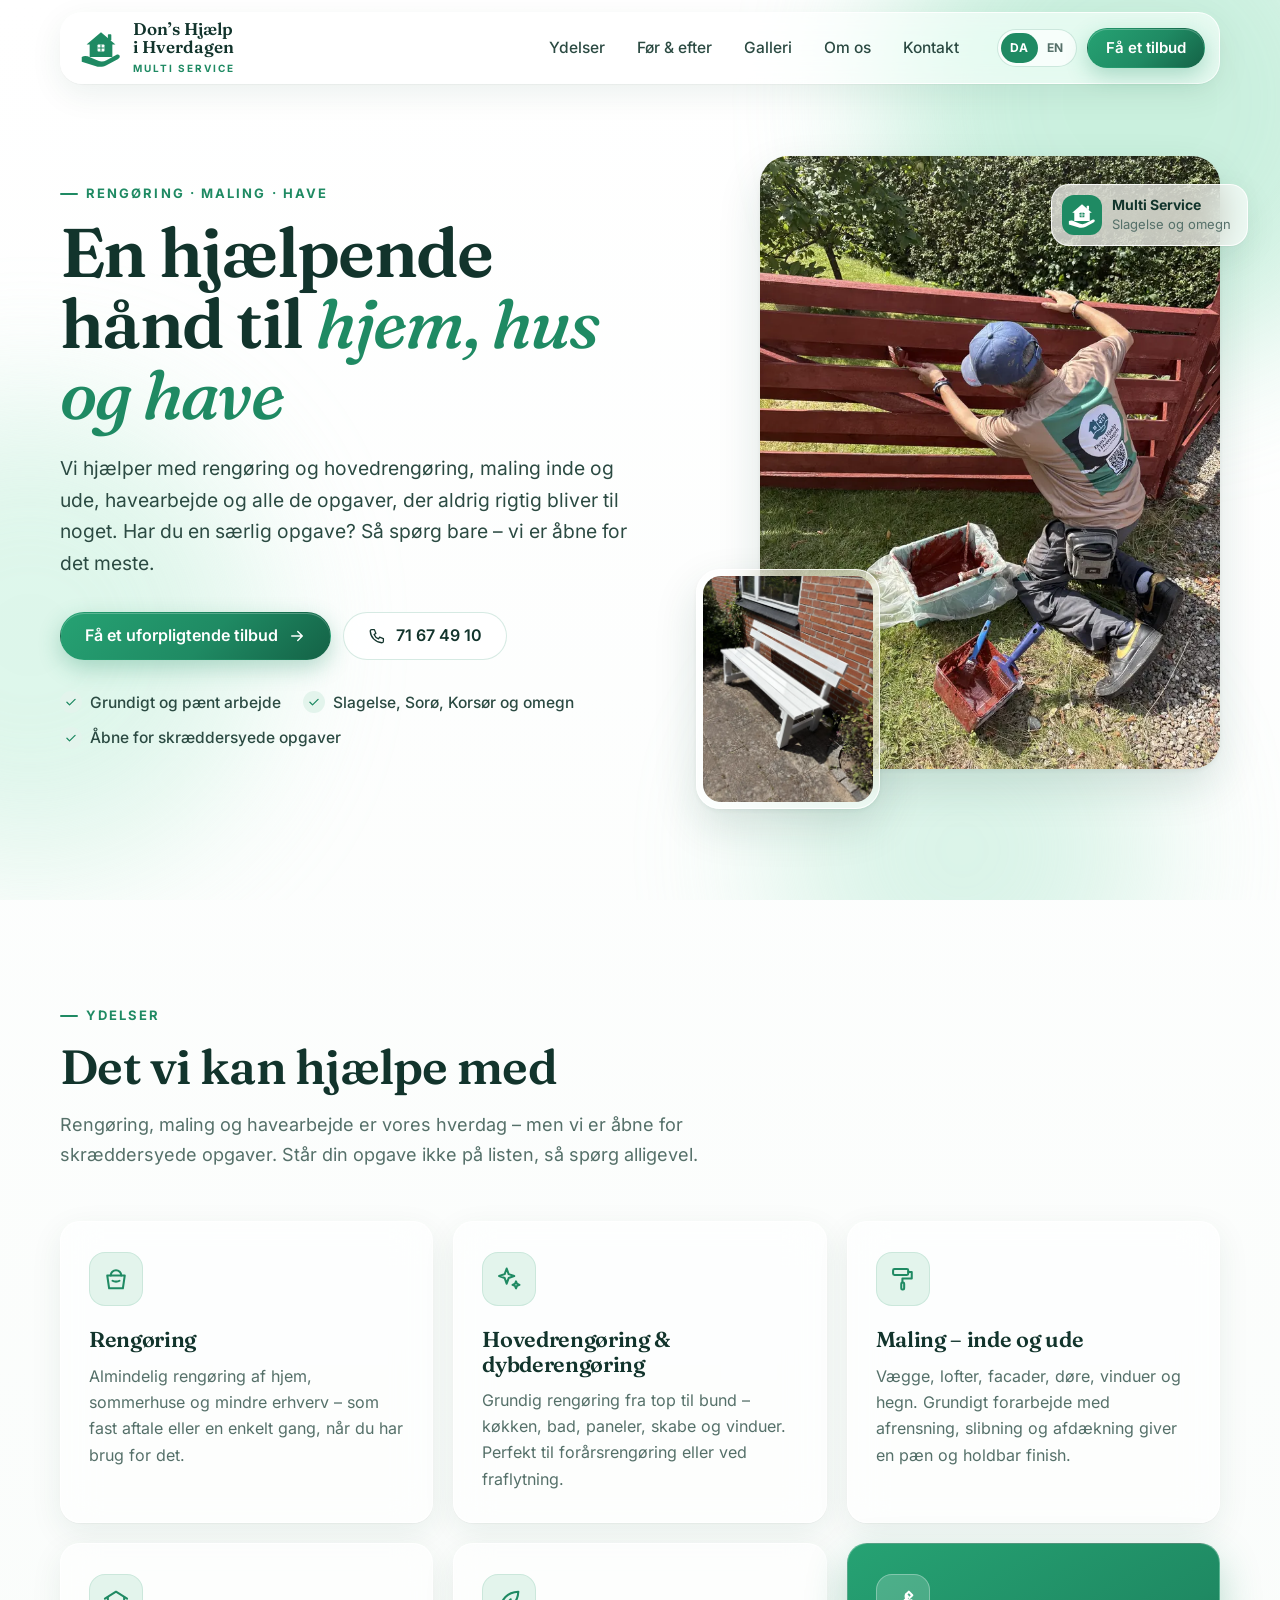
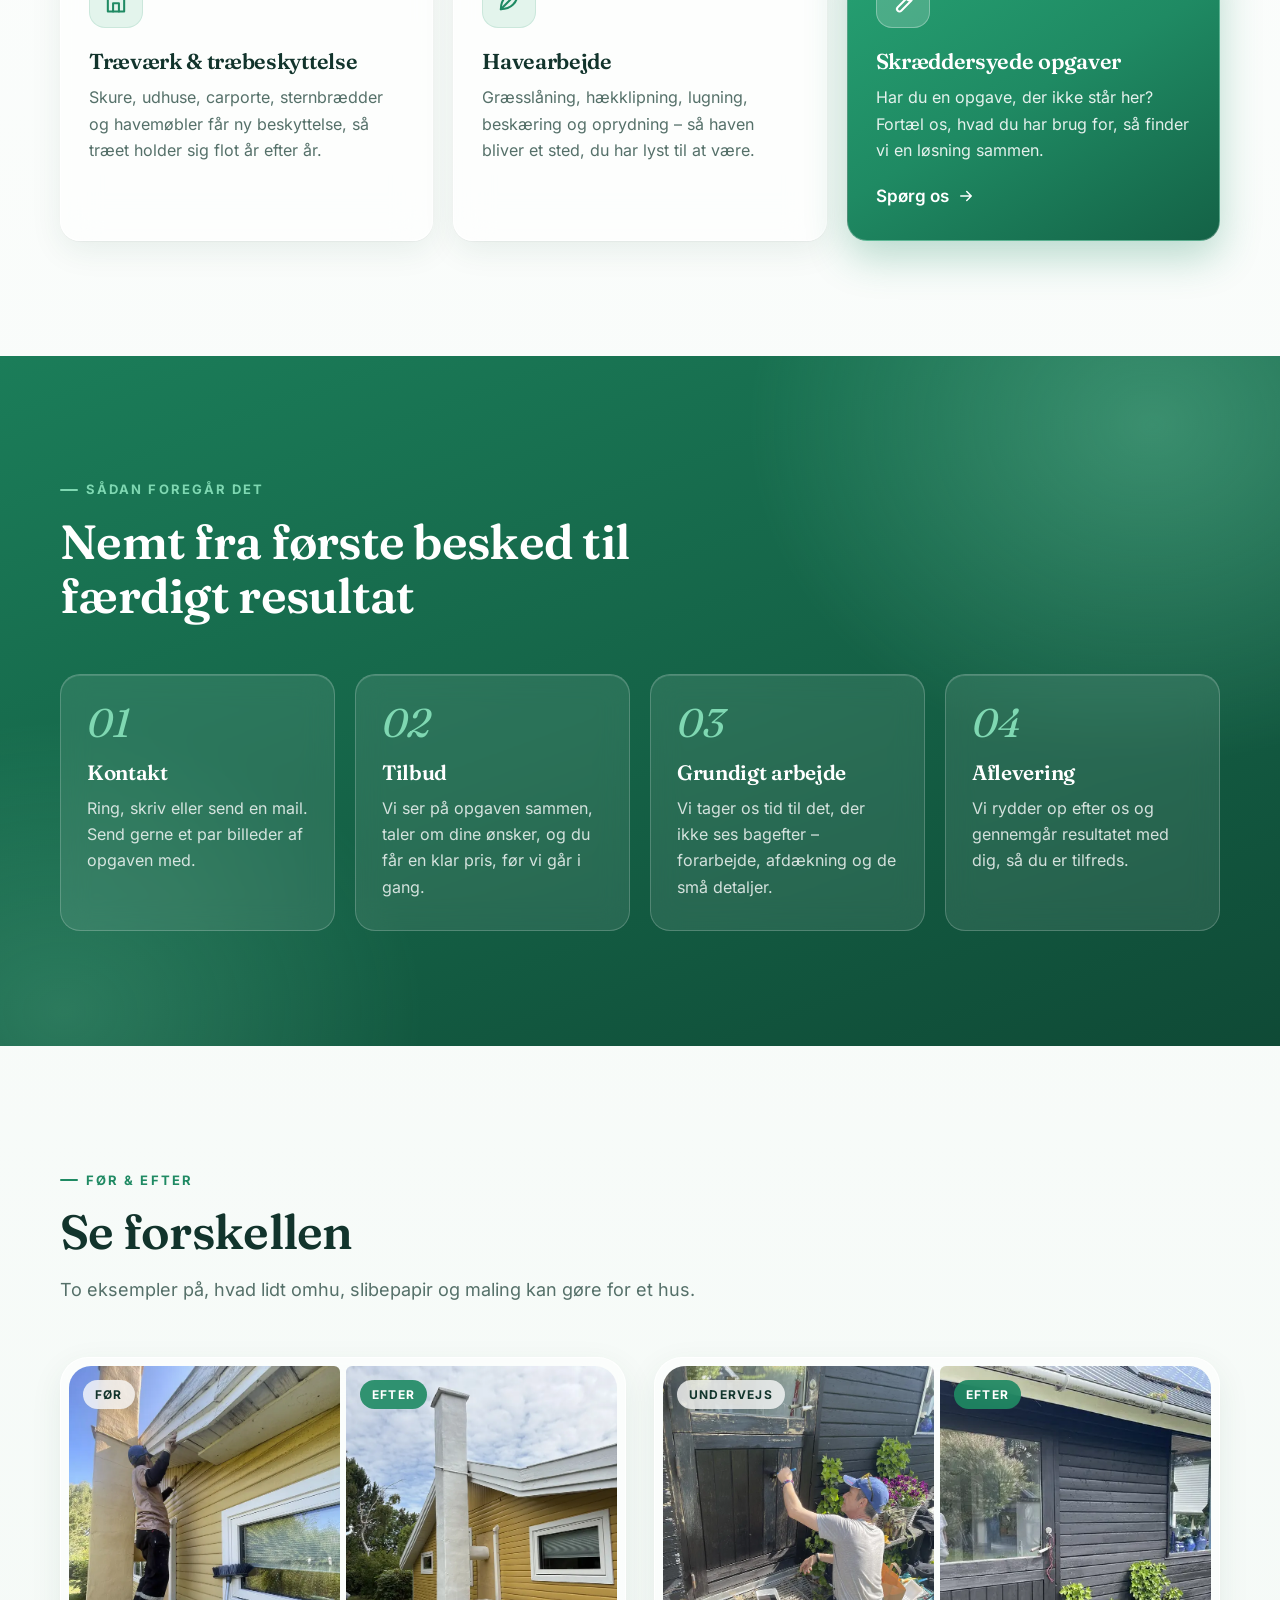
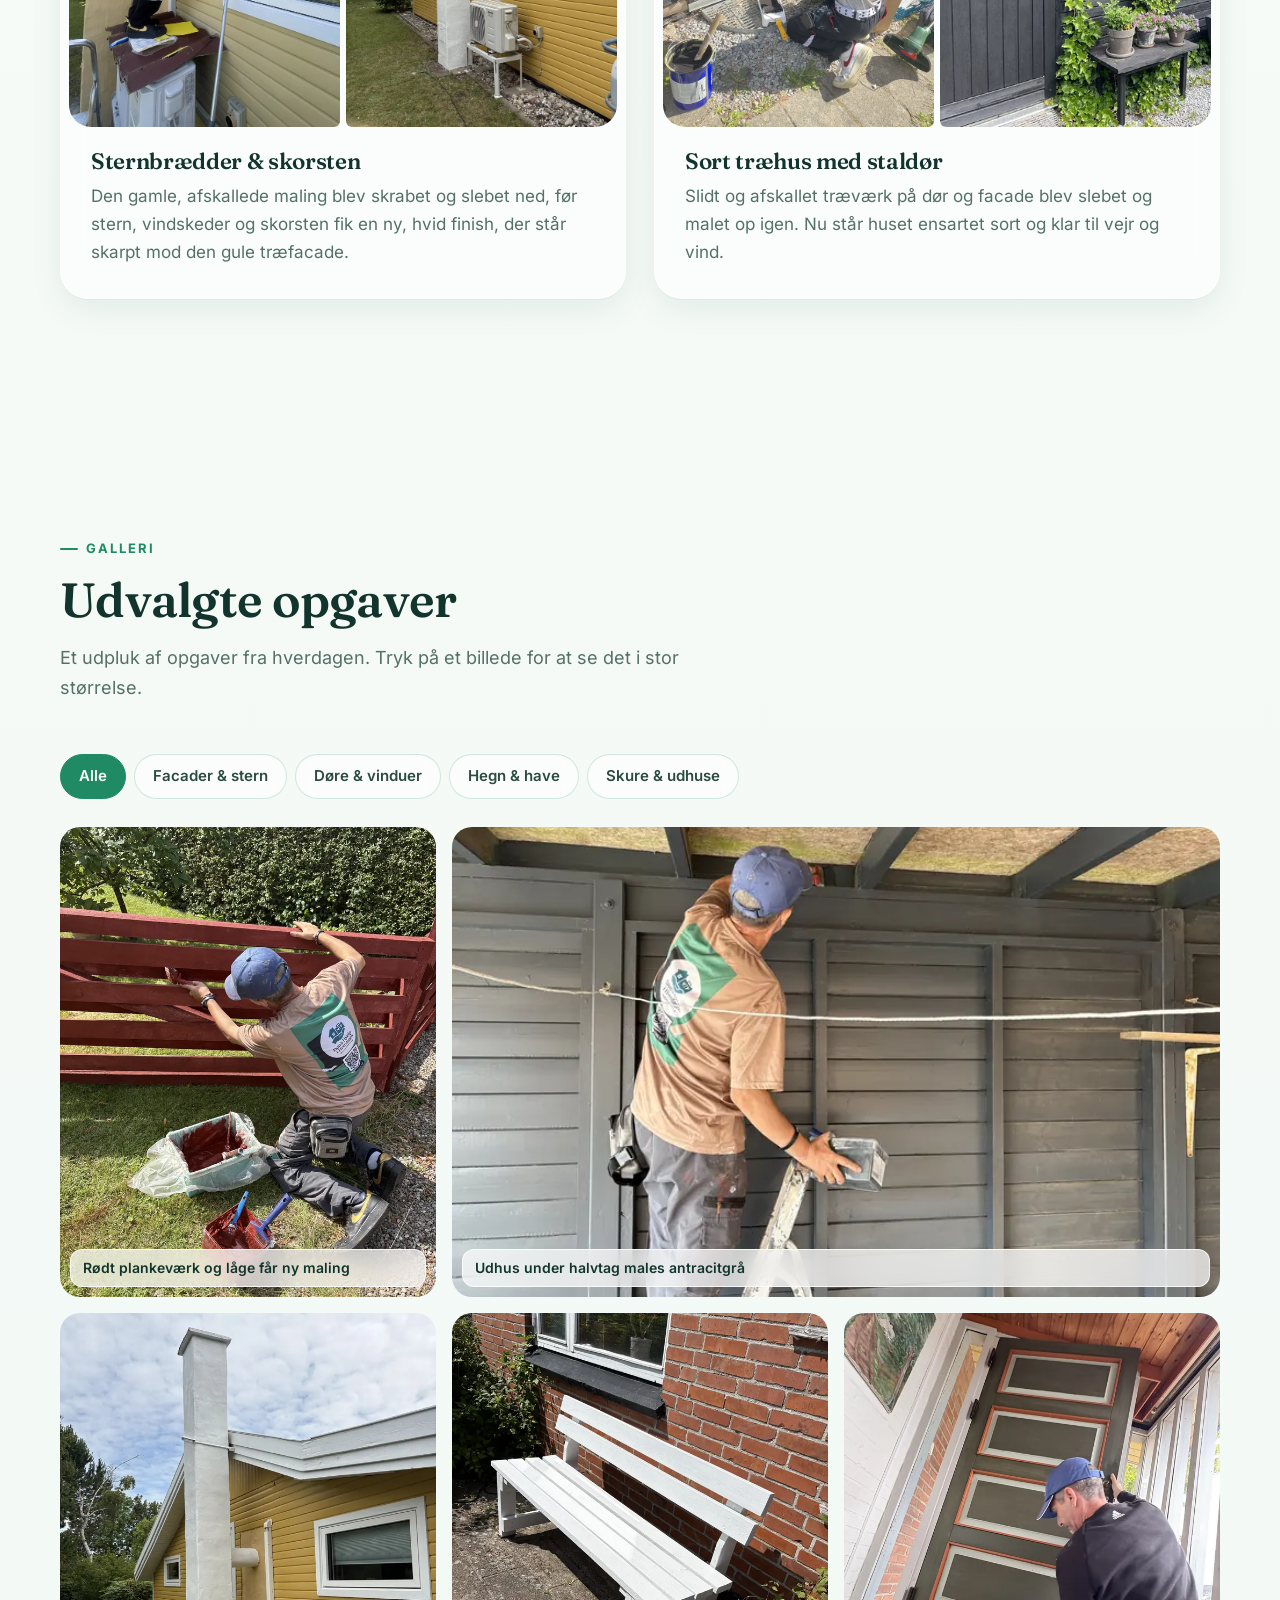
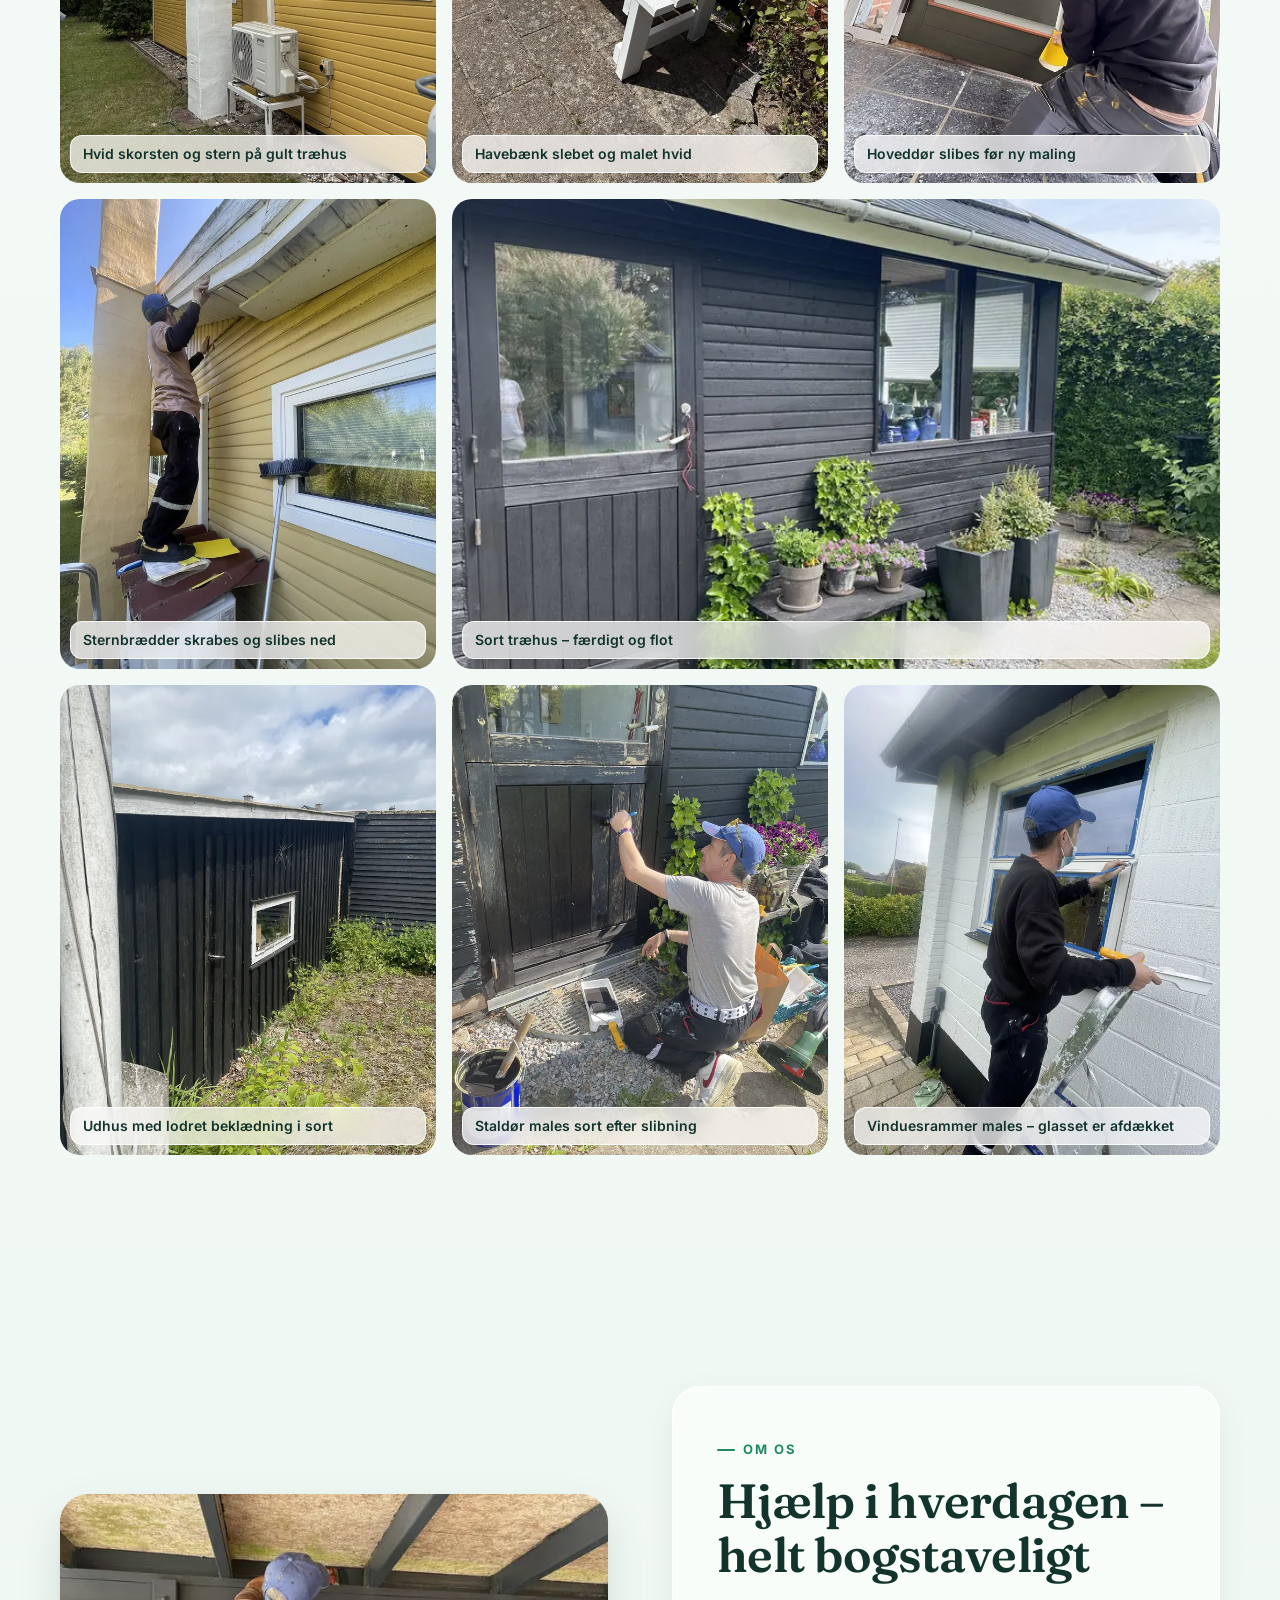
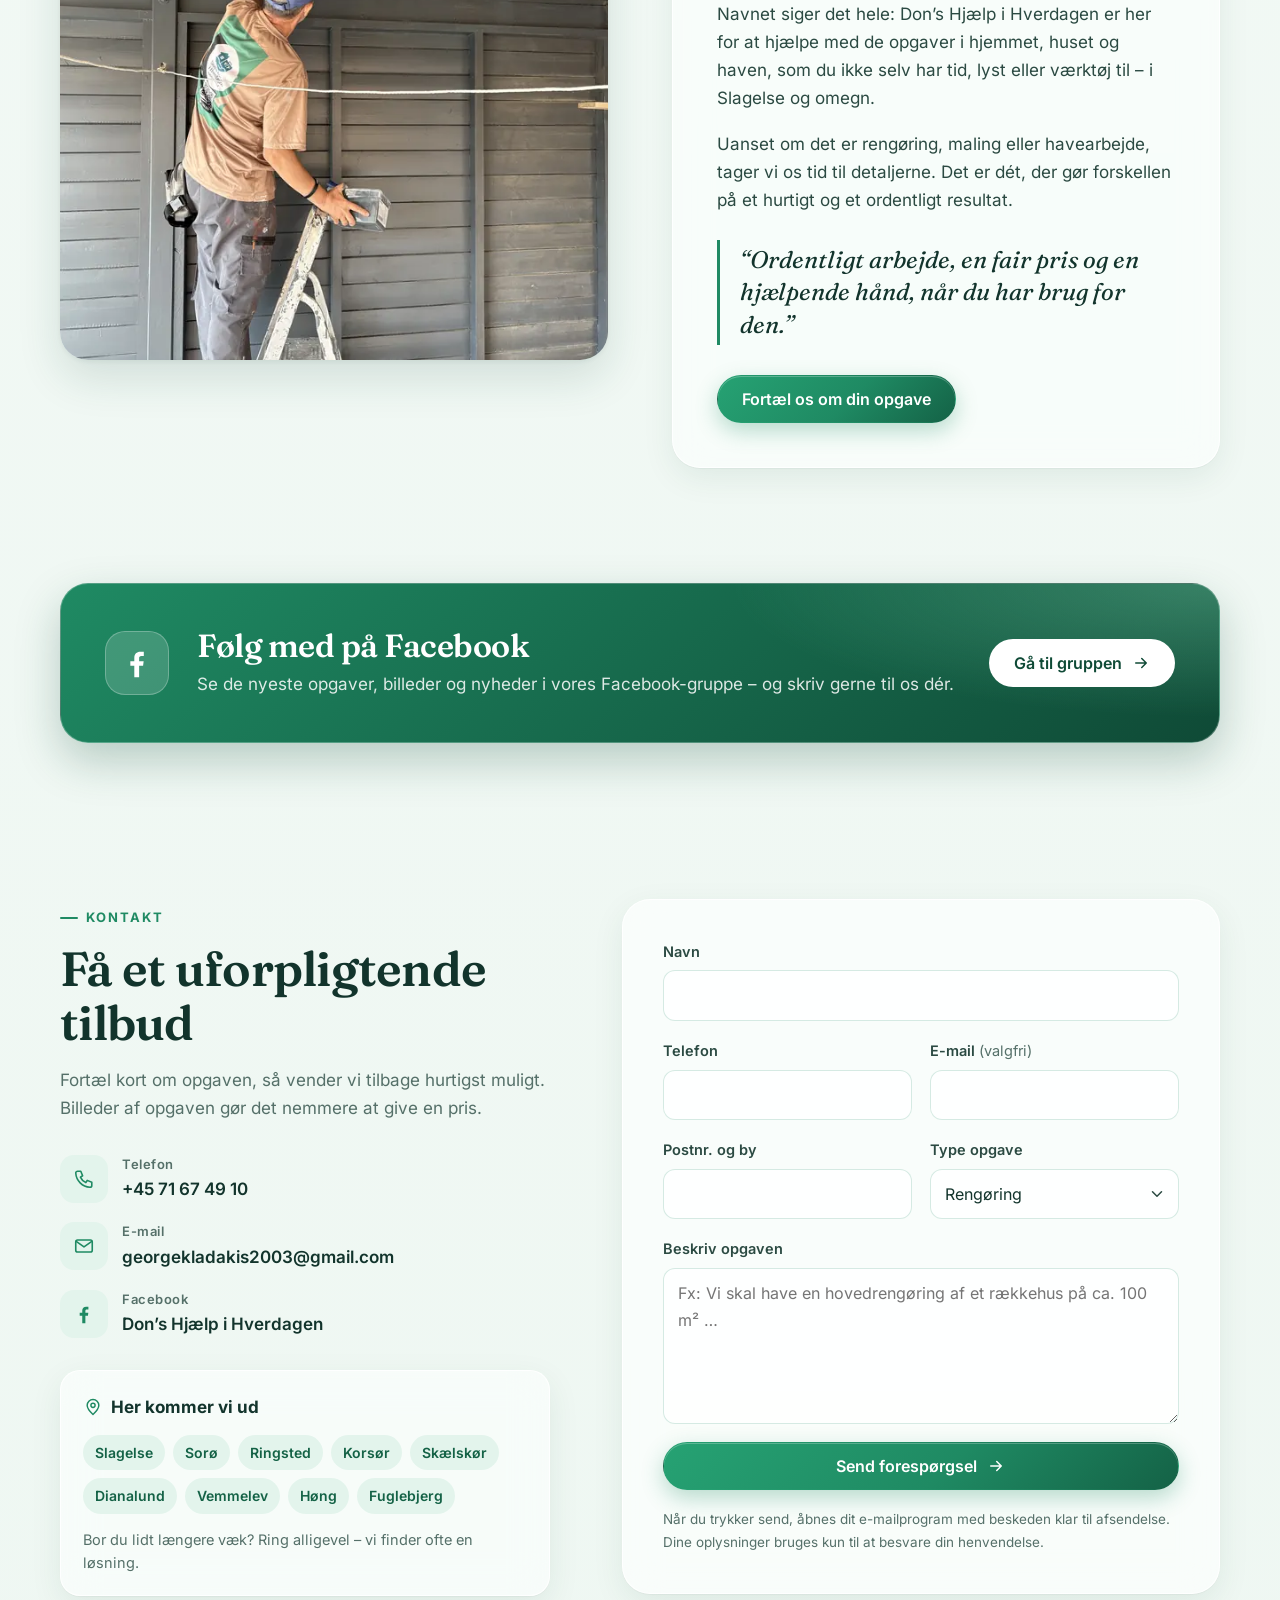
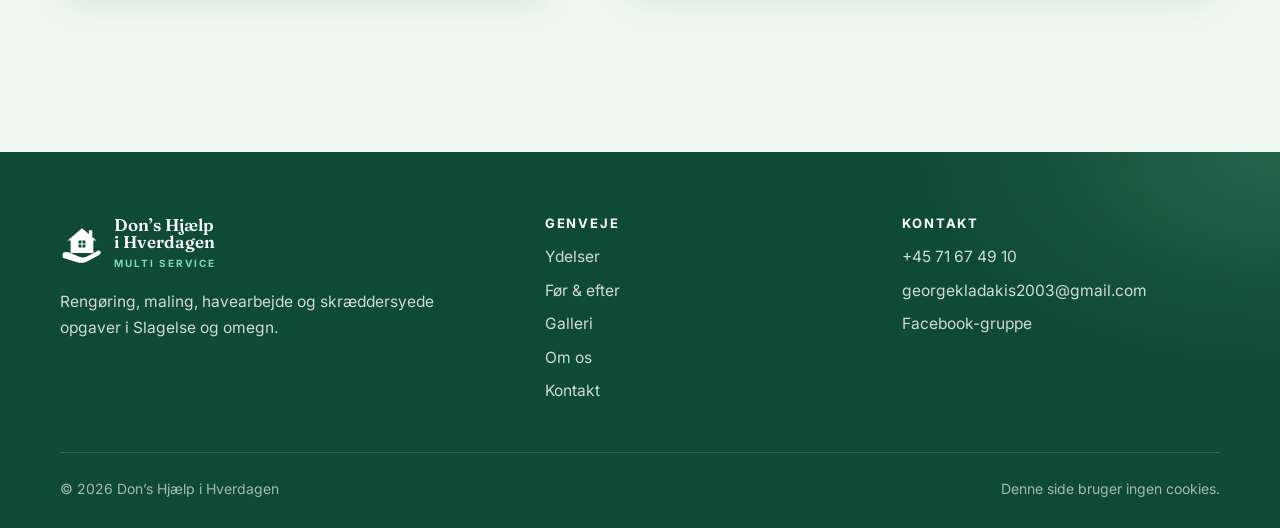
==== commit 70057ed6: "Set up site for donshjaelp.dk domain Add canonical URL, absolute Open Graph image, robots.txt and si" ====
--- a/dons-hjaelp-website/index.html
+++ b/dons-hjaelp-website/index.html
@@ -8,13 +8,16 @@
   <meta name="theme-color" content="#1f8a63">
   <link rel="icon" href="favicon.svg" type="image/svg+xml">
 
-  <!-- Open Graph (deling på Facebook m.m.). Skift til fuld URL, når siden har et domæne, fx https://www.ditdomæne.dk/img/og-image.jpg -->
+  <link rel="canonical" href="https://donshjaelp.dk/">
+
+  <!-- Open Graph (deling på Facebook m.m.) -->
+  <meta property="og:url" content="https://donshjaelp.dk/">
   <meta property="og:type" content="website">
   <meta property="og:locale" content="da_DK">
   <meta property="og:site_name" content="Don’s Hjælp i Hverdagen">
   <meta property="og:title" content="Don’s Hjælp i Hverdagen – Multi Service i Slagelse og omegn">
   <meta property="og:description" content="Rengøring, maling, havearbejde og skræddersyede opgaver.">
-  <meta property="og:image" content="img/og-image.jpg">
+  <meta property="og:image" content="https://donshjaelp.dk/img/og-image.jpg">
   <meta name="twitter:card" content="summary_large_image">
 
   <link rel="preload" href="fonts/fraunces-latin-wght-normal.woff2" as="font" type="font/woff2" crossorigin>
@@ -22,6 +25,7 @@
   <link rel="stylesheet" href="css/styles.css">
   <script>document.documentElement.classList.add('js');</script>
   <script src="js/main.js" defer></script>
+  <script src="js/brush.js" defer></script>
 
   <script type="application/ld+json">
   {
@@ -30,7 +34,8 @@
     "name": "Don’s Hjælp i Hverdagen",
     "alternateName": "Don’s Hjælp i Hverdagen – Multi Service",
     "description": "Multi service: rengøring, hovedrengøring, maling, havearbejde og skræddersyede opgaver.",
-    "image": "img/og-image.jpg",
+    "url": "https://donshjaelp.dk/",
+    "image": "https://donshjaelp.dk/img/og-image.jpg",
     "telephone": "+4571674910",
     "email": "georgekladakis2003@gmail.com",
     "areaServed": [
@@ -534,41 +539,6 @@
     <a class="btn btn-primary" href="#kontakt" data-i18n="mcta.quote">Få et tilbud</a>
   </div>
 
-  <!-- Pensel-overgang mellem sektioner -->
-  <div class="brush-wipe" aria-hidden="true">
-    <div class="bw-track">
-      <svg class="bw-paint" viewBox="0 0 1400 1000" preserveAspectRatio="none">
-        <defs>
-          <linearGradient id="bw-grad" x1="0" y1="0" x2="0" y2="1">
-            <stop offset="0" stop-color="#2aa476"/>
-            <stop offset=".5" stop-color="#1f8a63"/>
-            <stop offset="1" stop-color="#146246"/>
-          </linearGradient>
-        </defs>
-        <path fill="url(#bw-grad)" d="M1380 0 L1380 1000 L40 1000 L40 984 L28 984 L28 975 L90 975 L90 957 L90 957 L90 939 L28 939 L28 930 L34 930 L34 915 L56 915 L56 900 L90 900 L90 888 L10 888 L10 873 L60 873 L60 861 L56 861 L56 843 L10 843 L10 831 L48 831 L48 819 L34 819 L34 810 L34 810 L34 798 L90 798 L90 783 L90 783 L90 768 L40 768 L40 750 L34 750 L34 735 L90 735 L90 717 L34 717 L34 708 L28 708 L28 690 L90 690 L90 678 L34 678 L34 663 L48 663 L48 654 L28 654 L28 645 L34 645 L34 630 L28 630 L28 621 L74 621 L74 603 L60 603 L60 585 L60 585 L60 576 L22 576 L22 558 L60 558 L60 549 L22 549 L22 531 L56 531 L56 513 L56 513 L56 498 L74 498 L74 483 L22 483 L22 474 L90 474 L90 456 L34 456 L34 441 L34 441 L34 423 L22 423 L22 414 L60 414 L60 396 L74 396 L74 378 L40 378 L40 363 L56 363 L56 354 L48 354 L48 342 L48 342 L48 327 L74 327 L74 309 L56 309 L56 291 L74 291 L74 273 L28 273 L28 261 L56 261 L56 252 L56 252 L56 243 L40 243 L40 234 L74 234 L74 222 L22 222 L22 210 L40 210 L40 195 L56 195 L56 186 L34 186 L34 168 L60 168 L60 156 L10 156 L10 144 L10 144 L10 126 L56 126 L56 117 L48 117 L48 108 L10 108 L10 90 L22 90 L22 78 L22 78 L22 60 L90 60 L90 51 L10 51 L10 39 L40 39 L40 30 L74 30 L74 21 L22 21 L22 12 L90 12 L90 0 L74 0 L74 0 L1380 0 Z"/>
-        <g fill="none" stroke-linecap="round"><path d="M90 67 H515" stroke="#ffffff" stroke-opacity="0.07" stroke-width="2.7"/><path d="M309 106 H931" stroke="#ffffff" stroke-opacity="0.15" stroke-width="3.6"/><path d="M330 871 H719" stroke="#0b3f2c" stroke-opacity="0.08" stroke-width="2.7"/><path d="M111 474 H704" stroke="#0b3f2c" stroke-opacity="0.16" stroke-width="3.2"/><path d="M105 90 H611" stroke="#ffffff" stroke-opacity="0.08" stroke-width="4.4"/><path d="M150 516 H1022" stroke="#ffffff" stroke-opacity="0.09" stroke-width="3.9"/><path d="M191 756 H877" stroke="#0b3f2c" stroke-opacity="0.06" stroke-width="4.5"/><path d="M217 904 H650" stroke="#ffffff" stroke-opacity="0.11" stroke-width="3.3"/><path d="M407 612 H1162" stroke="#0b3f2c" stroke-opacity="0.07" stroke-width="2.3"/><path d="M160 737 H770" stroke="#ffffff" stroke-opacity="0.09" stroke-width="1.6"/><path d="M268 787 H684" stroke="#0b3f2c" stroke-opacity="0.12" stroke-width="2.7"/><path d="M220 950 H653" stroke="#ffffff" stroke-opacity="0.07" stroke-width="2.2"/><path d="M494 483 H1160" stroke="#0b3f2c" stroke-opacity="0.05" stroke-width="4.7"/><path d="M97 797 H794" stroke="#ffffff" stroke-opacity="0.15" stroke-width="4.2"/><path d="M139 478 H912" stroke="#0b3f2c" stroke-opacity="0.09" stroke-width="4.3"/><path d="M387 464 H738" stroke="#ffffff" stroke-opacity="0.07" stroke-width="5.0"/><path d="M458 155 H1242" stroke="#0b3f2c" stroke-opacity="0.07" stroke-width="4.4"/><path d="M214 656 H843" stroke="#ffffff" stroke-opacity="0.06" stroke-width="1.5"/><path d="M471 526 H1031" stroke="#ffffff" stroke-opacity="0.15" stroke-width="4.4"/><path d="M154 33 H754" stroke="#0b3f2c" stroke-opacity="0.13" stroke-width="2.6"/><path d="M87 831 H831" stroke="#0b3f2c" stroke-opacity="0.15" stroke-width="3.8"/><path d="M446 824 H825" stroke="#0b3f2c" stroke-opacity="0.07" stroke-width="3.3"/><path d="M328 774 H1093" stroke="#ffffff" stroke-opacity="0.07" stroke-width="2.0"/><path d="M203 556 H814" stroke="#ffffff" stroke-opacity="0.11" stroke-width="4.2"/><path d="M85 879 H500" stroke="#0b3f2c" stroke-opacity="0.05" stroke-width="1.8"/><path d="M394 561 H1242" stroke="#ffffff" stroke-opacity="0.10" stroke-width="3.6"/><path d="M259 691 H879" stroke="#0b3f2c" stroke-opacity="0.10" stroke-width="4.8"/><path d="M453 919 H874" stroke="#0b3f2c" stroke-opacity="0.10" stroke-width="3.0"/><path d="M92 443 H536" stroke="#ffffff" stroke-opacity="0.06" stroke-width="3.8"/><path d="M128 893 H858" stroke="#ffffff" stroke-opacity="0.12" stroke-width="2.0"/><path d="M157 963 H1028" stroke="#ffffff" stroke-opacity="0.09" stroke-width="3.2"/><path d="M250 165 H859" stroke="#0b3f2c" stroke-opacity="0.09" stroke-width="2.2"/><path d="M221 96 H724" stroke="#0b3f2c" stroke-opacity="0.10" stroke-width="4.0"/><path d="M335 333 H942" stroke="#ffffff" stroke-opacity="0.06" stroke-width="4.9"/><path d="M106 967 H565" stroke="#0b3f2c" stroke-opacity="0.05" stroke-width="4.2"/><path d="M421 753 H1230" stroke="#0b3f2c" stroke-opacity="0.12" stroke-width="4.8"/><path d="M464 153 H1107" stroke="#ffffff" stroke-opacity="0.13" stroke-width="1.8"/><path d="M141 797 H978" stroke="#ffffff" stroke-opacity="0.08" stroke-width="1.6"/><path d="M97 799 H911" stroke="#0b3f2c" stroke-opacity="0.06" stroke-width="4.5"/><path d="M497 16 H1048" stroke="#ffffff" stroke-opacity="0.15" stroke-width="3.7"/><path d="M165 527 H531" stroke="#ffffff" stroke-opacity="0.07" stroke-width="1.7"/><path d="M337 928 H955" stroke="#ffffff" stroke-opacity="0.07" stroke-width="3.1"/><path d="M414 273 H1310" stroke="#ffffff" stroke-opacity="0.05" stroke-width="1.6"/><path d="M168 514 H736" stroke="#0b3f2c" stroke-opacity="0.12" stroke-width="3.8"/><path d="M451 545 H1333" stroke="#ffffff" stroke-opacity="0.08" stroke-width="2.3"/><path d="M426 344 H1150" stroke="#0b3f2c" stroke-opacity="0.12" stroke-width="2.9"/><path d="M428 977 H737" stroke="#0b3f2c" stroke-opacity="0.12" stroke-width="4.6"/><path d="M97 167 H902" stroke="#0b3f2c" stroke-opacity="0.15" stroke-width="3.8"/><path d="M365 598 H692" stroke="#ffffff" stroke-opacity="0.07" stroke-width="2.4"/><path d="M483 266 H1367" stroke="#0b3f2c" stroke-opacity="0.11" stroke-width="2.4"/><path d="M141 221 H642" stroke="#ffffff" stroke-opacity="0.06" stroke-width="2.5"/><path d="M402 251 H756" stroke="#ffffff" stroke-opacity="0.14" stroke-width="2.0"/><path d="M192 395 H870" stroke="#ffffff" stroke-opacity="0.06" stroke-width="4.9"/><path d="M375 656 H1202" stroke="#0b3f2c" stroke-opacity="0.09" stroke-width="2.6"/><path d="M379 153 H1065" stroke="#0b3f2c" stroke-opacity="0.05" stroke-width="4.4"/><path d="M417 732 H801" stroke="#ffffff" stroke-opacity="0.11" stroke-width="3.3"/><path d="M317 823 H1153" stroke="#ffffff" stroke-opacity="0.13" stroke-width="3.9"/><path d="M78 89 H761" stroke="#0b3f2c" stroke-opacity="0.16" stroke-width="2.8"/><path d="M336 558 H1012" stroke="#ffffff" stroke-opacity="0.12" stroke-width="3.2"/><path d="M91 457 H950" stroke="#ffffff" stroke-opacity="0.15" stroke-width="1.8"/><path d="M268 743 H1054" stroke="#ffffff" stroke-opacity="0.14" stroke-width="2.3"/><path d="M346 233 H922" stroke="#0b3f2c" stroke-opacity="0.14" stroke-width="1.8"/><path d="M331 764 H1017" stroke="#0b3f2c" stroke-opacity="0.06" stroke-width="2.0"/><path d="M365 650 H1038" stroke="#0b3f2c" stroke-opacity="0.06" stroke-width="3.2"/><path d="M356 271 H1071" stroke="#0b3f2c" stroke-opacity="0.12" stroke-width="2.5"/><path d="M265 465 H636" stroke="#ffffff" stroke-opacity="0.15" stroke-width="2.2"/><path d="M68 932 H643" stroke="#0b3f2c" stroke-opacity="0.14" stroke-width="4.9"/><path d="M230 989 H1080" stroke="#ffffff" stroke-opacity="0.15" stroke-width="1.8"/><path d="M291 145 H1162" stroke="#0b3f2c" stroke-opacity="0.06" stroke-width="4.4"/><path d="M369 883 H808" stroke="#ffffff" stroke-opacity="0.15" stroke-width="3.2"/></g>
-      </svg>
-      <svg class="bw-bristles" viewBox="0 0 100 1000" preserveAspectRatio="none">
-        <rect x="12" y="0" width="88" height="1000" fill="#1f8a63"/>
-        <g stroke-linecap="round"><path d="M17.1 -1.4 H100" stroke="#2aa476" stroke-width="5.6"/><path d="M7.5 8.1 H100" stroke="#2aa476" stroke-width="5.3"/><path d="M0.0 15.6 H100" stroke="#15694b" stroke-width="7.4"/><path d="M16.7 19.9 H100" stroke="#1a7a57" stroke-width="7.6"/><path d="M6.7 27.7 H100" stroke="#2aa476" stroke-width="5.6"/><path d="M1.4 37.2 H100" stroke="#2aa476" stroke-width="7.0"/><path d="M5.1 44.3 H100" stroke="#1a7a57" stroke-width="7.3"/><path d="M16.8 49.1 H100" stroke="#22946a" stroke-width="7.9"/><path d="M5.7 56.9 H100" stroke="#15694b" stroke-width="7.1"/><path d="M0.5 64.0 H100" stroke="#2aa476" stroke-width="7.7"/><path d="M9.9 73.2 H100" stroke="#1a7a57" stroke-width="4.2"/><path d="M8.1 79.5 H100" stroke="#22946a" stroke-width="6.6"/><path d="M0.9 84.9 H100" stroke="#22946a" stroke-width="4.7"/><path d="M5.1 92.5 H100" stroke="#15694b" stroke-width="7.0"/><path d="M4.7 101.9 H100" stroke="#22946a" stroke-width="5.2"/><path d="M7.1 107.4 H100" stroke="#22946a" stroke-width="6.6"/><path d="M9.0 112.6 H100" stroke="#2aa476" stroke-width="6.2"/><path d="M6.0 121.2 H100" stroke="#2aa476" stroke-width="5.7"/><path d="M4.4 128.8 H100" stroke="#22946a" stroke-width="5.4"/><path d="M4.3 134.1 H100" stroke="#15694b" stroke-width="7.2"/><path d="M0.4 141.7 H100" stroke="#2aa476" stroke-width="5.5"/><path d="M3.8 151.0 H100" stroke="#15694b" stroke-width="5.4"/><path d="M5.0 155.4 H100" stroke="#15694b" stroke-width="4.5"/><path d="M11.3 164.3 H100" stroke="#22946a" stroke-width="4.4"/><path d="M6.9 173.0 H100" stroke="#2aa476" stroke-width="5.7"/><path d="M14.7 177.8 H100" stroke="#1a7a57" stroke-width="4.5"/><path d="M13.7 185.4 H100" stroke="#2aa476" stroke-width="7.9"/><path d="M1.3 192.8 H100" stroke="#2aa476" stroke-width="7.9"/><path d="M2.0 199.0 H100" stroke="#22946a" stroke-width="4.6"/><path d="M2.0 209.0 H100" stroke="#2aa476" stroke-width="4.3"/><path d="M0.0 215.4 H100" stroke="#22946a" stroke-width="4.9"/><path d="M11.6 223.1 H100" stroke="#15694b" stroke-width="7.8"/><path d="M9.5 229.1 H100" stroke="#2aa476" stroke-width="6.8"/><path d="M1.3 234.2 H100" stroke="#22946a" stroke-width="5.6"/><path d="M10.8 241.8 H100" stroke="#1a7a57" stroke-width="6.1"/><path d="M5.0 252.0 H100" stroke="#15694b" stroke-width="6.6"/><path d="M8.6 258.7 H100" stroke="#22946a" stroke-width="6.2"/><path d="M7.4 262.4 H100" stroke="#15694b" stroke-width="4.2"/><path d="M15.9 270.2 H100" stroke="#2aa476" stroke-width="4.3"/><path d="M7.6 277.5 H100" stroke="#15694b" stroke-width="4.9"/><path d="M6.1 283.9 H100" stroke="#2aa476" stroke-width="5.4"/><path d="M0.1 292.4 H100" stroke="#15694b" stroke-width="7.0"/><path d="M3.7 300.0 H100" stroke="#22946a" stroke-width="5.2"/><path d="M4.2 308.4 H100" stroke="#22946a" stroke-width="5.1"/><path d="M2.0 315.8 H100" stroke="#2aa476" stroke-width="6.4"/><path d="M8.7 323.0 H100" stroke="#1a7a57" stroke-width="7.8"/><path d="M7.1 327.2 H100" stroke="#22946a" stroke-width="4.1"/><path d="M7.5 336.1 H100" stroke="#1a7a57" stroke-width="4.7"/><path d="M12.8 342.7 H100" stroke="#15694b" stroke-width="6.9"/><path d="M16.8 352.0 H100" stroke="#15694b" stroke-width="4.8"/><path d="M9.4 357.8 H100" stroke="#2aa476" stroke-width="4.1"/><path d="M6.8 364.9 H100" stroke="#15694b" stroke-width="7.9"/><path d="M2.0 371.2 H100" stroke="#1a7a57" stroke-width="5.1"/><path d="M17.2 378.0 H100" stroke="#1a7a57" stroke-width="6.2"/><path d="M6.8 386.7 H100" stroke="#15694b" stroke-width="7.3"/><path d="M0.9 392.6 H100" stroke="#2aa476" stroke-width="4.8"/><path d="M8.0 400.2 H100" stroke="#15694b" stroke-width="5.5"/><path d="M0.5 408.7 H100" stroke="#2aa476" stroke-width="5.0"/><path d="M7.3 414.8 H100" stroke="#2aa476" stroke-width="4.1"/><path d="M16.6 419.7 H100" stroke="#15694b" stroke-width="4.8"/><path d="M10.9 426.8 H100" stroke="#15694b" stroke-width="5.1"/><path d="M11.1 437.5 H100" stroke="#15694b" stroke-width="7.0"/><path d="M16.6 443.6 H100" stroke="#15694b" stroke-width="4.0"/><path d="M16.5 451.0 H100" stroke="#1a7a57" stroke-width="4.1"/><path d="M8.6 456.1 H100" stroke="#2aa476" stroke-width="7.8"/><path d="M4.5 463.8 H100" stroke="#2aa476" stroke-width="7.3"/><path d="M8.9 470.0 H100" stroke="#1a7a57" stroke-width="7.2"/><path d="M14.8 479.5 H100" stroke="#22946a" stroke-width="6.4"/><path d="M5.8 485.0 H100" stroke="#15694b" stroke-width="7.1"/><path d="M9.2 493.2 H100" stroke="#2aa476" stroke-width="7.0"/><path d="M1.2 499.0 H100" stroke="#1a7a57" stroke-width="5.9"/><path d="M2.9 507.3 H100" stroke="#2aa476" stroke-width="7.5"/><path d="M4.8 516.2 H100" stroke="#1a7a57" stroke-width="4.8"/><path d="M17.8 521.1 H100" stroke="#2aa476" stroke-width="4.7"/><path d="M8.3 527.1 H100" stroke="#22946a" stroke-width="7.0"/><path d="M12.0 537.1 H100" stroke="#1a7a57" stroke-width="7.1"/><path d="M5.0 542.0 H100" stroke="#15694b" stroke-width="5.5"/><path d="M3.6 551.0 H100" stroke="#22946a" stroke-width="4.7"/><path d="M5.1 556.1 H100" stroke="#22946a" stroke-width="5.3"/><path d="M17.9 563.9 H100" stroke="#22946a" stroke-width="6.6"/><path d="M8.4 569.8 H100" stroke="#1a7a57" stroke-width="4.4"/><path d="M14.7 578.5 H100" stroke="#2aa476" stroke-width="7.7"/><path d="M5.3 583.9 H100" stroke="#1a7a57" stroke-width="4.2"/><path d="M14.9 593.3 H100" stroke="#22946a" stroke-width="7.7"/><path d="M15.6 599.5 H100" stroke="#2aa476" stroke-width="6.4"/><path d="M12.0 608.2 H100" stroke="#1a7a57" stroke-width="4.4"/><path d="M11.2 614.7 H100" stroke="#22946a" stroke-width="4.1"/><path d="M0.8 620.8 H100" stroke="#15694b" stroke-width="4.2"/><path d="M16.5 629.5 H100" stroke="#1a7a57" stroke-width="7.3"/><path d="M6.7 635.4 H100" stroke="#15694b" stroke-width="4.3"/><path d="M8.9 641.0 H100" stroke="#2aa476" stroke-width="4.3"/><path d="M7.1 648.4 H100" stroke="#22946a" stroke-width="6.6"/><path d="M2.9 655.5 H100" stroke="#15694b" stroke-width="5.6"/><path d="M5.5 663.4 H100" stroke="#1a7a57" stroke-width="5.2"/><path d="M6.4 671.7 H100" stroke="#2aa476" stroke-width="4.1"/><path d="M14.4 679.6 H100" stroke="#22946a" stroke-width="5.6"/><path d="M17.0 685.3 H100" stroke="#2aa476" stroke-width="7.6"/><path d="M14.8 692.6 H100" stroke="#2aa476" stroke-width="6.3"/><path d="M13.9 699.5 H100" stroke="#22946a" stroke-width="4.1"/><path d="M11.5 707.3 H100" stroke="#2aa476" stroke-width="4.4"/><path d="M6.7 714.8 H100" stroke="#22946a" stroke-width="4.6"/><path d="M9.4 720.6 H100" stroke="#1a7a57" stroke-width="4.4"/><path d="M14.5 728.5 H100" stroke="#22946a" stroke-width="5.2"/><path d="M0.8 737.1 H100" stroke="#2aa476" stroke-width="5.3"/><path d="M11.5 743.3 H100" stroke="#1a7a57" stroke-width="7.6"/><path d="M14.8 750.5 H100" stroke="#22946a" stroke-width="6.6"/><path d="M11.2 758.6 H100" stroke="#22946a" stroke-width="7.3"/><path d="M3.9 763.0 H100" stroke="#2aa476" stroke-width="7.8"/><path d="M6.5 770.1 H100" stroke="#22946a" stroke-width="5.0"/><path d="M16.2 779.5 H100" stroke="#1a7a57" stroke-width="7.5"/><path d="M12.1 787.1 H100" stroke="#15694b" stroke-width="4.5"/><path d="M9.9 793.3 H100" stroke="#15694b" stroke-width="6.6"/><path d="M4.5 799.2 H100" stroke="#2aa476" stroke-width="6.6"/><path d="M7.9 806.9 H100" stroke="#1a7a57" stroke-width="4.0"/><path d="M8.4 816.2 H100" stroke="#2aa476" stroke-width="7.1"/><path d="M8.2 822.5 H100" stroke="#22946a" stroke-width="7.2"/><path d="M1.2 828.2 H100" stroke="#15694b" stroke-width="5.7"/><path d="M8.0 834.1 H100" stroke="#1a7a57" stroke-width="4.2"/><path d="M16.6 841.4 H100" stroke="#15694b" stroke-width="7.1"/><path d="M1.0 850.0 H100" stroke="#2aa476" stroke-width="6.6"/><path d="M0.5 858.3 H100" stroke="#1a7a57" stroke-width="8.0"/><path d="M14.7 865.2 H100" stroke="#22946a" stroke-width="4.5"/><path d="M5.2 873.0 H100" stroke="#22946a" stroke-width="6.7"/><path d="M4.0 879.5 H100" stroke="#15694b" stroke-width="6.4"/><path d="M5.8 884.7 H100" stroke="#15694b" stroke-width="7.6"/><path d="M4.6 892.7 H100" stroke="#2aa476" stroke-width="4.8"/><path d="M9.1 899.1 H100" stroke="#15694b" stroke-width="5.5"/><path d="M7.3 905.9 H100" stroke="#15694b" stroke-width="6.7"/><path d="M3.0 915.9 H100" stroke="#15694b" stroke-width="4.5"/><path d="M11.5 921.6 H100" stroke="#15694b" stroke-width="7.9"/><path d="M9.4 928.4 H100" stroke="#1a7a57" stroke-width="5.0"/><path d="M15.4 935.9 H100" stroke="#15694b" stroke-width="5.1"/><path d="M10.4 944.8 H100" stroke="#15694b" stroke-width="5.3"/><path d="M4.1 948.3 H100" stroke="#1a7a57" stroke-width="5.2"/><path d="M5.6 957.2 H100" stroke="#15694b" stroke-width="6.9"/><path d="M4.0 965.3 H100" stroke="#15694b" stroke-width="6.5"/><path d="M9.2 971.2 H100" stroke="#1a7a57" stroke-width="4.5"/><path d="M11.8 977.5 H100" stroke="#1a7a57" stroke-width="4.2"/><path d="M5.5 986.0 H100" stroke="#15694b" stroke-width="6.1"/><path d="M5.4 992.5 H100" stroke="#22946a" stroke-width="4.8"/></g>
-        <rect x="70" y="0" width="30" height="1000" fill="#c9b48f"/>
-        <rect x="70" y="0" width="30" height="1000" fill="url(#bw-bristle-shade)"/>
-        <defs><linearGradient id="bw-bristle-shade" x1="0" x2="1"><stop offset="0" stop-color="#1f8a63" stop-opacity=".9"/><stop offset="1" stop-color="#1f8a63" stop-opacity="0"/></linearGradient></defs>
-      </svg>
-      <div class="bw-ferrule"></div>
-      <svg class="bw-handle" viewBox="0 0 400 120" aria-hidden="true">
-        <defs>
-          <linearGradient id="bw-wood" x1="0" y1="0" x2="0" y2="1">
-            <stop offset="0" stop-color="#2aa476"/><stop offset=".5" stop-color="#1b7d59"/><stop offset="1" stop-color="#0f4a36"/>
-          </linearGradient>
-        </defs>
-        <path d="M0 18 H120 C170 18 190 40 260 40 H372 A20 20 0 0 1 372 80 H260 C190 80 170 102 120 102 H0 Z" fill="url(#bw-wood)"/>
-        <circle cx="360" cy="60" r="8" fill="#ffffff" fill-opacity=".85"/>
-        <path d="M0 18 H120 C170 18 190 40 260 40" fill="none" stroke="#fff" stroke-width="3" stroke-opacity=".35"/>
-      </svg>
-    </div>
-  </div>
-
   <!-- Lysboks til galleriet -->
   <dialog class="lightbox" id="lightbox" aria-label="Billedvisning" data-i18n-attr="aria-label=lb.label">
     <button type="button" class="lb-btn lb-close" aria-label="Luk" data-i18n-attr="aria-label=lb.close"><svg aria-hidden="true"><use href="#i-close"/></svg></button>
--- a/dons-hjaelp-website/css/styles.css
+++ b/dons-hjaelp-website/css/styles.css
@@ -580,35 +580,6 @@
   .site-footer { padding-bottom: calc(110px + env(safe-area-inset-bottom)); }
 }
 
-/* ---------- Pensel-overgang ---------- */
-.brush-wipe {
-  position: fixed; inset: 0; z-index: 120;
-  pointer-events: none; overflow: hidden;
-  visibility: hidden;
-}
-.brush-wipe.is-active { visibility: visible; pointer-events: auto; }
-.bw-track {
-  position: absolute; top: -5vh; bottom: -5vh; left: 0;
-  width: 160vw;
-  transform: translateX(-185vw);
-  will-change: transform;
-}
-.bw-paint { position: absolute; top: 0; left: 0; width: 140vw; height: 100%; }
-.bw-bristles { position: absolute; top: 0; left: 138vw; width: max(4vw, 34px); height: 100%; }
-.bw-ferrule {
-  position: absolute; top: 0; height: 100%;
-  left: calc(138vw + max(4vw, 34px) - 2px); width: max(2.2vw, 18px);
-  background: linear-gradient(90deg, #b9c3c0, #f4f7f6 35%, #d5ddda 60%, #8e9a96);
-  box-shadow: inset 0 0 0 1px rgba(0, 0, 0, .06);
-}
-.bw-handle {
-  position: absolute; top: 50%;
-  left: calc(138vw + max(4vw, 34px) + max(2.2vw, 18px) - 4px);
-  width: clamp(140px, 18vw, 320px); height: auto;
-  transform: translateY(-50%);
-  filter: drop-shadow(0 10px 16px rgba(10, 50, 36, .25));
-}
-
 /* ---------- Reveal on scroll ---------- */
 @media (prefers-reduced-motion: no-preference) {
   .js .reveal { opacity: 0; transform: translateY(18px); transition: opacity .7s ease, transform .7s ease; }
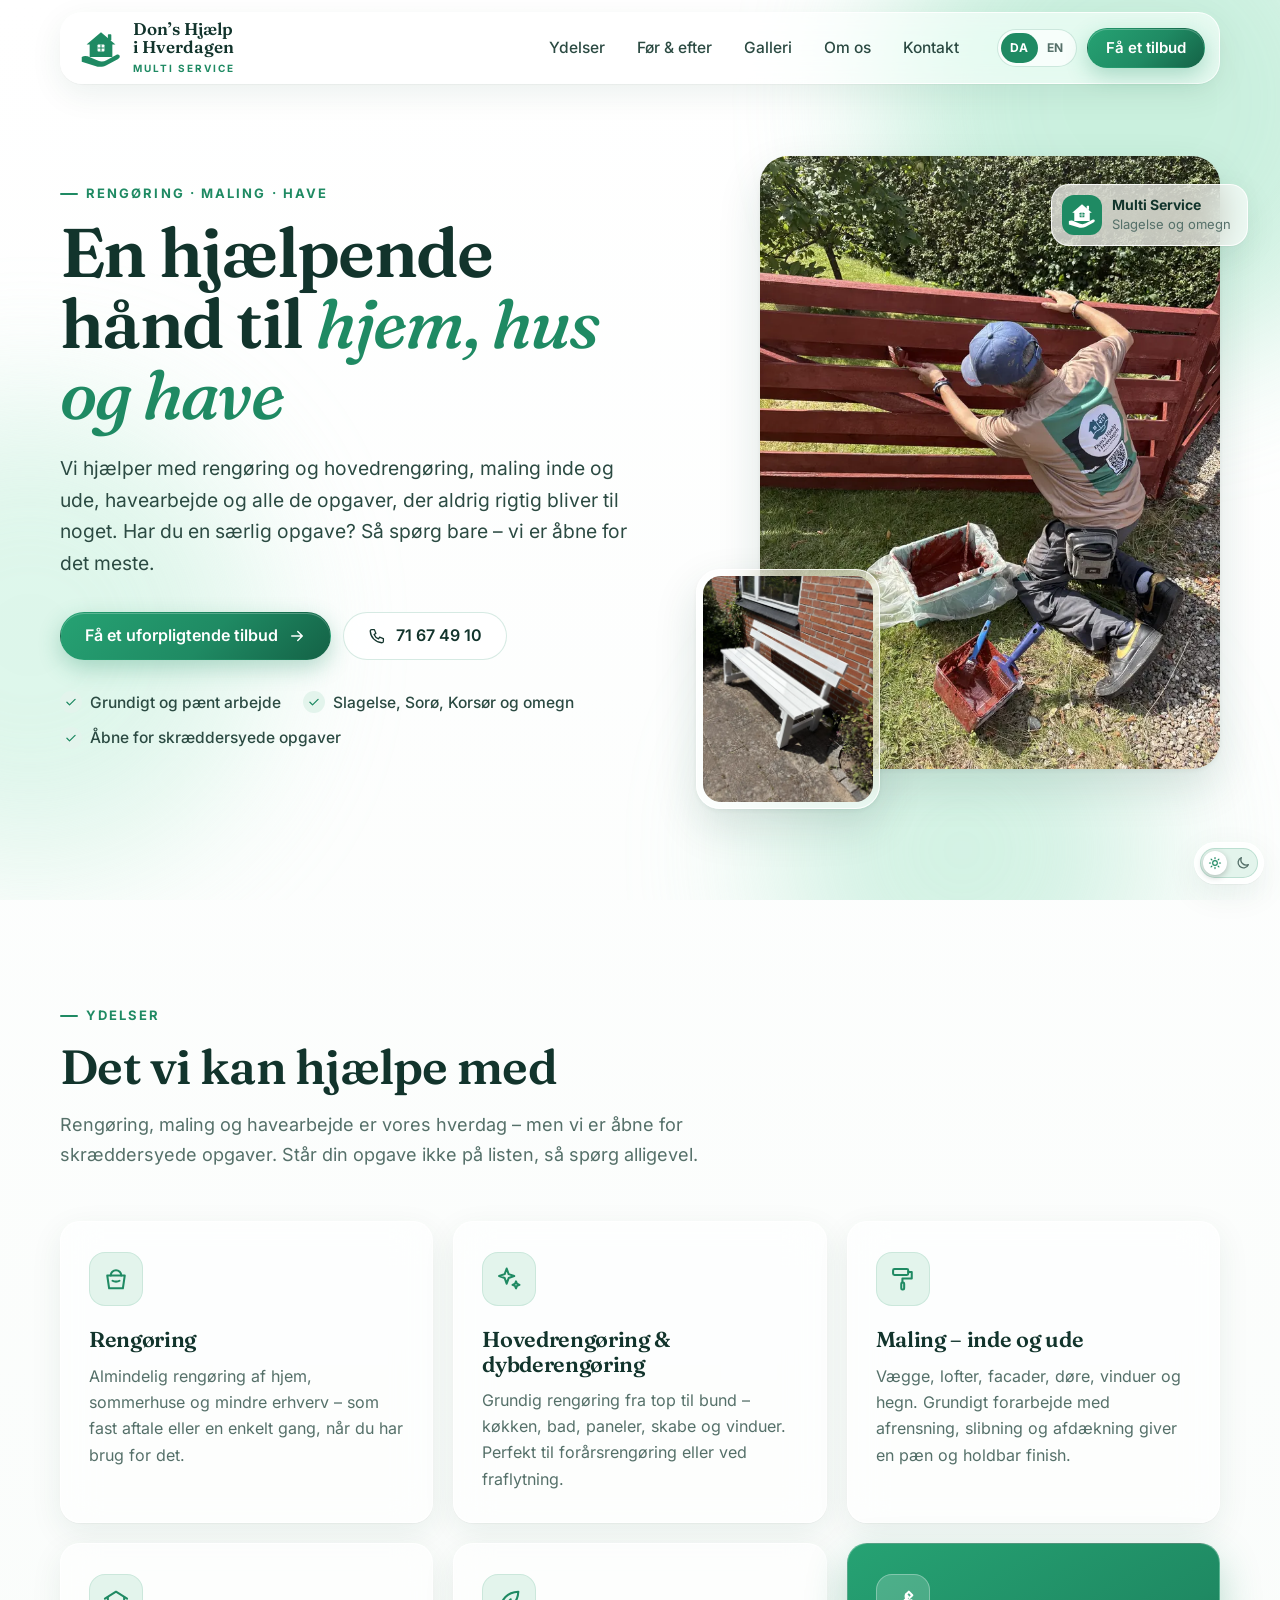
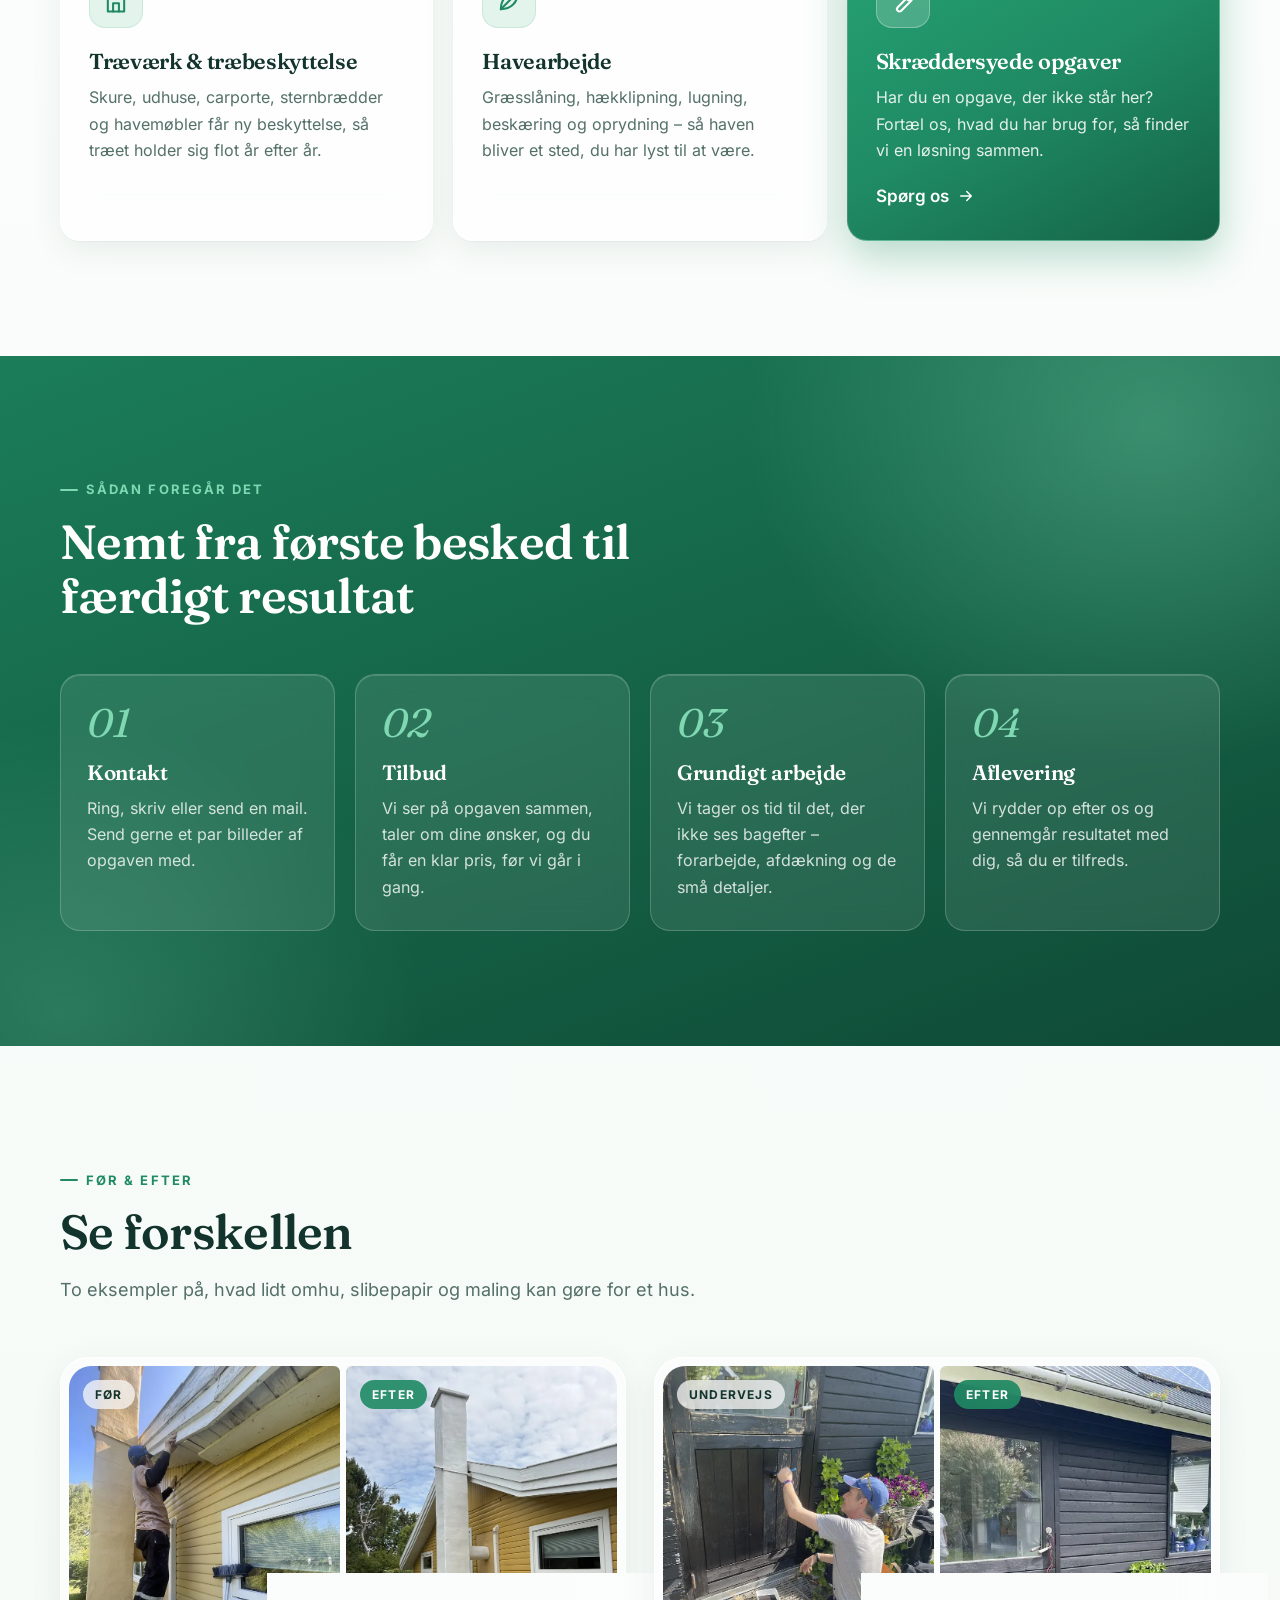
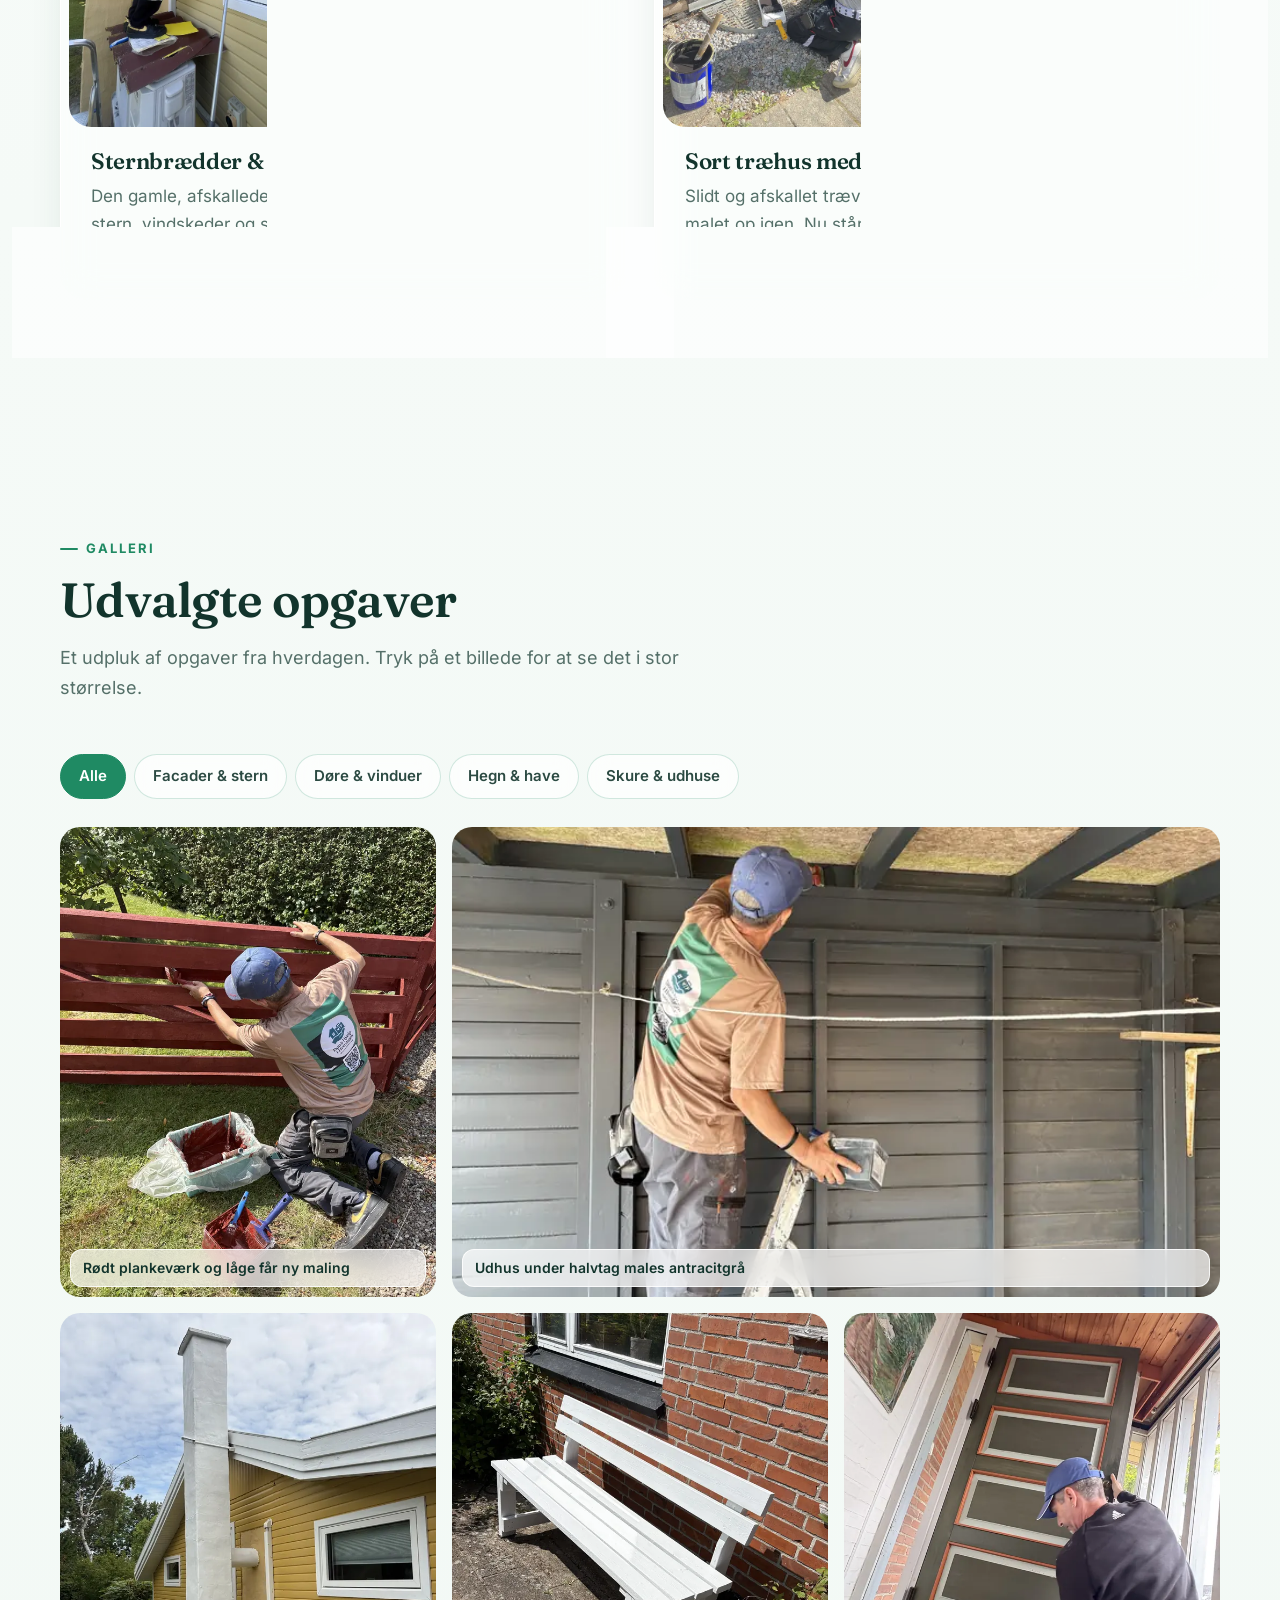
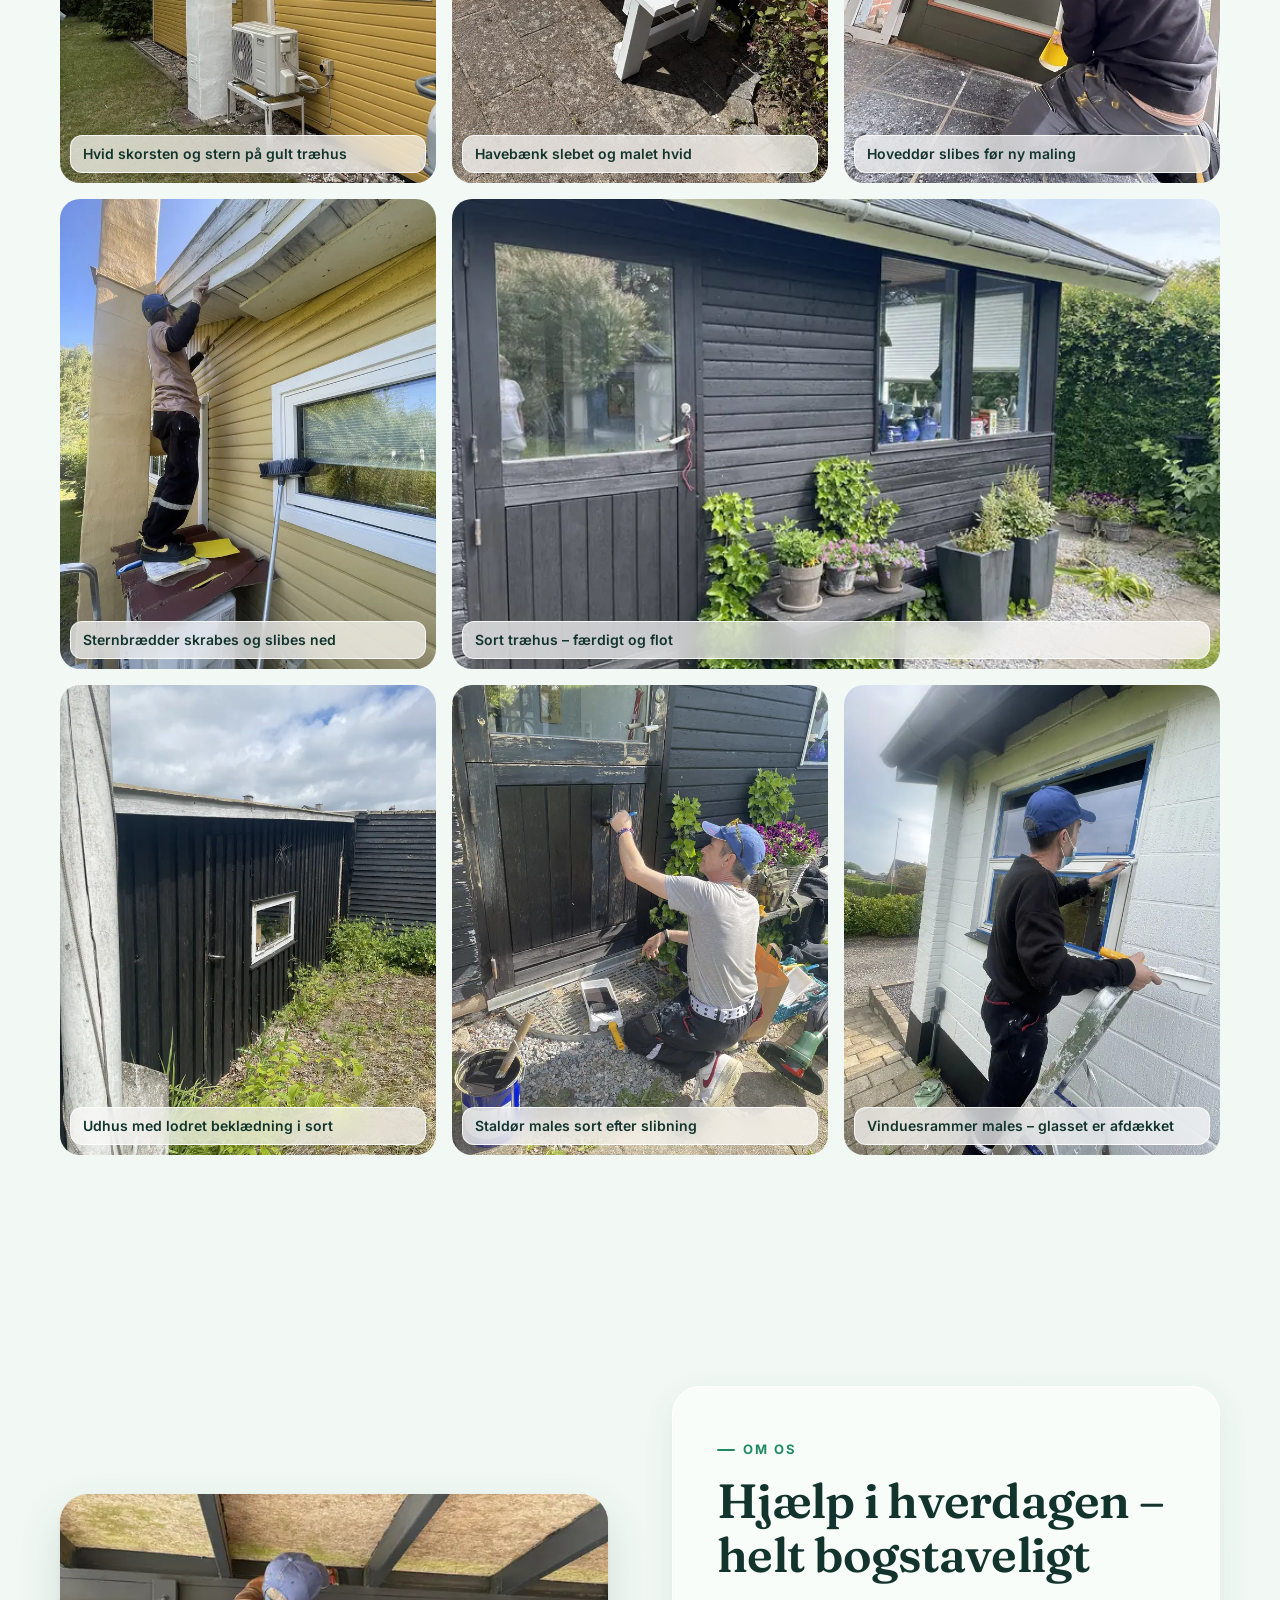
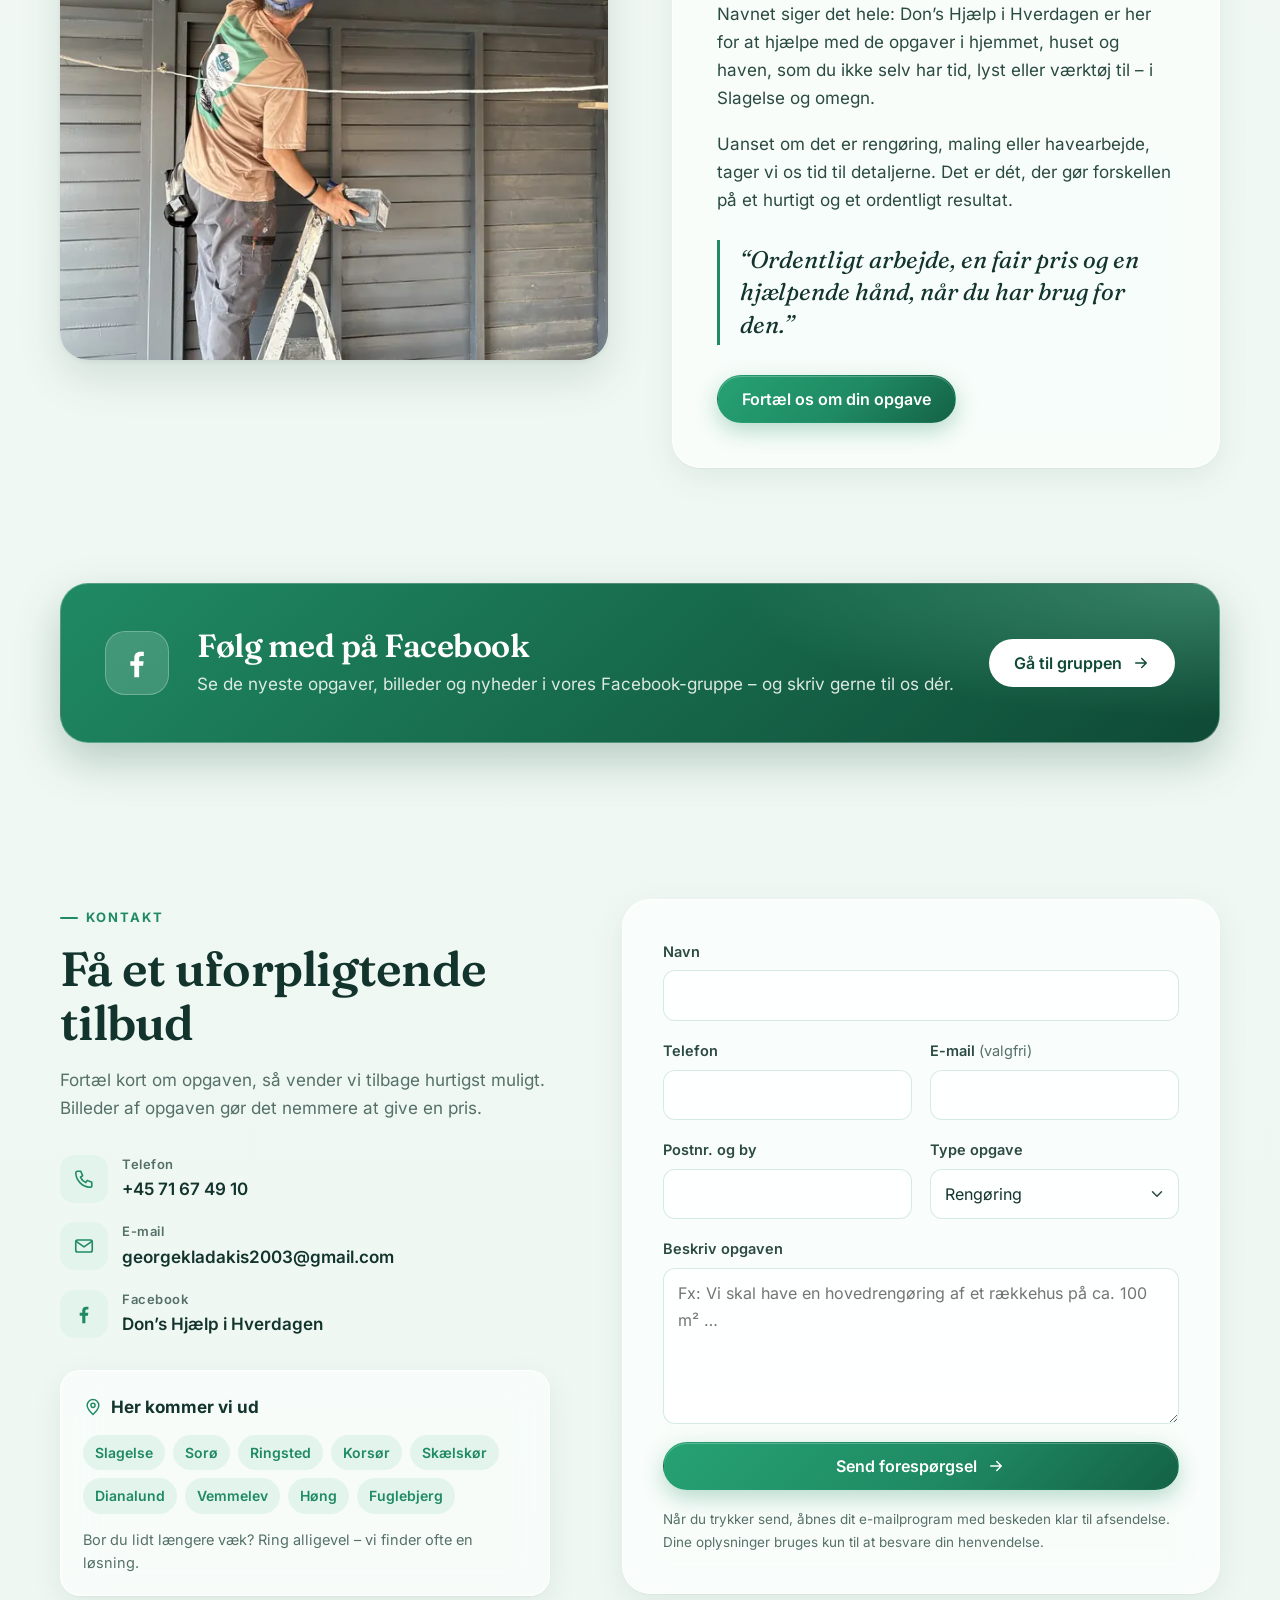
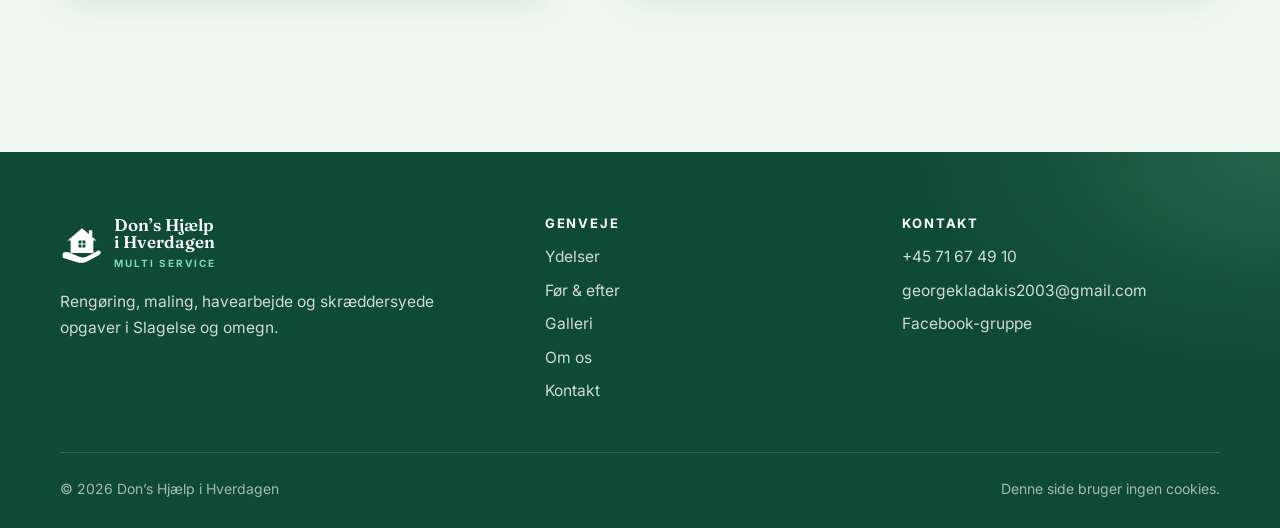
==== commit e18a6481: "Add dark mode switch and clean up logo intro page - Light/dark switch fixed bottom-right; follows de" ====
--- a/dons-hjaelp-website/index.html
+++ b/dons-hjaelp-website/index.html
@@ -23,7 +23,16 @@
   <link rel="preload" href="fonts/fraunces-latin-wght-normal.woff2" as="font" type="font/woff2" crossorigin>
   <link rel="preload" href="fonts/inter-latin-wght-normal.woff2" as="font" type="font/woff2" crossorigin>
   <link rel="stylesheet" href="css/styles.css">
-  <script>document.documentElement.classList.add('js');</script>
+  <script>
+    document.documentElement.classList.add('js');
+    // Lys/mørk tilstand: brug besøgendes valg, ellers enhedens indstilling.
+    (function () {
+      var m = null;
+      try { m = localStorage.getItem('dhh-mode'); } catch (e) {}
+      if (m !== 'dark' && m !== 'light') m = window.matchMedia && matchMedia('(prefers-color-scheme: dark)').matches ? 'dark' : 'light';
+      document.documentElement.setAttribute('data-mode', m);
+    })();
+  </script>
   <script src="js/main.js" defer></script>
   <script src="js/brush.js" defer></script>
 
@@ -80,6 +89,8 @@
     <symbol id="i-mail" viewBox="0 0 24 24"><g fill="none" stroke="currentColor" stroke-width="1.75" stroke-linecap="round" stroke-linejoin="round"><rect x="3" y="5.5" width="18" height="13" rx="2"/><path d="m3.5 7 8.5 6 8.5-6"/></g></symbol>
     <symbol id="i-pin" viewBox="0 0 24 24"><g fill="none" stroke="currentColor" stroke-width="1.75" stroke-linecap="round" stroke-linejoin="round"><path d="M12 21s-7-6.2-7-11a7 7 0 0 1 14 0c0 4.8-7 11-7 11z"/><circle cx="12" cy="10" r="2.5"/></g></symbol>
     <symbol id="i-facebook" viewBox="0 0 24 24"><path fill="currentColor" d="M13.5 22v-8h2.8l.4-3.3h-3.2V8.6c0-.9.3-1.6 1.6-1.6h1.7V4.1c-.3 0-1.3-.1-2.5-.1-2.5 0-4.2 1.5-4.2 4.3v2.4H7.3V14h2.8v8z"/></symbol>
+    <symbol id="i-sun" viewBox="0 0 24 24"><g fill="none" stroke="currentColor" stroke-width="2" stroke-linecap="round"><circle cx="12" cy="12" r="4"/><path d="M12 2.5v2M12 19.5v2M2.5 12h2M19.5 12h2M5.3 5.3l1.4 1.4M17.3 17.3l1.4 1.4M5.3 18.7l1.4-1.4M17.3 6.7l1.4-1.4"/></g></symbol>
+    <symbol id="i-moon" viewBox="0 0 24 24"><path d="M20 14.5A8 8 0 0 1 9.5 4a8 8 0 1 0 10.5 10.5z" fill="none" stroke="currentColor" stroke-width="2" stroke-linejoin="round"/></symbol>
     <symbol id="i-close" viewBox="0 0 24 24"><path d="M6 6l12 12M18 6 6 18" fill="none" stroke="currentColor" stroke-width="2" stroke-linecap="round"/></symbol>
     <symbol id="i-prev" viewBox="0 0 24 24"><path d="M15 5l-7 7 7 7" fill="none" stroke="currentColor" stroke-width="2" stroke-linecap="round" stroke-linejoin="round"/></symbol>
     <symbol id="i-next" viewBox="0 0 24 24"><path d="M9 5l7 7-7 7" fill="none" stroke="currentColor" stroke-width="2" stroke-linecap="round" stroke-linejoin="round"/></symbol>
@@ -533,6 +544,19 @@
     </div>
   </footer>
 
+  <!-- Lys/mørk tilstand -->
+  <button type="button" class="theme-switch" id="theme-switch" role="switch" aria-checked="false"
+          aria-label="Mørk tilstand" title="Mørk tilstand" data-i18n-attr="aria-label=theme.label;title=theme.label">
+    <span class="ts-track">
+      <svg class="ts-off" aria-hidden="true"><use href="#i-sun"/></svg>
+      <svg class="ts-on" aria-hidden="true"><use href="#i-moon"/></svg>
+      <span class="ts-knob">
+        <svg class="ts-sun" aria-hidden="true"><use href="#i-sun"/></svg>
+        <svg class="ts-moon" aria-hidden="true"><use href="#i-moon"/></svg>
+      </span>
+    </span>
+  </button>
+
   <!-- Mobil: fast kontaktbjælke -->
   <div class="mobile-cta glass">
     <a class="btn btn-glass" href="tel:+4571674910"><svg class="btn-icon" aria-hidden="true"><use href="#i-phone"/></svg><span data-i18n="mcta.call">Ring</span></a>
--- a/dons-hjaelp-website/css/styles.css
+++ b/dons-hjaelp-website/css/styles.css
@@ -30,6 +30,18 @@
   --mint: #7fd8b2;
   --white: #ffffff;
   --bg: #f5faf7;
+  --green-text: #1f8a63;   /* grøn tekst – lysere i mørk tilstand */
+  --page-1: #ffffff;
+  --page-3: #eef7f2;
+  --surface: rgba(255, 255, 255, .7);
+  --surface-solid: #ffffff;
+  --surface-input: rgba(255, 255, 255, .8);
+  --surface-form: rgba(255, 255, 255, .66);
+  --surface-inset: rgba(255, 255, 255, .55);
+  --nav-panel: rgba(255, 255, 255, .92);
+  --cap-border: rgba(255, 255, 255, .8);
+  --status-text: #146246;
+  --orb-1: #9fe3c4; --orb-2: #c4efdb; --orb-3: #b2e8d0; --orb-opacity: .55;
 
   /* Glas */
   --glass-bg: rgba(255, 255, 255, .58);
@@ -56,7 +68,7 @@
 
 body {
   margin: 0;
-  background: linear-gradient(180deg, #ffffff 0%, var(--bg) 40%, #eef7f2 100%);
+  background: linear-gradient(180deg, var(--page-1) 0%, var(--bg) 40%, var(--page-3) 100%);
   color: var(--ink);
   font-family: var(--font-sans);
   font-size: 1.0625rem;
@@ -85,11 +97,11 @@
 /* Bløde grønne lysfelter, som glasset slører */
 .bg-orbs { position: fixed; inset: 0; z-index: -1; pointer-events: none; overflow: hidden; }
 .bg-orbs span {
-  position: absolute; border-radius: 50%; filter: blur(70px); opacity: .55;
-}
-.bg-orbs span:nth-child(1) { width: 520px; height: 520px; top: -160px; right: -120px; background: #9fe3c4; }
-.bg-orbs span:nth-child(2) { width: 460px; height: 460px; top: 45%; left: -200px; background: #c4efdb; }
-.bg-orbs span:nth-child(3) { width: 380px; height: 380px; bottom: -140px; right: 10%; background: #b2e8d0; opacity: .45; }
+  position: absolute; border-radius: 50%; filter: blur(70px); opacity: var(--orb-opacity);
+}
+.bg-orbs span:nth-child(1) { width: 520px; height: 520px; top: -160px; right: -120px; background: var(--orb-1); }
+.bg-orbs span:nth-child(2) { width: 460px; height: 460px; top: 45%; left: -200px; background: var(--orb-2); }
+.bg-orbs span:nth-child(3) { width: 380px; height: 380px; bottom: -140px; right: 10%; background: var(--orb-3); }
 
 /* Glas-flade */
 .glass {
@@ -103,7 +115,7 @@
 .eyebrow {
   display: inline-flex; align-items: center; gap: 8px;
   margin-bottom: 14px;
-  color: var(--green);
+  color: var(--green-text);
   font-size: .8125rem; font-weight: 700; letter-spacing: .16em; text-transform: uppercase;
 }
 .eyebrow::before {
@@ -133,7 +145,7 @@
   border-color: rgba(31, 138, 99, .18);
   color: var(--ink);
 }
-.btn-glass:hover { border-color: rgba(31, 138, 99, .45); background: #fff; }
+.btn-glass:hover { border-color: rgba(31, 138, 99, .45); background: var(--surface-solid); }
 .btn-light { background: #fff; color: var(--green-deep); }
 .btn-light:hover { background: var(--green-soft); }
 .btn-sm { min-height: 40px; padding: 8px 18px; font-size: .9375rem; }
@@ -156,11 +168,11 @@
   box-shadow: 0 12px 34px rgba(18, 74, 54, .12);
 }
 
-.brand { display: inline-flex; align-items: center; gap: 10px; text-decoration: none; color: var(--green); flex: none; }
+.brand { display: inline-flex; align-items: center; gap: 10px; text-decoration: none; color: var(--green-text); flex: none; }
 .brand-mark { width: 44px; height: 44px; flex: none; }
 .brand-text { display: flex; flex-direction: column; }
 .brand-name { font-family: var(--font-serif); font-weight: 600; font-size: 1.0625rem; line-height: 1.05; color: var(--ink); }
-.brand-tag { margin-top: 4px; font-size: .625rem; font-weight: 700; letter-spacing: .2em; text-transform: uppercase; color: var(--green); }
+.brand-tag { margin-top: 4px; font-size: .625rem; font-weight: 700; letter-spacing: .2em; text-transform: uppercase; color: var(--green-text); }
 
 .site-nav { margin-left: auto; }
 .site-nav ul { display: flex; gap: 4px; }
@@ -169,13 +181,13 @@
   text-decoration: none; font-weight: 500; font-size: .9688rem; color: var(--ink-2);
   transition: background-color .2s, color .2s;
 }
-.site-nav a:hover { background: rgba(31, 138, 99, .1); color: var(--green-dark); }
+.site-nav a:hover { background: rgba(31, 138, 99, .1); color: var(--green-text); }
 
 .header-actions { display: flex; align-items: center; gap: 10px; }
 .lang-toggle {
   display: inline-flex; padding: 3px;
   border: 1px solid rgba(31, 138, 99, .2); border-radius: 999px;
-  background: rgba(255, 255, 255, .7); cursor: pointer;
+  background: var(--surface); cursor: pointer;
   font-size: .75rem; font-weight: 700; letter-spacing: .06em;
 }
 .lang-toggle span { padding: 5px 9px; border-radius: 999px; color: var(--muted); transition: background-color .2s, color .2s; }
@@ -205,7 +217,7 @@
   .site-nav {
     position: absolute; top: calc(100% + 8px); left: 0; right: 0; margin: 0;
     padding: 8px; border-radius: 20px;
-    background: rgba(255, 255, 255, .92);
+    background: var(--nav-panel);
     -webkit-backdrop-filter: var(--glass-blur); backdrop-filter: var(--glass-blur);
     border: 1px solid var(--glass-border);
     box-shadow: 0 18px 40px rgba(18, 74, 54, .16);
@@ -231,7 +243,7 @@
   gap: clamp(40px, 6vw, 80px); align-items: center;
 }
 .hero h1 { font-size: clamp(2.5rem, 2rem + 3vw, 4.3rem); line-height: 1.03; letter-spacing: -0.025em; }
-.hero h1 em { font-style: italic; font-weight: 500; color: var(--green); }
+.hero h1 em { font-style: italic; font-weight: 500; color: var(--green-text); }
 .lead { margin-top: 22px; max-width: 34em; font-size: clamp(1.0625rem, 1rem + .3vw, 1.2rem); color: var(--ink-2); }
 .hero-actions { display: flex; flex-wrap: wrap; gap: 12px; margin-top: 32px; }
 .hero-points {
@@ -239,7 +251,7 @@
   font-size: .9688rem; font-weight: 500; color: var(--ink-2);
 }
 .hero-points li { display: inline-flex; align-items: center; gap: 8px; }
-.hero-points svg { width: 22px; height: 22px; padding: 4px; border-radius: 50%; background: var(--green-soft); color: var(--green); }
+.hero-points svg { width: 22px; height: 22px; padding: 4px; border-radius: 50%; background: var(--green-soft); color: var(--green-text); }
 
 .hero-media { position: relative; max-width: 460px; width: 100%; margin-left: auto; }
 .hero-main img {
@@ -249,7 +261,7 @@
 .hero-inset {
   position: absolute; left: -64px; bottom: -40px; width: 40%;
   padding: 6px; border-radius: 24px;
-  background: rgba(255, 255, 255, .55);
+  background: var(--surface-inset);
   -webkit-backdrop-filter: var(--glass-blur); backdrop-filter: var(--glass-blur);
   border: 1px solid var(--glass-border);
   box-shadow: var(--shadow);
@@ -259,7 +271,7 @@
   position: absolute; top: 28px; right: 16px;
   display: flex; align-items: center; gap: 10px;
   padding: 10px 16px 10px 10px; border-radius: 18px; line-height: 1.25;
-  background: rgba(255, 255, 255, .7);
+  background: var(--surface);
 }
 .hero-badge-mark { width: 40px; height: 40px; padding: 5px; border-radius: 12px; background: var(--green); color: #fff; --mark-window: var(--green); }
 .hero-badge strong { display: block; font-size: .875rem; }
@@ -294,7 +306,7 @@
 .service-card:hover { transform: translateY(-4px); background: var(--glass-bg-strong); box-shadow: var(--shadow); }
 .service-icon {
   display: grid; place-items: center; width: 54px; height: 54px; margin-bottom: 22px;
-  border-radius: 16px; background: var(--green-soft); color: var(--green);
+  border-radius: 16px; background: var(--green-soft); color: var(--green-text);
   box-shadow: inset 0 0 0 1px rgba(31, 138, 99, .12);
 }
 .service-icon svg { width: 28px; height: 28px; }
@@ -351,7 +363,7 @@
 .ba-pair .ba-img-left { object-position: 18% center; }
 .ba-label {
   position: absolute; top: 14px; left: 14px; padding: 5px 12px; border-radius: 999px;
-  background: rgba(255, 255, 255, .75);
+  background: var(--surface);
   -webkit-backdrop-filter: blur(10px); backdrop-filter: blur(10px);
   color: var(--ink);
   font-size: .75rem; font-weight: 700; letter-spacing: .1em; text-transform: uppercase;
@@ -366,7 +378,7 @@
 .chip {
   padding: 9px 18px; border-radius: 999px;
   border: 1px solid rgba(31, 138, 99, .2);
-  background: rgba(255, 255, 255, .65);
+  background: var(--surface);
   -webkit-backdrop-filter: blur(10px); backdrop-filter: blur(10px);
   font-size: .9375rem; font-weight: 600; color: var(--ink-2); cursor: pointer;
   transition: background-color .2s, color .2s, border-color .2s;
@@ -389,9 +401,9 @@
 .g-cap {
   position: absolute; left: 10px; right: 10px; bottom: 10px;
   padding: 9px 12px; border-radius: 12px;
-  background: rgba(255, 255, 255, .72);
+  background: var(--surface);
   -webkit-backdrop-filter: blur(12px) saturate(1.4); backdrop-filter: blur(12px) saturate(1.4);
-  border: 1px solid rgba(255, 255, 255, .8);
+  border: 1px solid var(--cap-border);
   color: var(--ink); font-size: .875rem; font-weight: 600; line-height: 1.3;
 }
 @media (max-width: 899px) {
@@ -491,25 +503,25 @@
 .contact-list li { display: flex; align-items: center; gap: 14px; min-width: 0; }
 .contact-icon {
   display: grid; place-items: center; flex: none; width: 48px; height: 48px; border-radius: 14px;
-  background: var(--green-soft); color: var(--green);
+  background: var(--green-soft); color: var(--green-text);
 }
 .contact-icon svg { width: 22px; height: 22px; }
 .contact-label { display: block; font-size: .8125rem; font-weight: 600; letter-spacing: .04em; color: var(--muted); }
 .contact-list a { font-weight: 600; text-decoration: none; overflow-wrap: anywhere; }
-.contact-list a:hover { color: var(--green); text-decoration: underline; }
+.contact-list a:hover { color: var(--green-text); text-decoration: underline; }
 
 .area-card { margin-top: 32px; padding: 22px 22px 20px; border-radius: var(--radius); }
 .area-title { display: flex; align-items: center; gap: 8px; font-weight: 700; color: var(--ink); }
-.area-title svg { width: 20px; height: 20px; color: var(--green); }
+.area-title svg { width: 20px; height: 20px; color: var(--green-text); }
 .area-list { display: flex; flex-wrap: wrap; gap: 8px; margin-top: 14px; }
 .area-list li {
   padding: 6px 12px; border-radius: 999px;
-  background: var(--green-soft); color: var(--green-dark);
+  background: var(--green-soft); color: var(--green-text);
   font-size: .875rem; font-weight: 600;
 }
 .area-note { margin-top: 14px; font-size: .9063rem; color: var(--muted); }
 
-.contact-form { display: grid; gap: 18px; padding: clamp(24px, 4vw, 40px); border-radius: var(--radius-lg); background: rgba(255, 255, 255, .66); }
+.contact-form { display: grid; gap: 18px; padding: clamp(24px, 4vw, 40px); border-radius: var(--radius-lg); background: var(--surface-form); }
 .field { display: grid; gap: 7px; min-width: 0; }
 .field-row { display: grid; grid-template-columns: 1fr 1fr; gap: 18px; }
 .field label { font-size: .9063rem; font-weight: 600; color: var(--ink-2); }
@@ -517,7 +529,7 @@
 .field input, .field select, .field textarea {
   width: 100%; min-height: 48px; padding: 11px 14px;
   border: 1px solid rgba(31, 138, 99, .18); border-radius: 12px;
-  background: rgba(255, 255, 255, .8); color: var(--ink);
+  background: var(--surface-input); color: var(--ink);
   font: inherit; font-size: 1rem;
   transition: border-color .2s, box-shadow .2s, background-color .2s;
 }
@@ -528,12 +540,12 @@
   background-repeat: no-repeat; background-position: right 12px center; background-size: 18px;
 }
 .field input:focus, .field select:focus, .field textarea:focus {
-  outline: none; border-color: var(--green); background-color: #fff;
+  outline: none; border-color: var(--green); background-color: var(--surface-solid);
   box-shadow: 0 0 0 4px rgba(31, 138, 99, .15);
 }
 .form-note { font-size: .8438rem; color: var(--muted); }
 .form-status:empty { display: none; }
-.form-status { padding: 12px 14px; border-radius: 12px; background: var(--green-soft); color: var(--green-dark); font-size: .9375rem; font-weight: 500; }
+.form-status { padding: 12px 14px; border-radius: 12px; background: var(--green-soft); color: var(--status-text); font-size: .9375rem; font-weight: 500; }
 @media (max-width: 899px) { .contact-grid { grid-template-columns: 1fr; } }
 @media (max-width: 559px) { .field-row { grid-template-columns: 1fr; } }
 
@@ -575,9 +587,89 @@
     position: fixed; left: 10px; right: 10px; bottom: calc(10px + env(safe-area-inset-bottom)); z-index: 40;
     display: grid; grid-template-columns: 1fr 1.6fr; gap: 8px;
     padding: 8px; border-radius: 999px;
-    background: rgba(255, 255, 255, .72);
+    background: var(--glass-bg-strong);
   }
   .site-footer { padding-bottom: calc(110px + env(safe-area-inset-bottom)); }
+}
+
+/* =========================================================
+   Mørk tilstand – slås til med knappen nederst til højre
+   ========================================================= */
+html[data-mode="dark"] {
+  color-scheme: dark;
+  --ink: #e4f1ea;
+  --ink-2: #c2d6cc;
+  --muted: #93aba2;
+  --bg: #0c1a15;
+  --green-text: #5fd3a2;
+  --green-soft: rgba(95, 211, 162, .13);
+  --page-1: #0f2019;
+  --page-3: #09140f;
+  --glass-bg: rgba(22, 46, 37, .55);
+  --glass-bg-strong: rgba(17, 37, 30, .86);
+  --glass-border: rgba(255, 255, 255, .09);
+  --glass-shadow: 0 1px 1px rgba(0, 0, 0, .2), 0 10px 32px rgba(0, 0, 0, .35);
+  --shadow: 0 2px 4px rgba(0, 0, 0, .25), 0 18px 44px rgba(0, 0, 0, .45);
+  --surface: rgba(17, 37, 30, .72);
+  --surface-solid: #13281f;
+  --surface-input: rgba(6, 16, 12, .55);
+  --surface-form: rgba(17, 37, 30, .62);
+  --surface-inset: rgba(17, 37, 30, .6);
+  --nav-panel: rgba(13, 28, 22, .96);
+  --cap-border: rgba(255, 255, 255, .1);
+  --status-text: #8de4bd;
+  --orb-1: #1f8a63; --orb-2: #145c43; --orb-3: #1a6b4f; --orb-opacity: .32;
+}
+html[data-mode="dark"] .field select {
+  background-image: url("data:image/svg+xml,%3Csvg xmlns='http://www.w3.org/2000/svg' viewBox='0 0 24 24'%3E%3Cpath d='M6 9l6 6 6-6' fill='none' stroke='%23c2d6cc' stroke-width='2' stroke-linecap='round' stroke-linejoin='round'/%3E%3C/svg%3E");
+}
+html[data-mode="dark"] .site-footer { background: radial-gradient(40% 80% at 100% 0%, rgba(127, 216, 178, .1), transparent 70%), #08130f; }
+html[data-mode="dark"] .section-green { background: radial-gradient(45% 70% at 90% 10%, rgba(127, 216, 178, .2), transparent 70%), linear-gradient(160deg, #146246, #0a3324); }
+html[data-mode="dark"] .brand-light { --mark-window: #08130f; }
+html[data-mode="dark"] .brand { --mark-window: var(--bg); }
+
+/* ---------- Lys/mørk-knap ---------- */
+.theme-switch {
+  position: fixed;
+  right: calc(16px + env(safe-area-inset-right, 0px));
+  bottom: calc(16px + env(safe-area-inset-bottom, 0px));
+  z-index: 45;
+  display: inline-flex; align-items: center;
+  padding: 5px; border-radius: 999px; cursor: pointer;
+  border: 1px solid var(--glass-border);
+  background: var(--glass-bg-strong);
+  -webkit-backdrop-filter: var(--glass-blur); backdrop-filter: var(--glass-blur);
+  box-shadow: var(--glass-shadow);
+}
+.ts-track {
+  position: relative; display: block; width: 58px; height: 30px; border-radius: 999px;
+  background: var(--green-soft);
+  box-shadow: inset 0 0 0 1px rgba(31, 138, 99, .2);
+  transition: background-color .3s;
+}
+.ts-track > svg { position: absolute; top: 7px; width: 16px; height: 16px; color: var(--muted); }
+.ts-track > .ts-off { left: 7px; }
+.ts-track > .ts-on { right: 7px; }
+.ts-knob {
+  position: absolute; top: 3px; left: 3px;
+  display: grid; place-items: center;
+  width: 24px; height: 24px; border-radius: 50%;
+  background: #ffffff; color: #1f8a63;
+  box-shadow: 0 2px 6px rgba(0, 0, 0, .22);
+  transition: transform .3s cubic-bezier(.3, .7, .4, 1);
+}
+.ts-knob svg { width: 14px; height: 14px; grid-area: 1 / 1; transition: opacity .2s; }
+.ts-knob .ts-moon { opacity: 0; }
+.theme-switch[aria-checked="true"] .ts-track { background: #1f8a63; }
+.theme-switch[aria-checked="true"] .ts-track > svg { color: rgba(255, 255, 255, .75); }
+.theme-switch[aria-checked="true"] .ts-knob { transform: translateX(28px); }
+.theme-switch[aria-checked="true"] .ts-knob .ts-sun { opacity: 0; }
+.theme-switch[aria-checked="true"] .ts-knob .ts-moon { opacity: 1; }
+@media (max-width: 719px) {
+  .theme-switch { bottom: calc(86px + env(safe-area-inset-bottom, 0px)); right: calc(12px + env(safe-area-inset-right, 0px)); }
+}
+@media (prefers-reduced-motion: reduce) {
+  .ts-knob, .ts-track { transition: none; }
 }
 
 /* ---------- Reveal on scroll ---------- */
